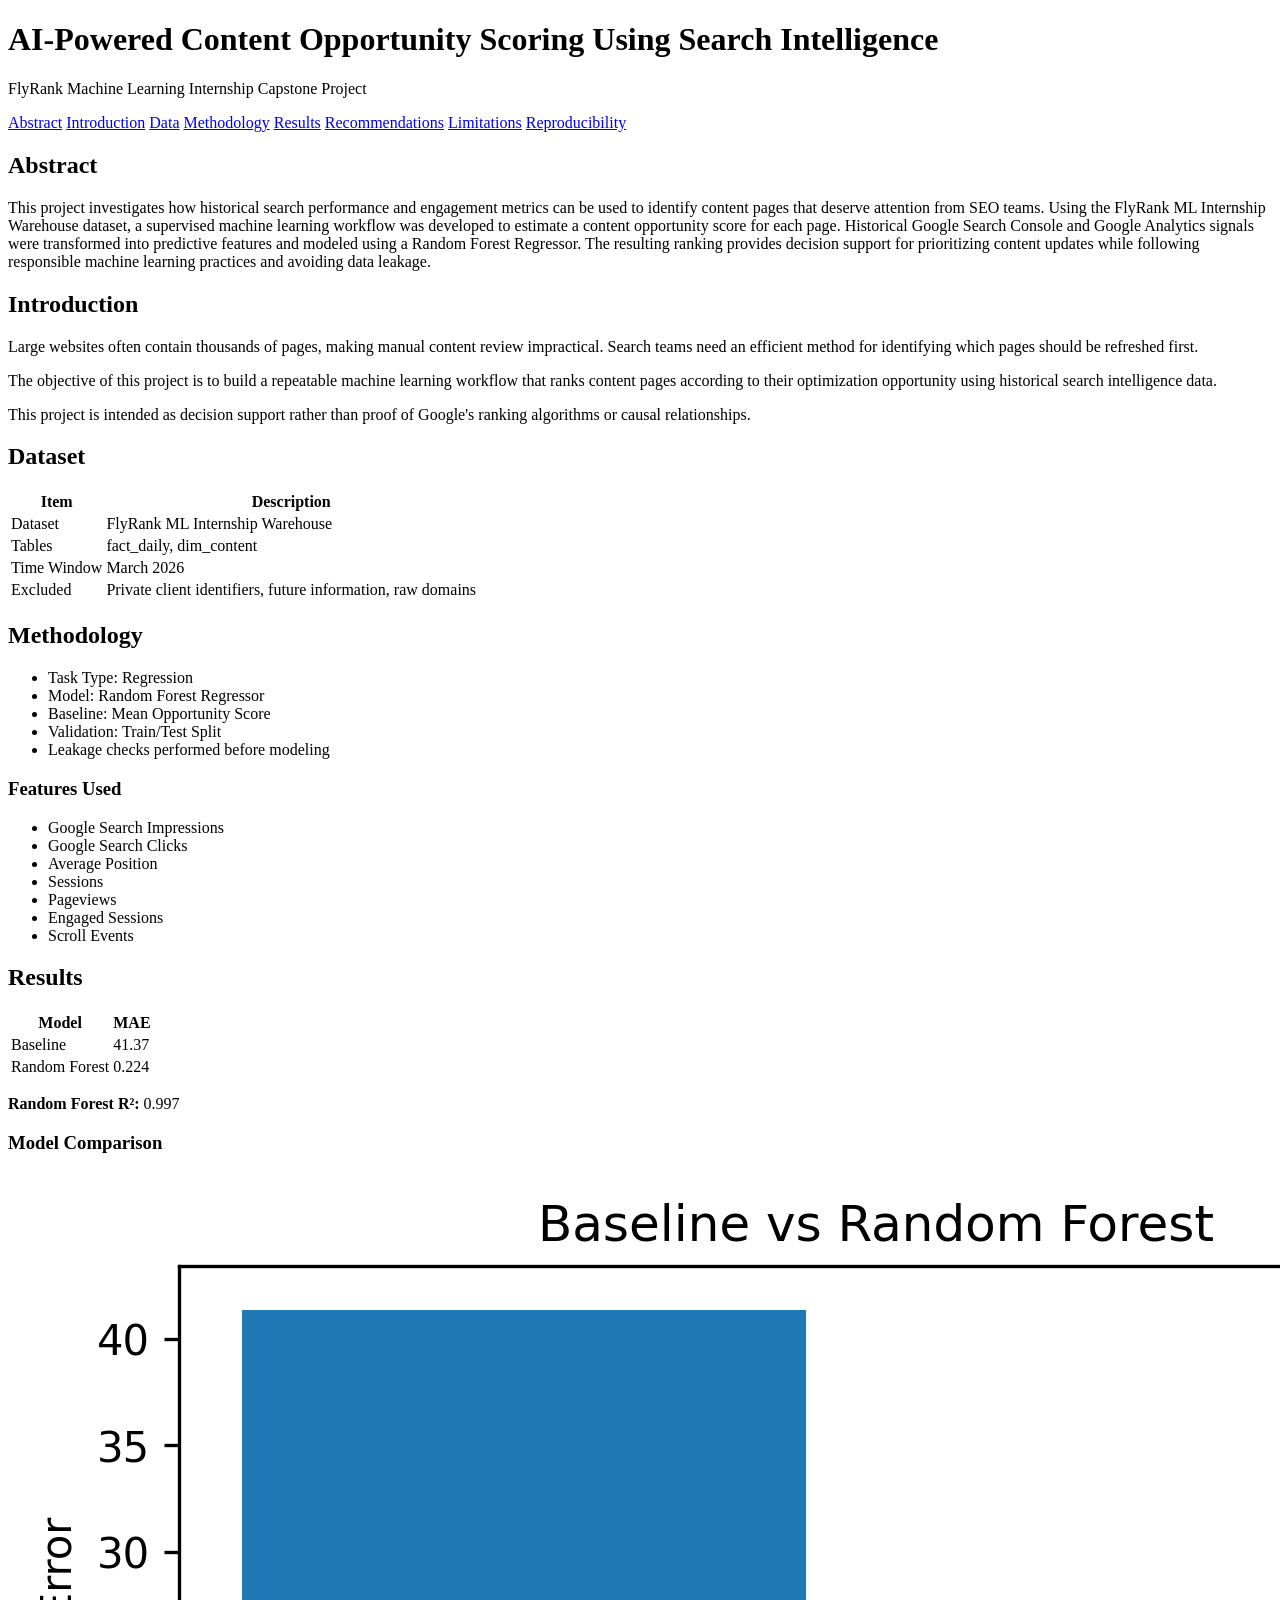
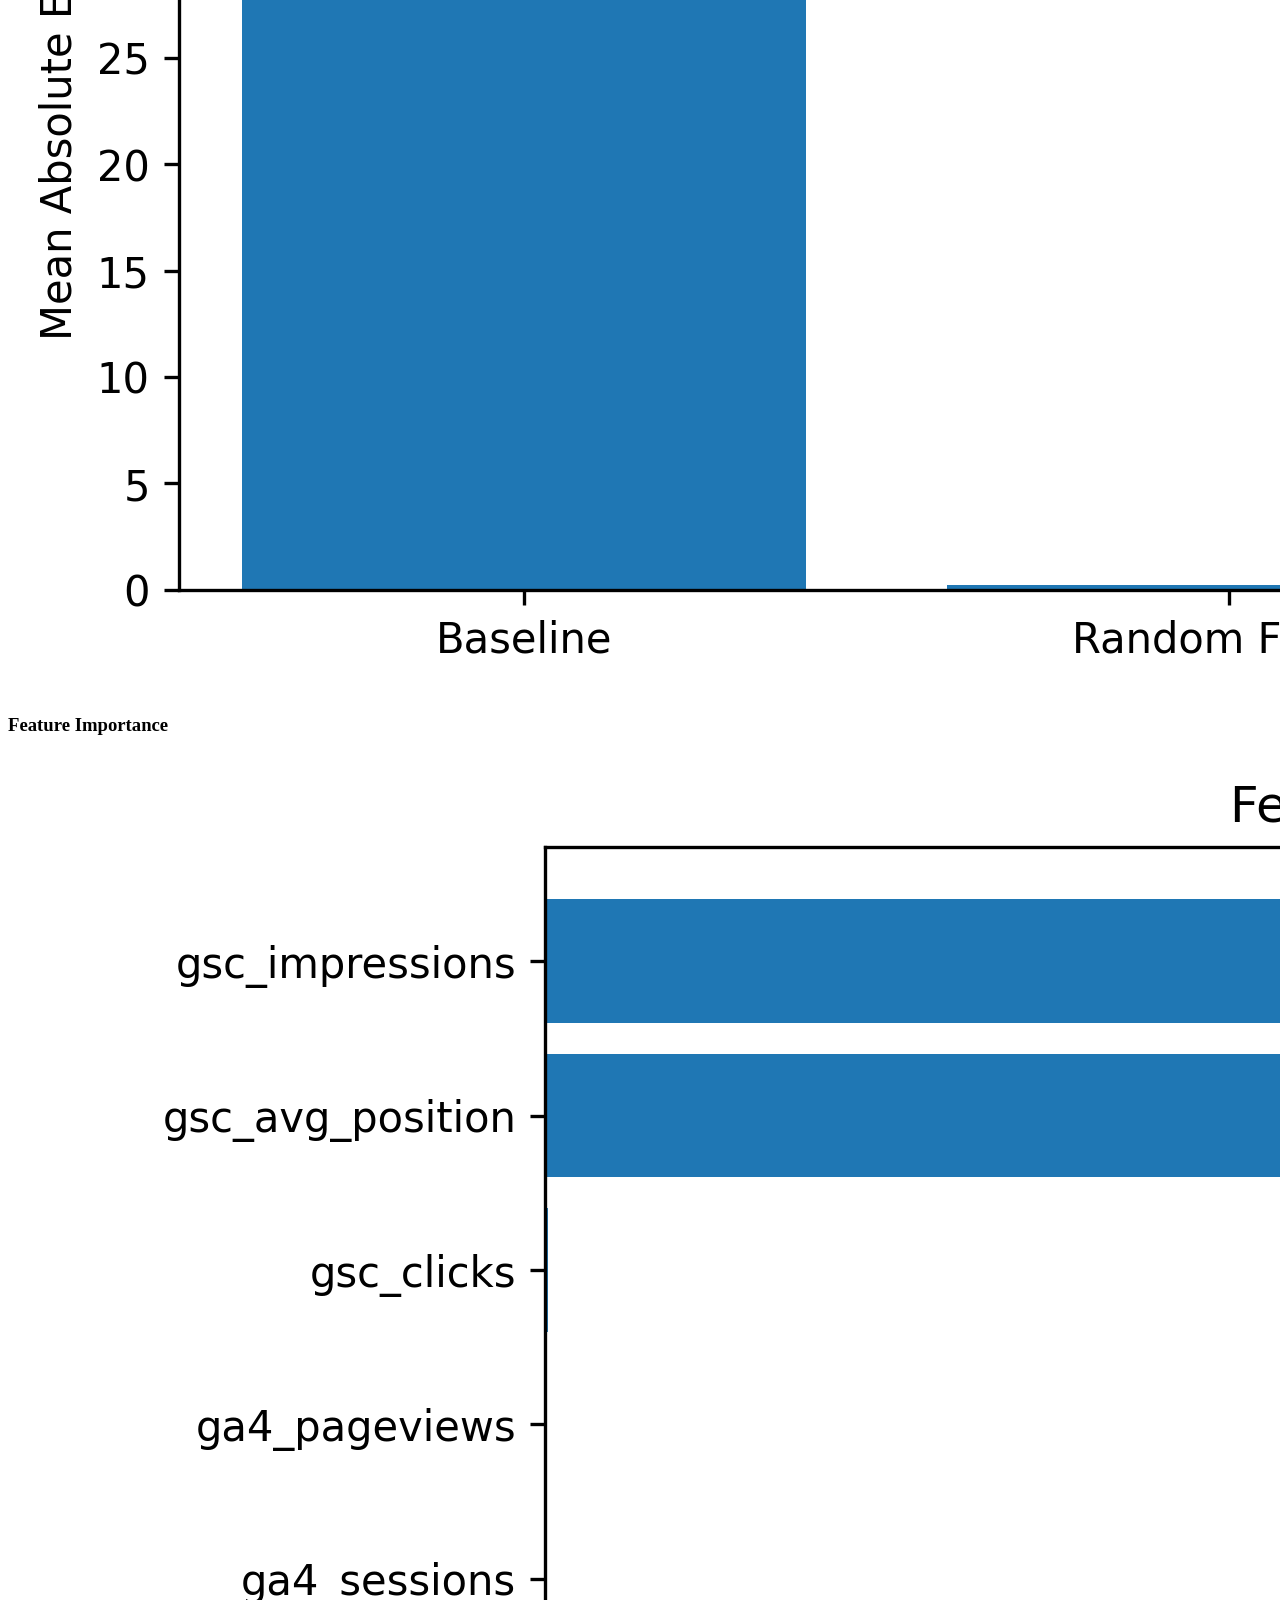
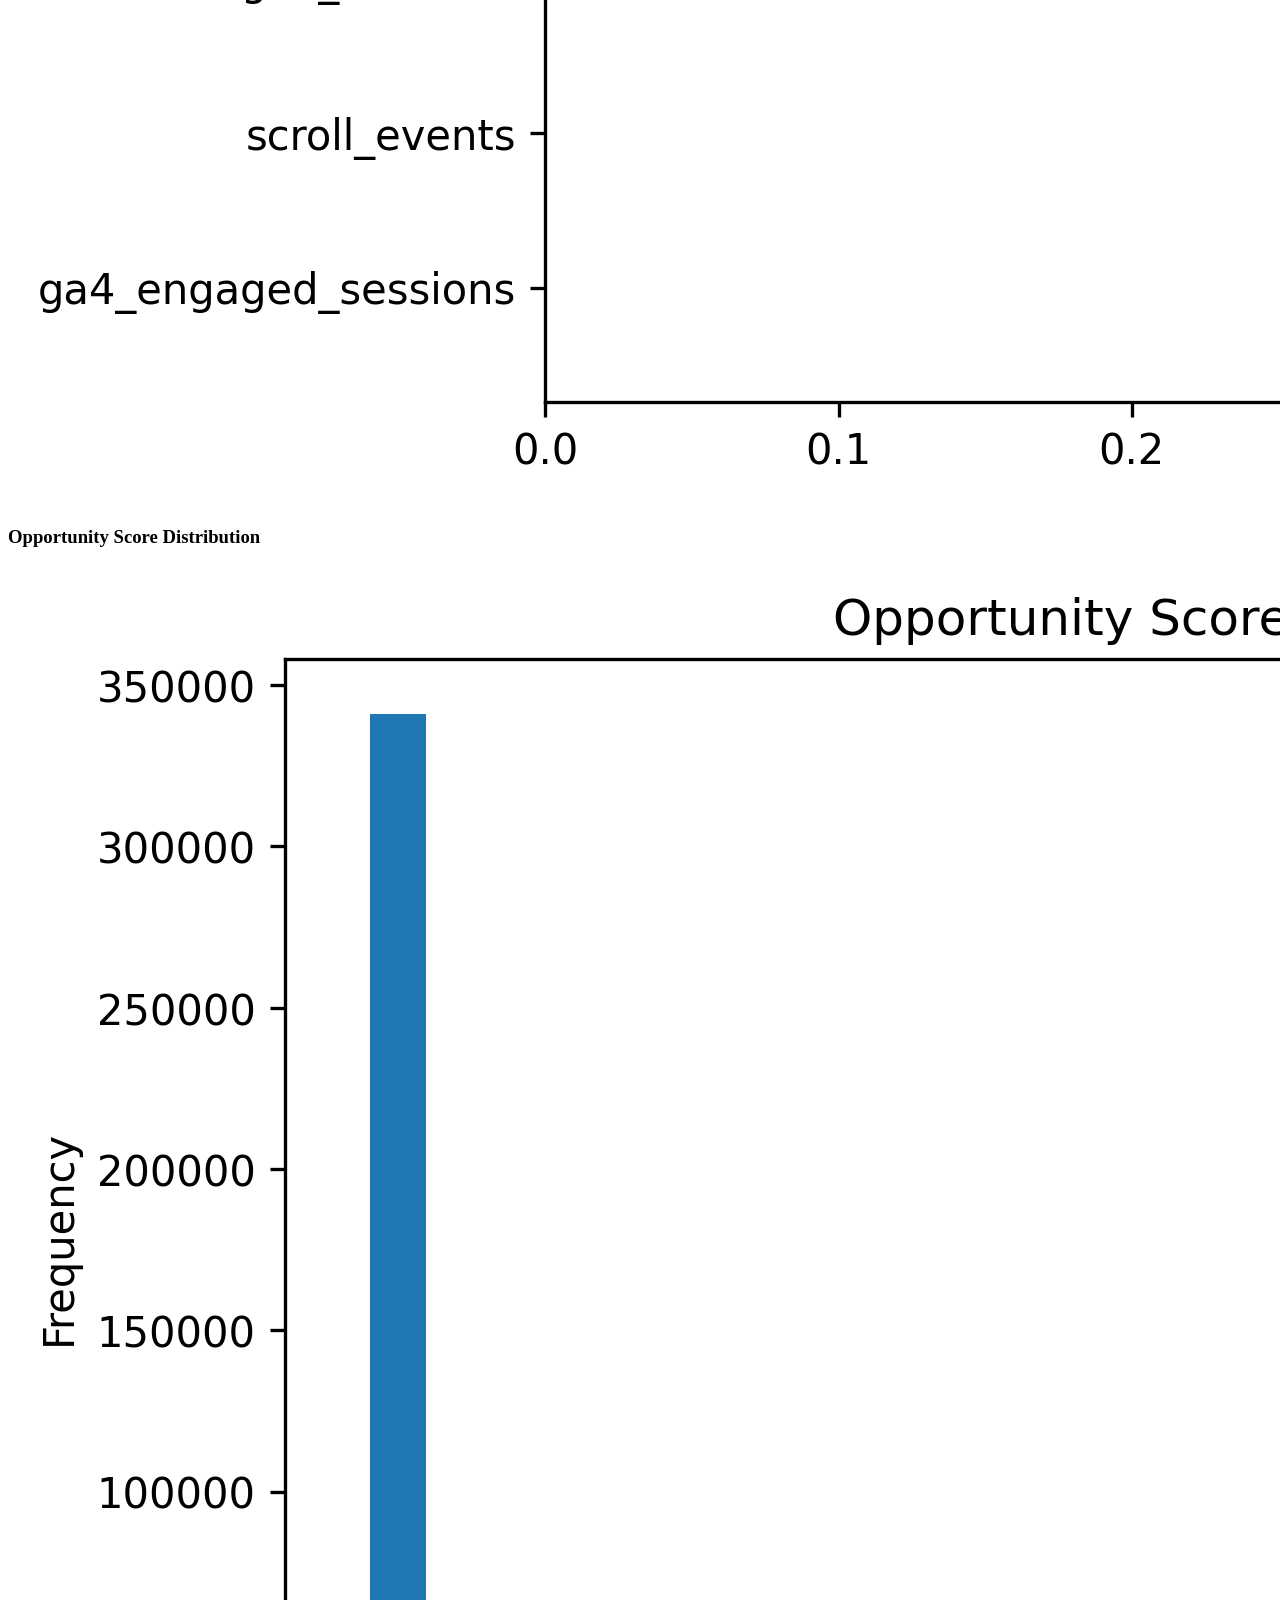
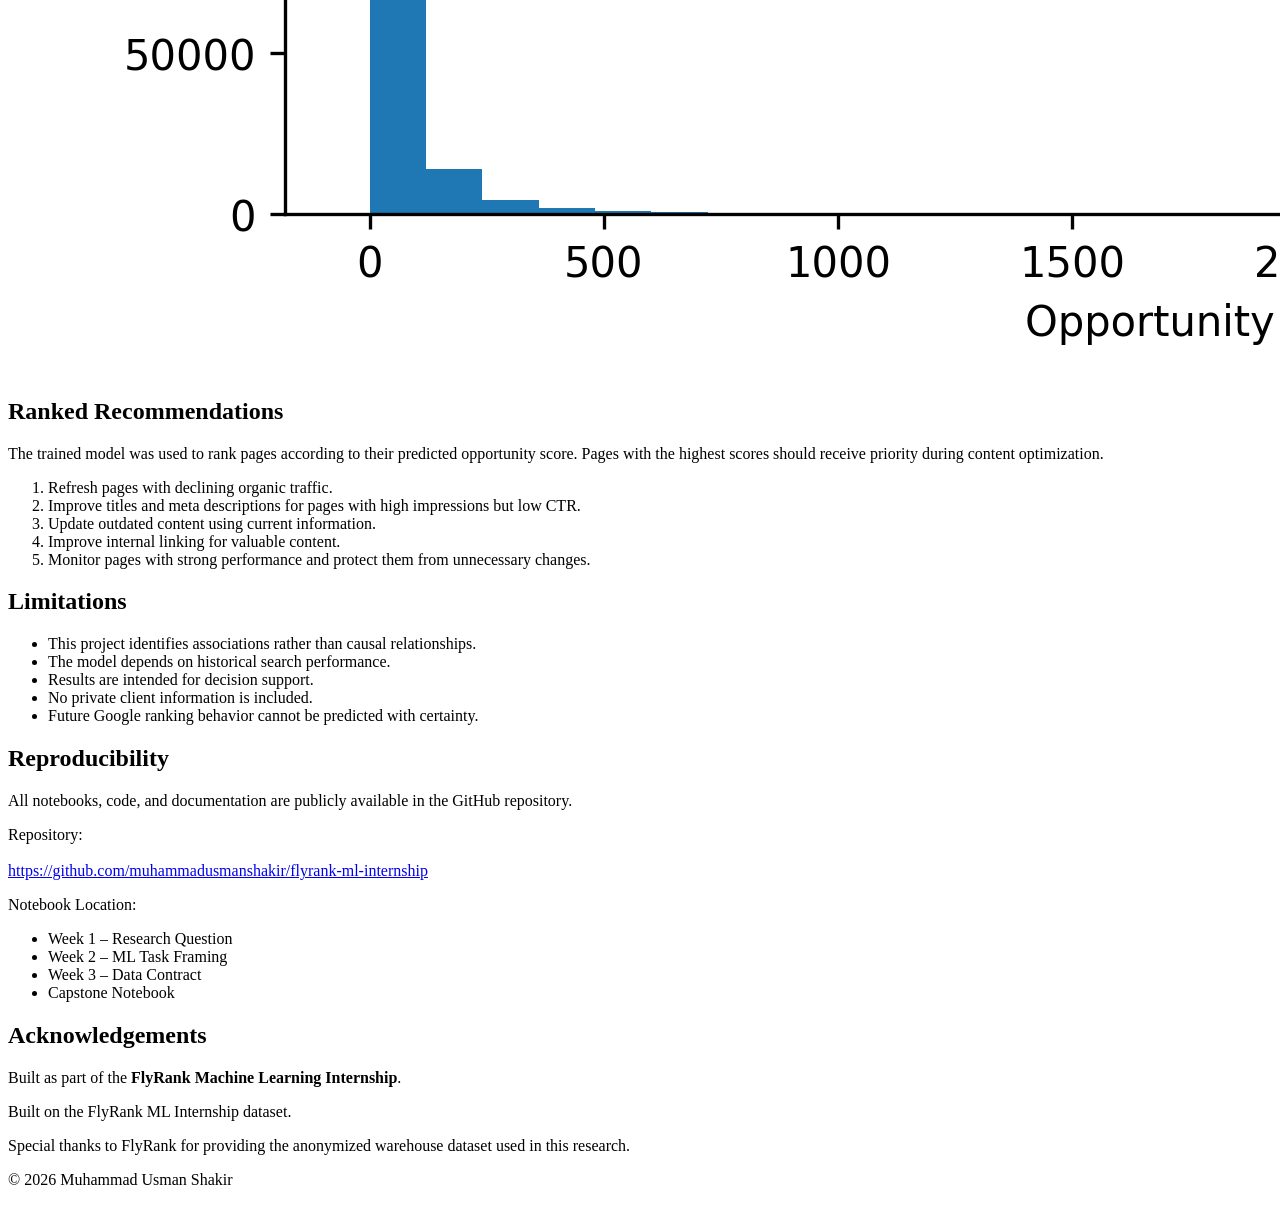
==== docs/index.html @ 04ffaa53 "Add capstone research paper webpage" ====
<!DOCTYPE html>
<html lang="en">
<head>
    <meta charset="UTF-8">
    <meta name="viewport" content="width=device-width, initial-scale=1.0">
    <title>AI-Powered Content Opportunity Scoring</title>

    <link rel="stylesheet" href="style.css">

</head>

<body>

<header>

<div class="container">

<h1>AI-Powered Content Opportunity Scoring Using Search Intelligence</h1>

<p class="subtitle">
FlyRank Machine Learning Internship Capstone Project
</p>

</div>

</header>

<nav>

<a href="#abstract">Abstract</a>

<a href="#introduction">Introduction</a>

<a href="#data">Data</a>

<a href="#method">Methodology</a>

<a href="#results">Results</a>

<a href="#recommendations">Recommendations</a>

<a href="#limitations">Limitations</a>

<a href="#reproducibility">Reproducibility</a>

</nav>

<div class="container">

<section id="abstract">

<h2>Abstract</h2>

<p>

This project investigates how historical search performance and engagement metrics
can be used to identify content pages that deserve attention from SEO teams.
Using the FlyRank ML Internship Warehouse dataset, a supervised machine learning
workflow was developed to estimate a content opportunity score for each page.
Historical Google Search Console and Google Analytics signals were transformed
into predictive features and modeled using a Random Forest Regressor.
The resulting ranking provides decision support for prioritizing content updates
while following responsible machine learning practices and avoiding data leakage.

</p>

</section>

<section id="introduction">

<h2>Introduction</h2>

<p>

Large websites often contain thousands of pages, making manual content review
impractical. Search teams need an efficient method for identifying which pages
should be refreshed first.

</p>

<p>

The objective of this project is to build a repeatable machine learning workflow
that ranks content pages according to their optimization opportunity using
historical search intelligence data.

</p>

<p>

This project is intended as decision support rather than proof of Google's ranking
algorithms or causal relationships.

</p>

</section>

<section id="data">

<h2>Dataset</h2>

<table>

<tr>
<th>Item</th>
<th>Description</th>
</tr>

<tr>
<td>Dataset</td>
<td>FlyRank ML Internship Warehouse</td>
</tr>

<tr>
<td>Tables</td>
<td>fact_daily, dim_content</td>
</tr>

<tr>
<td>Time Window</td>
<td>March 2026</td>
</tr>

<tr>
<td>Excluded</td>
<td>Private client identifiers, future information, raw domains</td>
</tr>

</table>

</section>

<section id="method">

<h2>Methodology</h2>

<ul>

<li>Task Type: Regression</li>

<li>Model: Random Forest Regressor</li>

<li>Baseline: Mean Opportunity Score</li>

<li>Validation: Train/Test Split</li>

<li>Leakage checks performed before modeling</li>

</ul>

<h3>Features Used</h3>

<ul>

<li>Google Search Impressions</li>

<li>Google Search Clicks</li>

<li>Average Position</li>

<li>Sessions</li>

<li>Pageviews</li>

<li>Engaged Sessions</li>

<li>Scroll Events</li>

</ul>

</section>

<section id="results">

<h2>Results</h2>

<table>

<tr>

<th>Model</th>

<th>MAE</th>

</tr>

<tr>

<td>Baseline</td>

<td>41.37</td>

</tr>

<tr>

<td>Random Forest</td>

<td>0.224</td>

</tr>

</table>

<p>

<strong>Random Forest R²:</strong> 0.997

</p>

<h3>Model Comparison</h3>

<img src="images/model_comparison.png" alt="Model Comparison">

<h3>Feature Importance</h3>

<img src="images/feature_importance.png" alt="Feature Importance">

<h3>Opportunity Score Distribution</h3>

<img src="images/opportunity_distribution.png" alt="Opportunity Distribution">

</section>
</section>
  <section id="recommendations">

<h2>Ranked Recommendations</h2>

<p>
The trained model was used to rank pages according to their predicted opportunity
score. Pages with the highest scores should receive priority during content
optimization.
</p>

<ol>

<li>Refresh pages with declining organic traffic.</li>

<li>Improve titles and meta descriptions for pages with high impressions but low CTR.</li>

<li>Update outdated content using current information.</li>

<li>Improve internal linking for valuable content.</li>

<li>Monitor pages with strong performance and protect them from unnecessary changes.</li>

</ol>

</section>

<section id="limitations">

<h2>Limitations</h2>

<ul>

<li>This project identifies associations rather than causal relationships.</li>

<li>The model depends on historical search performance.</li>

<li>Results are intended for decision support.</li>

<li>No private client information is included.</li>

<li>Future Google ranking behavior cannot be predicted with certainty.</li>

</ul>

</section>

<section id="reproducibility">

<h2>Reproducibility</h2>

<p>

All notebooks, code, and documentation are publicly available in the GitHub repository.

</p>

<p>

Repository:

<br><br>

<a href="https://github.com/muhammadusmanshakir/flyrank-ml-internship" target="_blank">
https://github.com/muhammadusmanshakir/flyrank-ml-internship
</a>

</p>

<p>

Notebook Location:

</p>

<ul>

<li>Week 1 – Research Question</li>

<li>Week 2 – ML Task Framing</li>

<li>Week 3 – Data Contract</li>

<li>Capstone Notebook</li>

</ul>

</section>

<section>

<h2>Acknowledgements</h2>

<p>

Built as part of the <strong>FlyRank Machine Learning Internship</strong>.

</p>

<p>

Built on the FlyRank ML Internship dataset.

</p>

<p>

Special thanks to FlyRank for providing the anonymized warehouse dataset used in this research.

</p>

</section>

<footer>

<p>

© 2026 Muhammad Usman Shakir

</p>

</footer>

</div>

</body>

</html>
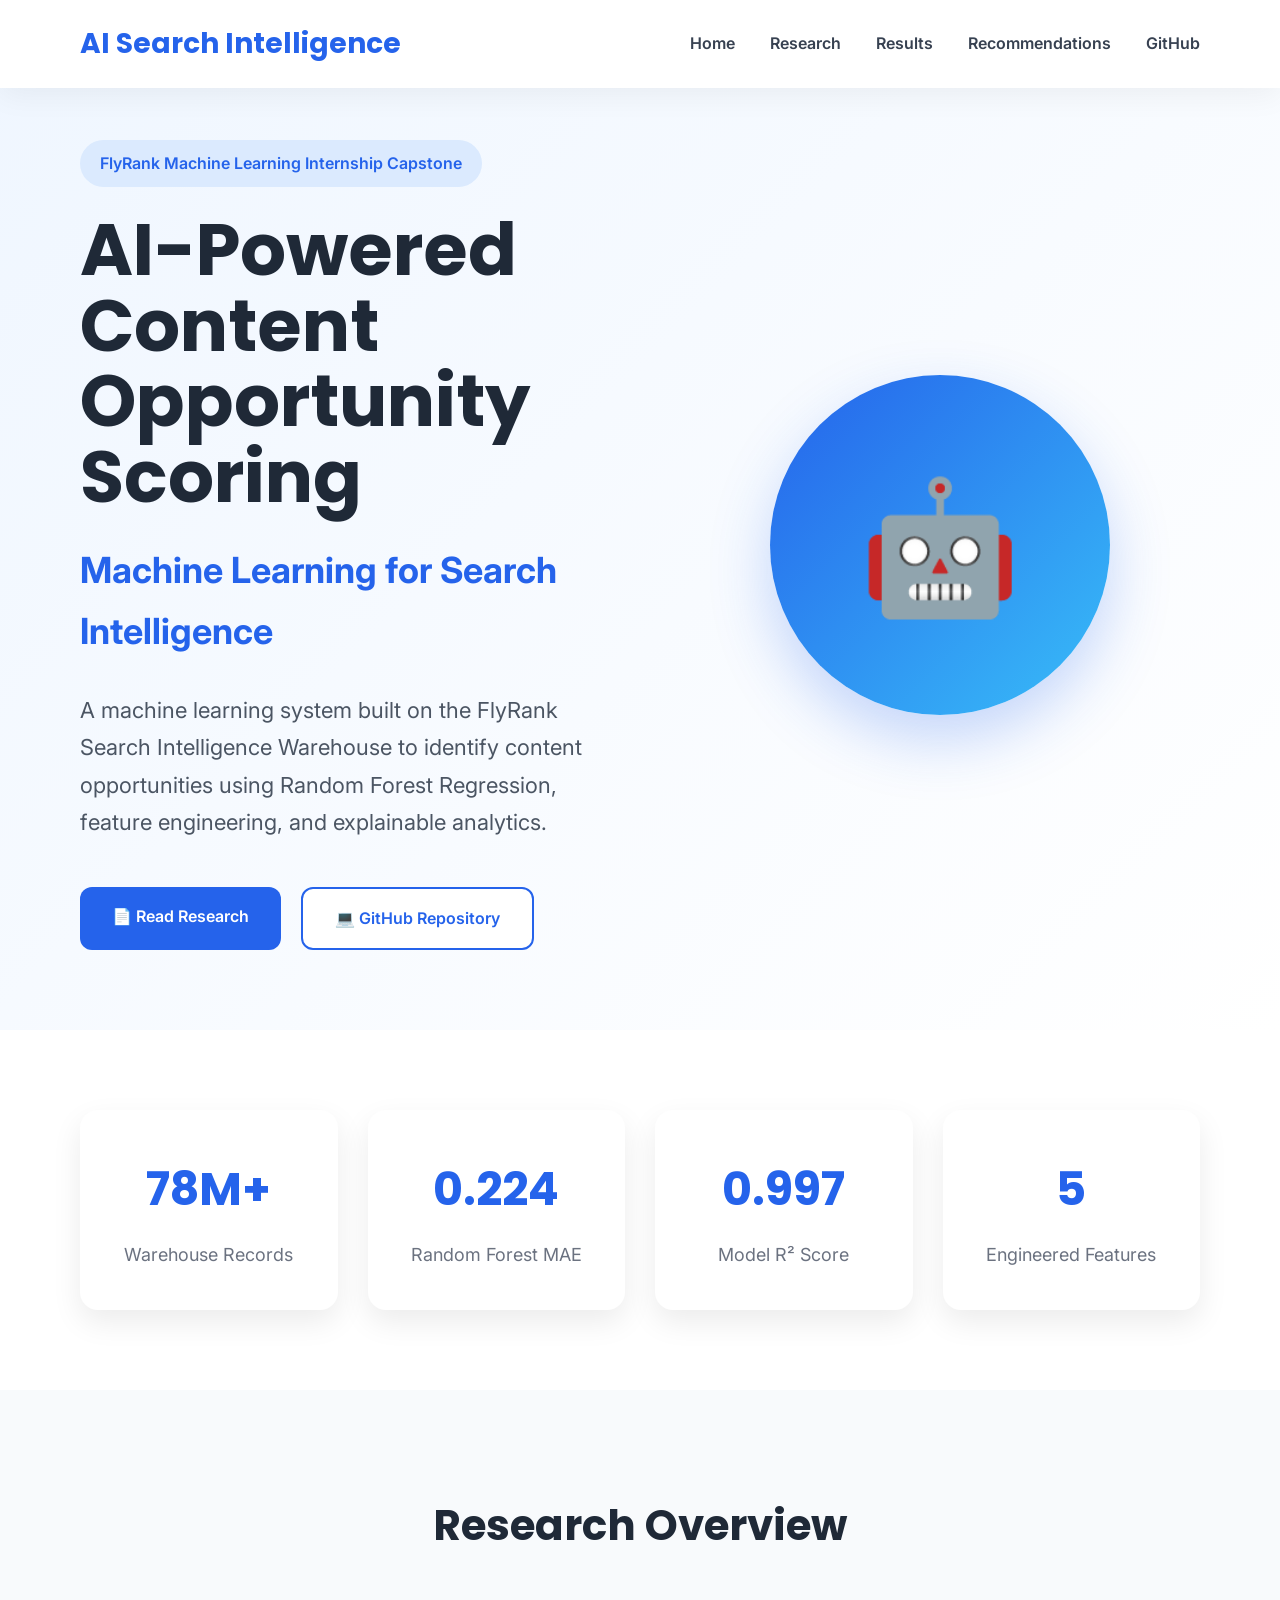
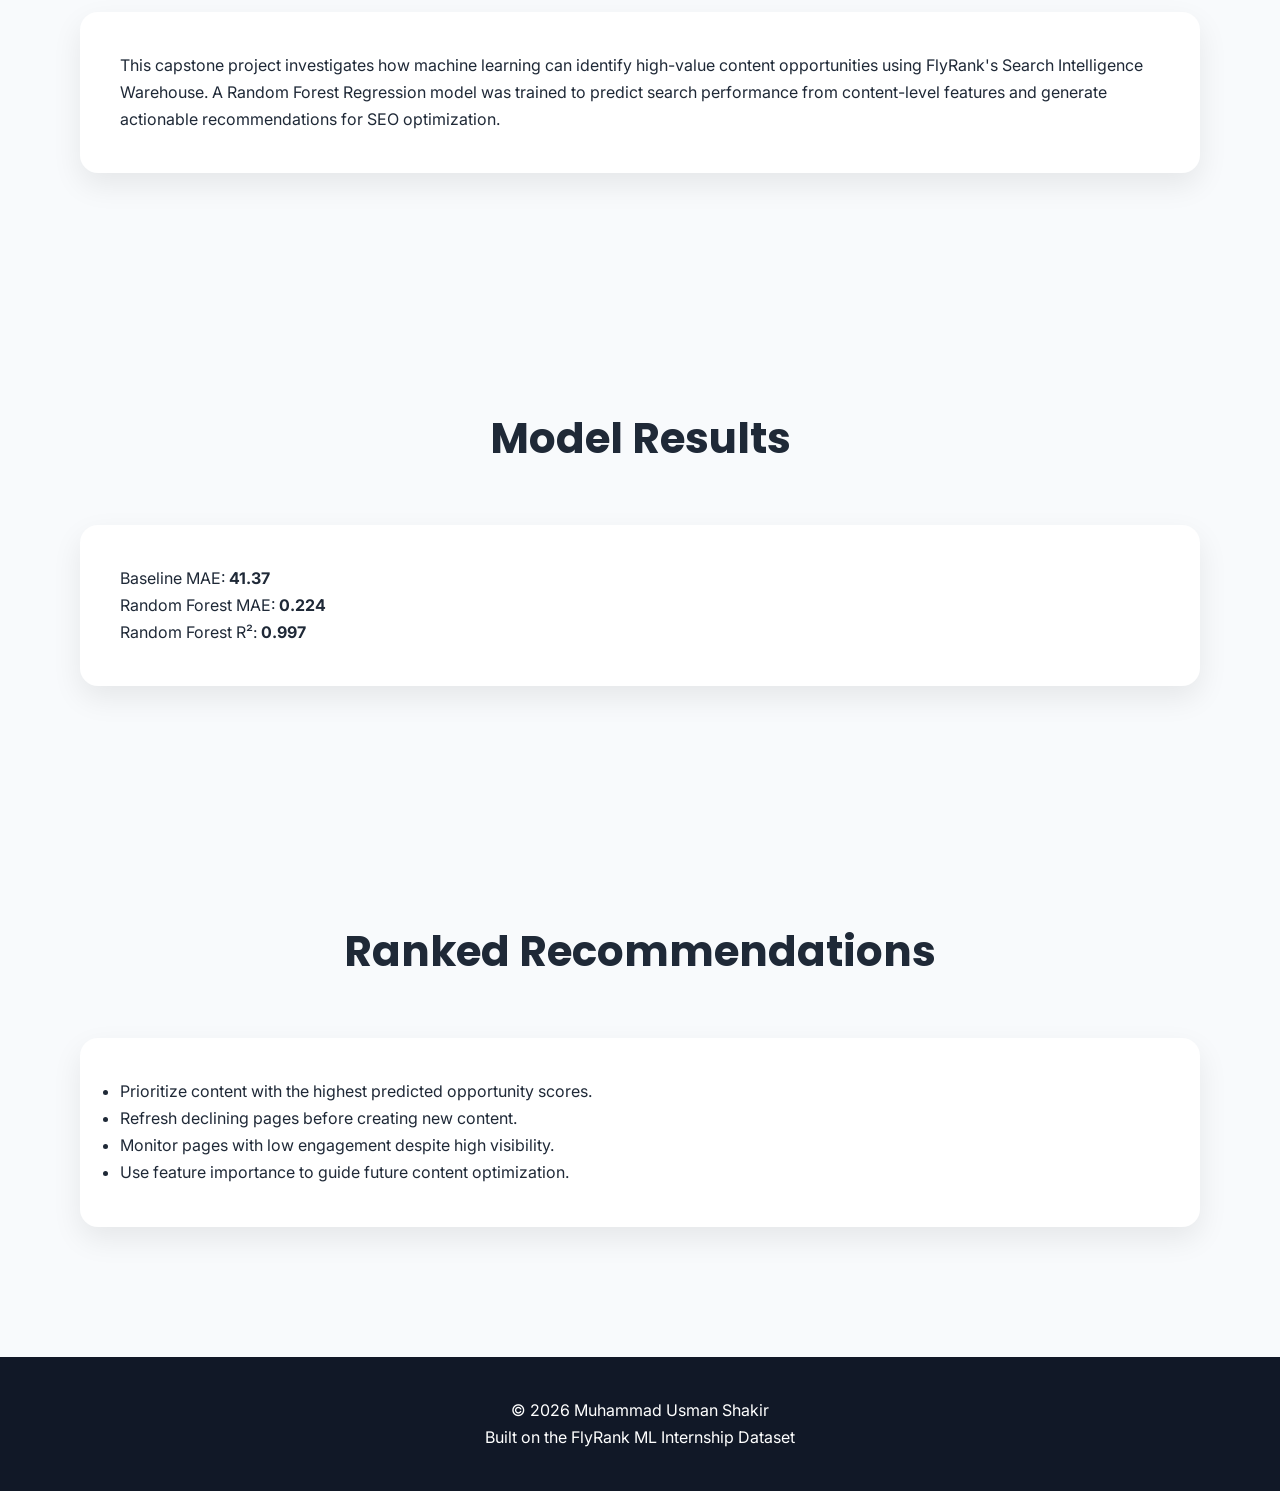
==== commit 3fb9c460: "Build professional landing page for capstone" ====
--- a/docs/index.html
+++ b/docs/index.html
@@ -1,351 +1,255 @@
 <!DOCTYPE html>
 <html lang="en">
+
 <head>
     <meta charset="UTF-8">
     <meta name="viewport" content="width=device-width, initial-scale=1.0">
+
     <title>AI-Powered Content Opportunity Scoring</title>
 
+    <!-- Google Fonts -->
+    <link rel="preconnect" href="https://fonts.googleapis.com">
+    <link rel="preconnect" href="https://fonts.gstatic.com" crossorigin>
+
+    <link href="https://fonts.googleapis.com/css2?family=Inter:wght@300;400;500;600;700&family=Poppins:wght@500;600;700;800&display=swap" rel="stylesheet">
+
+    <!-- CSS -->
     <link rel="stylesheet" href="style.css">
 
 </head>
 
 <body>
 
-<header>
-
-<div class="container">
-
-<h1>AI-Powered Content Opportunity Scoring Using Search Intelligence</h1>
-
-<p class="subtitle">
-FlyRank Machine Learning Internship Capstone Project
-</p>
-
-</div>
-
-</header>
-
-<nav>
-
-<a href="#abstract">Abstract</a>
-
-<a href="#introduction">Introduction</a>
-
-<a href="#data">Data</a>
-
-<a href="#method">Methodology</a>
-
-<a href="#results">Results</a>
-
-<a href="#recommendations">Recommendations</a>
-
-<a href="#limitations">Limitations</a>
-
-<a href="#reproducibility">Reproducibility</a>
-
-</nav>
-
-<div class="container">
-
-<section id="abstract">
-
-<h2>Abstract</h2>
-
-<p>
-
-This project investigates how historical search performance and engagement metrics
-can be used to identify content pages that deserve attention from SEO teams.
-Using the FlyRank ML Internship Warehouse dataset, a supervised machine learning
-workflow was developed to estimate a content opportunity score for each page.
-Historical Google Search Console and Google Analytics signals were transformed
-into predictive features and modeled using a Random Forest Regressor.
-The resulting ranking provides decision support for prioritizing content updates
-while following responsible machine learning practices and avoiding data leakage.
-
-</p>
-
-</section>
-
-<section id="introduction">
-
-<h2>Introduction</h2>
-
-<p>
-
-Large websites often contain thousands of pages, making manual content review
-impractical. Search teams need an efficient method for identifying which pages
-should be refreshed first.
-
-</p>
-
-<p>
-
-The objective of this project is to build a repeatable machine learning workflow
-that ranks content pages according to their optimization opportunity using
-historical search intelligence data.
-
-</p>
-
-<p>
-
-This project is intended as decision support rather than proof of Google's ranking
-algorithms or causal relationships.
-
-</p>
-
-</section>
-
-<section id="data">
-
-<h2>Dataset</h2>
-
-<table>
-
-<tr>
-<th>Item</th>
-<th>Description</th>
-</tr>
-
-<tr>
-<td>Dataset</td>
-<td>FlyRank ML Internship Warehouse</td>
-</tr>
-
-<tr>
-<td>Tables</td>
-<td>fact_daily, dim_content</td>
-</tr>
-
-<tr>
-<td>Time Window</td>
-<td>March 2026</td>
-</tr>
-
-<tr>
-<td>Excluded</td>
-<td>Private client identifiers, future information, raw domains</td>
-</tr>
-
-</table>
-
-</section>
-
-<section id="method">
-
-<h2>Methodology</h2>
-
-<ul>
-
-<li>Task Type: Regression</li>
-
-<li>Model: Random Forest Regressor</li>
-
-<li>Baseline: Mean Opportunity Score</li>
-
-<li>Validation: Train/Test Split</li>
-
-<li>Leakage checks performed before modeling</li>
-
-</ul>
-
-<h3>Features Used</h3>
-
-<ul>
-
-<li>Google Search Impressions</li>
-
-<li>Google Search Clicks</li>
-
-<li>Average Position</li>
-
-<li>Sessions</li>
-
-<li>Pageviews</li>
-
-<li>Engaged Sessions</li>
-
-<li>Scroll Events</li>
-
-</ul>
-
-</section>
-
-<section id="results">
-
-<h2>Results</h2>
-
-<table>
-
-<tr>
-
-<th>Model</th>
-
-<th>MAE</th>
-
-</tr>
-
-<tr>
-
-<td>Baseline</td>
-
-<td>41.37</td>
-
-</tr>
-
-<tr>
-
-<td>Random Forest</td>
-
-<td>0.224</td>
-
-</tr>
-
-</table>
-
-<p>
-
-<strong>Random Forest R²:</strong> 0.997
-
-</p>
-
-<h3>Model Comparison</h3>
-
-<img src="images/model_comparison.png" alt="Model Comparison">
-
-<h3>Feature Importance</h3>
-
-<img src="images/feature_importance.png" alt="Feature Importance">
-
-<h3>Opportunity Score Distribution</h3>
-
-<img src="images/opportunity_distribution.png" alt="Opportunity Distribution">
-
-</section>
-</section>
-  <section id="recommendations">
-
-<h2>Ranked Recommendations</h2>
-
-<p>
-The trained model was used to rank pages according to their predicted opportunity
-score. Pages with the highest scores should receive priority during content
-optimization.
-</p>
-
-<ol>
-
-<li>Refresh pages with declining organic traffic.</li>
-
-<li>Improve titles and meta descriptions for pages with high impressions but low CTR.</li>
-
-<li>Update outdated content using current information.</li>
-
-<li>Improve internal linking for valuable content.</li>
-
-<li>Monitor pages with strong performance and protect them from unnecessary changes.</li>
-
-</ol>
-
-</section>
-
-<section id="limitations">
-
-<h2>Limitations</h2>
-
-<ul>
-
-<li>This project identifies associations rather than causal relationships.</li>
-
-<li>The model depends on historical search performance.</li>
-
-<li>Results are intended for decision support.</li>
-
-<li>No private client information is included.</li>
-
-<li>Future Google ranking behavior cannot be predicted with certainty.</li>
-
-</ul>
-
-</section>
-
-<section id="reproducibility">
-
-<h2>Reproducibility</h2>
-
-<p>
-
-All notebooks, code, and documentation are publicly available in the GitHub repository.
-
-</p>
-
-<p>
-
-Repository:
-
-<br><br>
-
-<a href="https://github.com/muhammadusmanshakir/flyrank-ml-internship" target="_blank">
-https://github.com/muhammadusmanshakir/flyrank-ml-internship
-</a>
-
-</p>
-
-<p>
-
-Notebook Location:
-
-</p>
-
-<ul>
-
-<li>Week 1 – Research Question</li>
-
-<li>Week 2 – ML Task Framing</li>
-
-<li>Week 3 – Data Contract</li>
-
-<li>Capstone Notebook</li>
-
-</ul>
-
-</section>
-
-<section>
-
-<h2>Acknowledgements</h2>
-
-<p>
-
-Built as part of the <strong>FlyRank Machine Learning Internship</strong>.
-
-</p>
-
-<p>
-
-Built on the FlyRank ML Internship dataset.
-
-</p>
-
-<p>
-
-Special thanks to FlyRank for providing the anonymized warehouse dataset used in this research.
-
-</p>
-
-</section>
-
-<footer>
-
-<p>
-
-© 2026 Muhammad Usman Shakir
-
-</p>
-
-</footer>
-
-</div>
+    <!-- ========================= -->
+    <!-- Navigation -->
+    <!-- ========================= -->
+
+    <nav class="navbar">
+
+        <div class="logo">
+            AI Search Intelligence
+        </div>
+
+        <ul>
+            <li><a href="#home">Home</a></li>
+            <li><a href="#research">Research</a></li>
+            <li><a href="#results">Results</a></li>
+            <li><a href="#recommendations">Recommendations</a></li>
+
+            <li>
+                <a href="https://github.com/muhammadusmanshakir/flyrank-ml-internship" target="_blank">
+                    GitHub
+                </a>
+            </li>
+        </ul>
+
+    </nav>
+
+    <!-- ========================= -->
+    <!-- Hero -->
+    <!-- ========================= -->
+
+    <section id="home" class="hero">
+
+        <div class="hero-content">
+
+            <span class="badge">
+                FlyRank Machine Learning Internship Capstone
+            </span>
+
+            <h1>
+                AI-Powered Content Opportunity Scoring
+            </h1>
+
+            <h2>
+                Machine Learning for Search Intelligence
+            </h2>
+
+            <p class="description">
+                A machine learning system built on the FlyRank Search Intelligence Warehouse to identify content opportunities using Random Forest Regression, feature engineering, and explainable analytics.
+            </p>
+
+            <div class="buttons">
+
+                <a href="#research" class="btn primary">
+                    📄 Read Research
+                </a>
+
+                <a href="https://github.com/muhammadusmanshakir/flyrank-ml-internship"
+                    target="_blank"
+                    class="btn secondary">
+
+                    💻 GitHub Repository
+
+                </a>
+
+            </div>
+
+        </div>
+
+        <div class="hero-image">
+
+            <div class="circle">
+                🤖
+            </div>
+
+        </div>
+
+    </section>
+
+    <!-- ========================= -->
+    <!-- Statistics -->
+    <!-- ========================= -->
+
+    <section class="stats">
+
+        <div class="stat-card">
+
+            <h2>78M+</h2>
+
+            <p>Warehouse Records</p>
+
+        </div>
+
+        <div class="stat-card">
+
+            <h2>0.224</h2>
+
+            <p>Random Forest MAE</p>
+
+        </div>
+
+        <div class="stat-card">
+
+            <h2>0.997</h2>
+
+            <p>Model R² Score</p>
+
+        </div>
+
+        <div class="stat-card">
+
+            <h2>5</h2>
+
+            <p>Engineered Features</p>
+
+        </div>
+
+    </section>
+
+    <!-- ========================= -->
+    <!-- Research -->
+    <!-- ========================= -->
+
+    <section id="research" class="section">
+
+        <h2 class="section-title">
+            Research Overview
+        </h2>
+
+        <div class="card">
+
+            <p>
+
+                This capstone project investigates how machine learning can identify high-value content opportunities using FlyRank's Search Intelligence Warehouse. A Random Forest Regression model was trained to predict search performance from content-level features and generate actionable recommendations for SEO optimization.
+
+            </p>
+
+        </div>
+
+    </section>
+
+    <!-- ========================= -->
+    <!-- Results -->
+    <!-- ========================= -->
+
+    <section id="results" class="section">
+
+        <h2 class="section-title">
+
+            Model Results
+
+        </h2>
+
+        <div class="card">
+
+            <p>
+
+                Baseline MAE:
+                <strong>41.37</strong>
+
+            </p>
+
+            <p>
+
+                Random Forest MAE:
+                <strong>0.224</strong>
+
+            </p>
+
+            <p>
+
+                Random Forest R²:
+                <strong>0.997</strong>
+
+            </p>
+
+        </div>
+
+    </section>
+
+    <!-- ========================= -->
+    <!-- Recommendations -->
+    <!-- ========================= -->
+
+    <section id="recommendations" class="section">
+
+        <h2 class="section-title">
+
+            Ranked Recommendations
+
+        </h2>
+
+        <div class="card">
+
+            <ul>
+
+                <li>Prioritize content with the highest predicted opportunity scores.</li>
+
+                <li>Refresh declining pages before creating new content.</li>
+
+                <li>Monitor pages with low engagement despite high visibility.</li>
+
+                <li>Use feature importance to guide future content optimization.</li>
+
+            </ul>
+
+        </div>
+
+    </section>
+
+    <!-- ========================= -->
+    <!-- Footer -->
+    <!-- ========================= -->
+
+    <footer>
+
+        <p>
+
+            © 2026 Muhammad Usman Shakir
+
+        </p>
+
+        <p>
+
+            Built on the FlyRank ML Internship Dataset
+
+        </p>
+
+    </footer>
+
+    <script src="script.js"></script>
 
 </body>
 
-</html>
+</html>
--- a/docs/style.css
+++ b/docs/style.css
@@ -0,0 +1,520 @@
+/* ===========================================
+   GOOGLE FONT
+=========================================== */
+
+*{
+    margin:0;
+    padding:0;
+    box-sizing:border-box;
+}
+
+html{
+    scroll-behavior:smooth;
+}
+
+body{
+
+    font-family:'Inter',sans-serif;
+    background:#f8fafc;
+    color:#1f2937;
+    line-height:1.7;
+
+}
+
+/* ===========================================
+   NAVIGATION
+=========================================== */
+
+.navbar{
+
+    position:fixed;
+    top:0;
+    left:0;
+    width:100%;
+
+    display:flex;
+    justify-content:space-between;
+    align-items:center;
+
+    padding:20px 80px;
+
+    background:rgba(255,255,255,.95);
+    backdrop-filter:blur(12px);
+
+    box-shadow:0 8px 30px rgba(0,0,0,.05);
+
+    z-index:1000;
+
+}
+
+.logo{
+
+    font-size:28px;
+    font-weight:700;
+    color:#2563eb;
+    font-family:'Poppins',sans-serif;
+
+}
+
+.navbar ul{
+
+    display:flex;
+    gap:35px;
+    list-style:none;
+
+}
+
+.navbar a{
+
+    text-decoration:none;
+    color:#374151;
+    font-weight:600;
+    transition:.3s;
+
+}
+
+.navbar a:hover{
+
+    color:#2563eb;
+
+}
+
+/* ===========================================
+   HERO
+=========================================== */
+
+.hero{
+
+    min-height:100vh;
+
+    display:flex;
+
+    justify-content:space-between;
+
+    align-items:center;
+
+    gap:80px;
+
+    padding:140px 80px 80px;
+
+    background:linear-gradient(135deg,#eff6ff,#ffffff);
+
+}
+
+.hero-content{
+
+    flex:1;
+
+}
+
+.badge{
+
+    display:inline-block;
+
+    padding:10px 20px;
+
+    border-radius:50px;
+
+    background:#dbeafe;
+
+    color:#2563eb;
+
+    font-weight:600;
+
+    margin-bottom:25px;
+
+}
+
+.hero h1{
+
+    font-size:72px;
+
+    line-height:1.05;
+
+    margin-bottom:25px;
+
+    font-family:'Poppins',sans-serif;
+
+}
+
+.hero h2{
+
+    color:#2563eb;
+
+    font-size:36px;
+
+    margin-bottom:30px;
+
+}
+
+.description{
+
+    font-size:22px;
+
+    color:#4b5563;
+
+    max-width:700px;
+
+}
+
+/* ===========================================
+   BUTTONS
+=========================================== */
+
+.buttons{
+
+    display:flex;
+
+    gap:20px;
+
+    margin-top:45px;
+
+    flex-wrap:wrap;
+
+}
+
+.btn{
+
+    text-decoration:none;
+
+    padding:16px 32px;
+
+    border-radius:12px;
+
+    font-weight:600;
+
+    transition:.3s;
+
+}
+
+.primary{
+
+    background:#2563eb;
+
+    color:white;
+
+}
+
+.primary:hover{
+
+    background:#1d4ed8;
+
+    transform:translateY(-4px);
+
+}
+
+.secondary{
+
+    border:2px solid #2563eb;
+
+    color:#2563eb;
+
+    background:white;
+
+}
+
+.secondary:hover{
+
+    background:#2563eb;
+
+    color:white;
+
+    transform:translateY(-4px);
+
+}
+
+/* ===========================================
+   HERO IMAGE
+=========================================== */
+
+.hero-image{
+
+    flex:1;
+
+    display:flex;
+
+    justify-content:center;
+
+    align-items:center;
+
+}
+
+.circle{
+
+    width:340px;
+
+    height:340px;
+
+    border-radius:50%;
+
+    background:linear-gradient(135deg,#2563eb,#38bdf8);
+
+    display:flex;
+
+    justify-content:center;
+
+    align-items:center;
+
+    font-size:130px;
+
+    color:white;
+
+    box-shadow:0 25px 60px rgba(37,99,235,.25);
+
+    animation:float 4s ease-in-out infinite;
+
+}
+
+@keyframes float{
+
+    0%{
+        transform:translateY(0px);
+    }
+
+    50%{
+        transform:translateY(-15px);
+    }
+
+    100%{
+        transform:translateY(0px);
+    }
+
+}
+
+/* ===========================================
+   STATISTICS
+=========================================== */
+
+.stats{
+
+    display:grid;
+
+    grid-template-columns:repeat(4,1fr);
+
+    gap:30px;
+
+    padding:80px;
+
+    background:white;
+
+}
+
+.stat-card{
+
+    background:white;
+
+    border-radius:18px;
+
+    padding:40px;
+
+    text-align:center;
+
+    box-shadow:0 12px 30px rgba(0,0,0,.08);
+
+    transition:.3s;
+
+}
+
+.stat-card:hover{
+
+    transform:translateY(-10px);
+
+    box-shadow:0 20px 45px rgba(37,99,235,.18);
+
+}
+
+.stat-card h2{
+
+    font-size:46px;
+
+    color:#2563eb;
+
+    font-family:'Poppins',sans-serif;
+
+}
+
+.stat-card p{
+
+    margin-top:12px;
+
+    color:#6b7280;
+
+    font-size:18px;
+
+}
+
+/* ===========================================
+   SECTION
+=========================================== */
+
+.section{
+
+    padding:100px 80px;
+
+}
+
+.section-title{
+
+    font-size:42px;
+
+    text-align:center;
+
+    margin-bottom:50px;
+
+    font-family:'Poppins',sans-serif;
+
+}
+
+.card{
+
+    background:white;
+
+    border-radius:18px;
+
+    padding:40px;
+
+    box-shadow:0 12px 30px rgba(0,0,0,.08);
+
+    margin-bottom:30px;
+
+}
+
+/* ===========================================
+   FOOTER
+=========================================== */
+
+footer{
+
+    background:#111827;
+
+    color:white;
+
+    text-align:center;
+
+    padding:40px;
+
+}
+
+/* ===========================================
+   RESPONSIVE
+=========================================== */
+
+@media(max-width:1100px){
+
+.hero{
+
+flex-direction:column;
+
+text-align:center;
+
+}
+
+.hero h1{
+
+font-size:56px;
+
+}
+
+.hero h2{
+
+font-size:30px;
+
+}
+
+.description{
+
+margin:auto;
+
+}
+
+.buttons{
+
+justify-content:center;
+
+}
+
+.stats{
+
+grid-template-columns:repeat(2,1fr);
+
+}
+
+}
+
+@media(max-width:768px){
+
+.navbar{
+
+padding:20px;
+
+flex-direction:column;
+
+gap:15px;
+
+}
+
+.navbar ul{
+
+flex-wrap:wrap;
+
+justify-content:center;
+
+gap:20px;
+
+}
+
+.hero{
+
+padding:170px 25px 60px;
+
+}
+
+.hero h1{
+
+font-size:42px;
+
+}
+
+.hero h2{
+
+font-size:24px;
+
+}
+
+.description{
+
+font-size:18px;
+
+}
+
+.circle{
+
+width:230px;
+
+height:230px;
+
+font-size:90px;
+
+}
+
+.stats{
+
+grid-template-columns:1fr;
+
+padding:40px 20px;
+
+}
+
+.section{
+
+padding:70px 25px;
+
+}
+
+.section-title{
+
+font-size:32px;
+
+}
+
+}
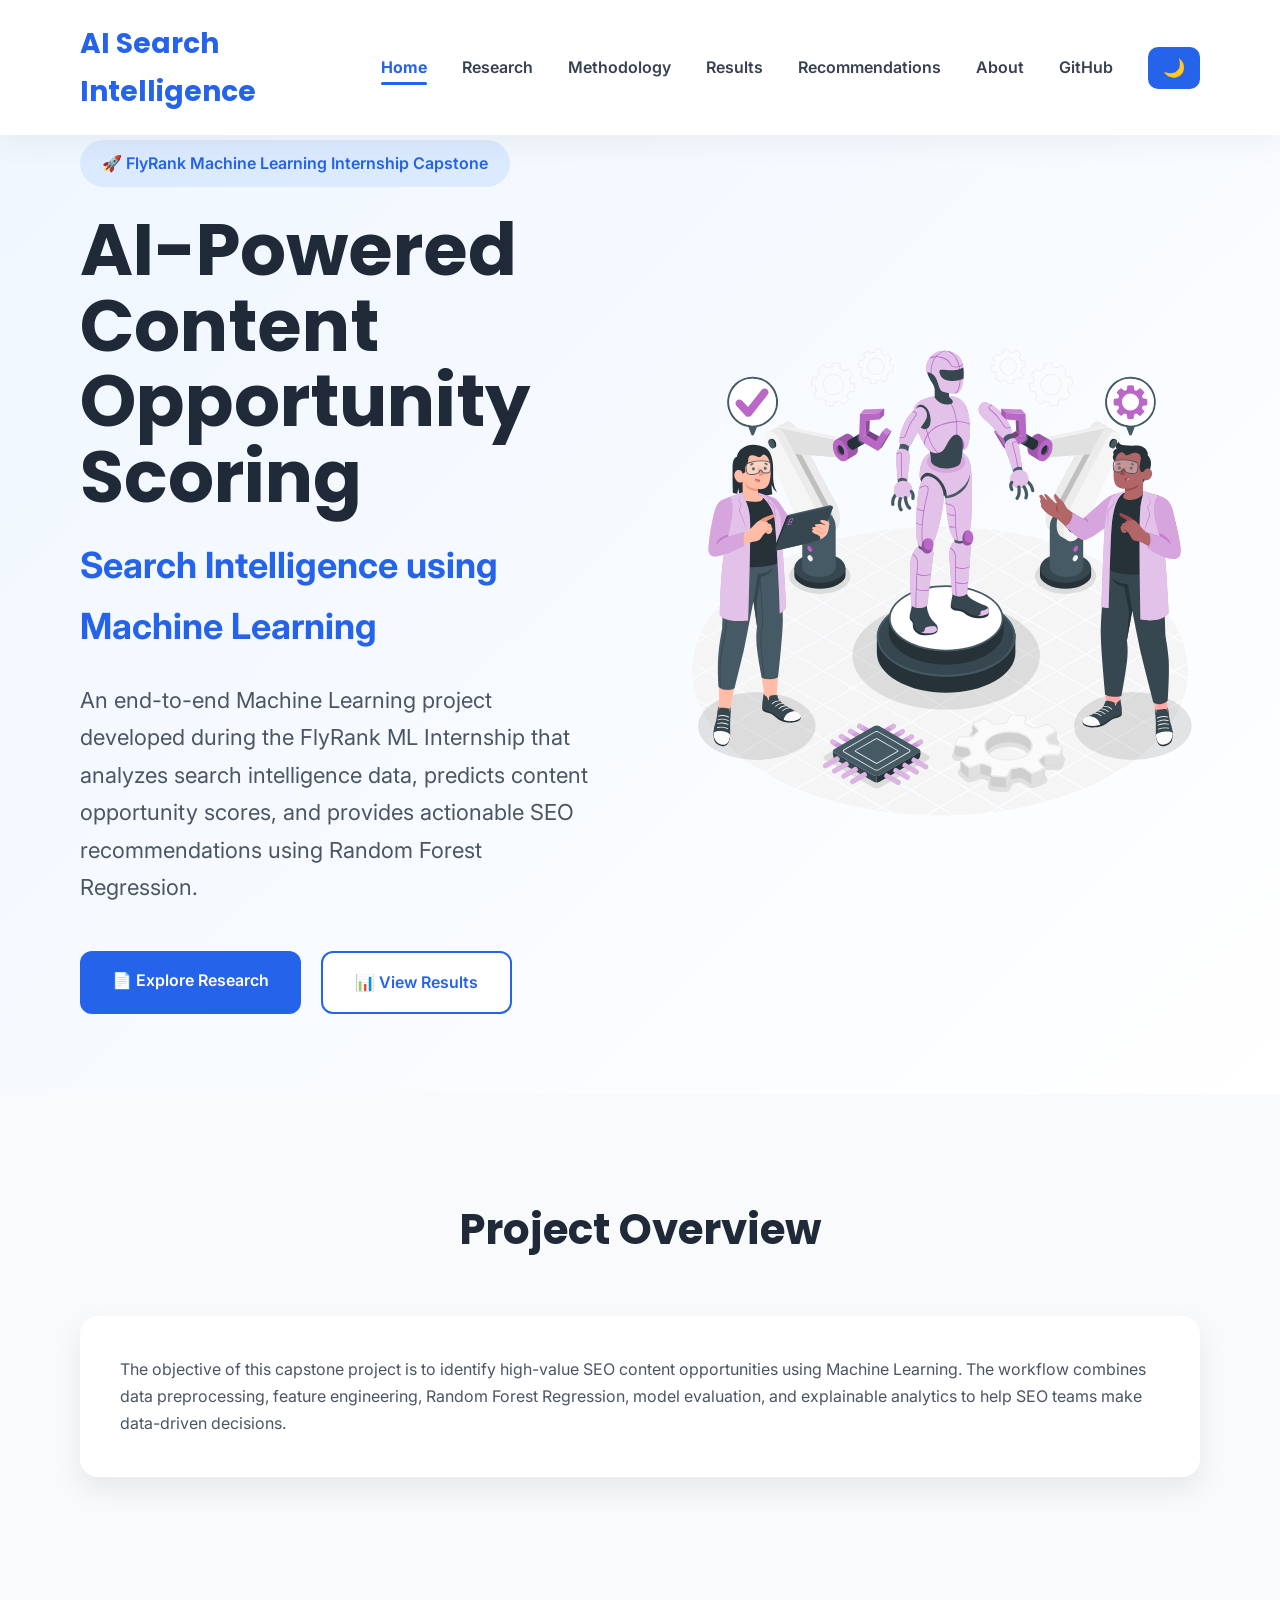
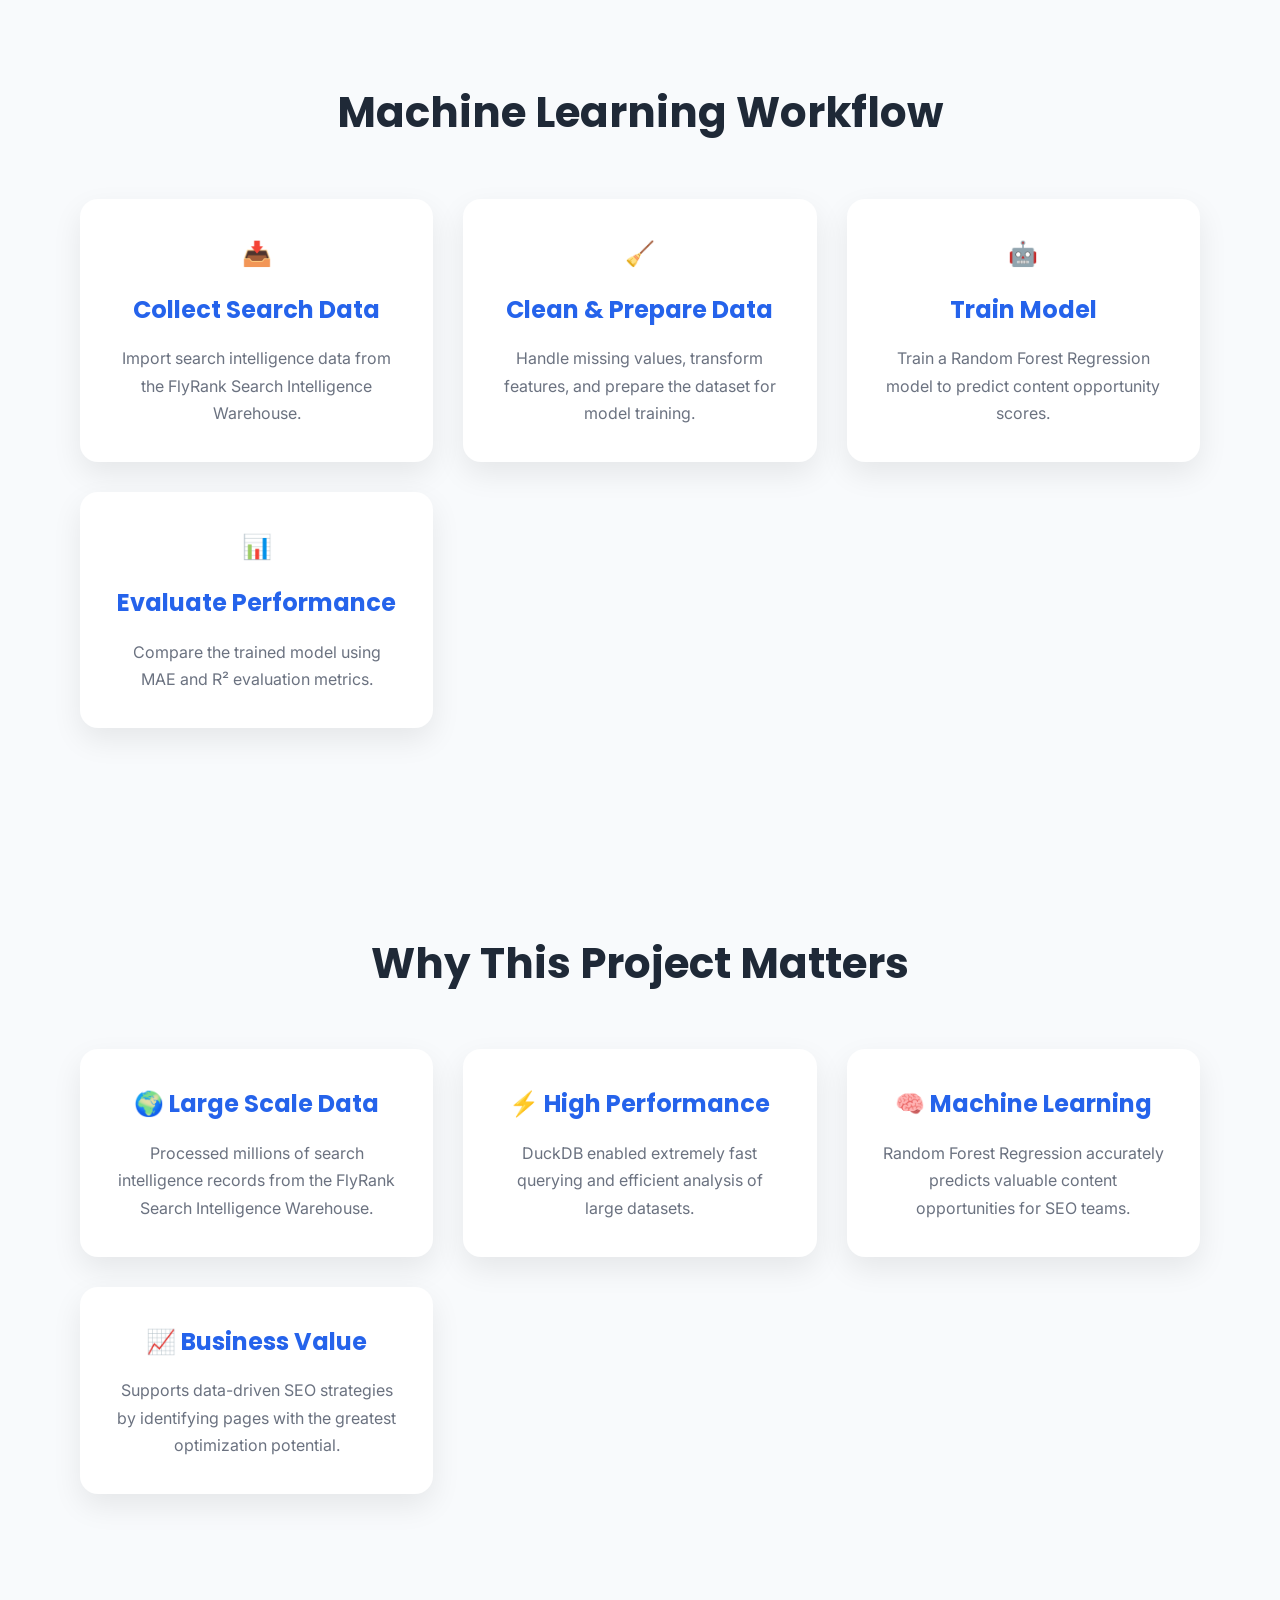
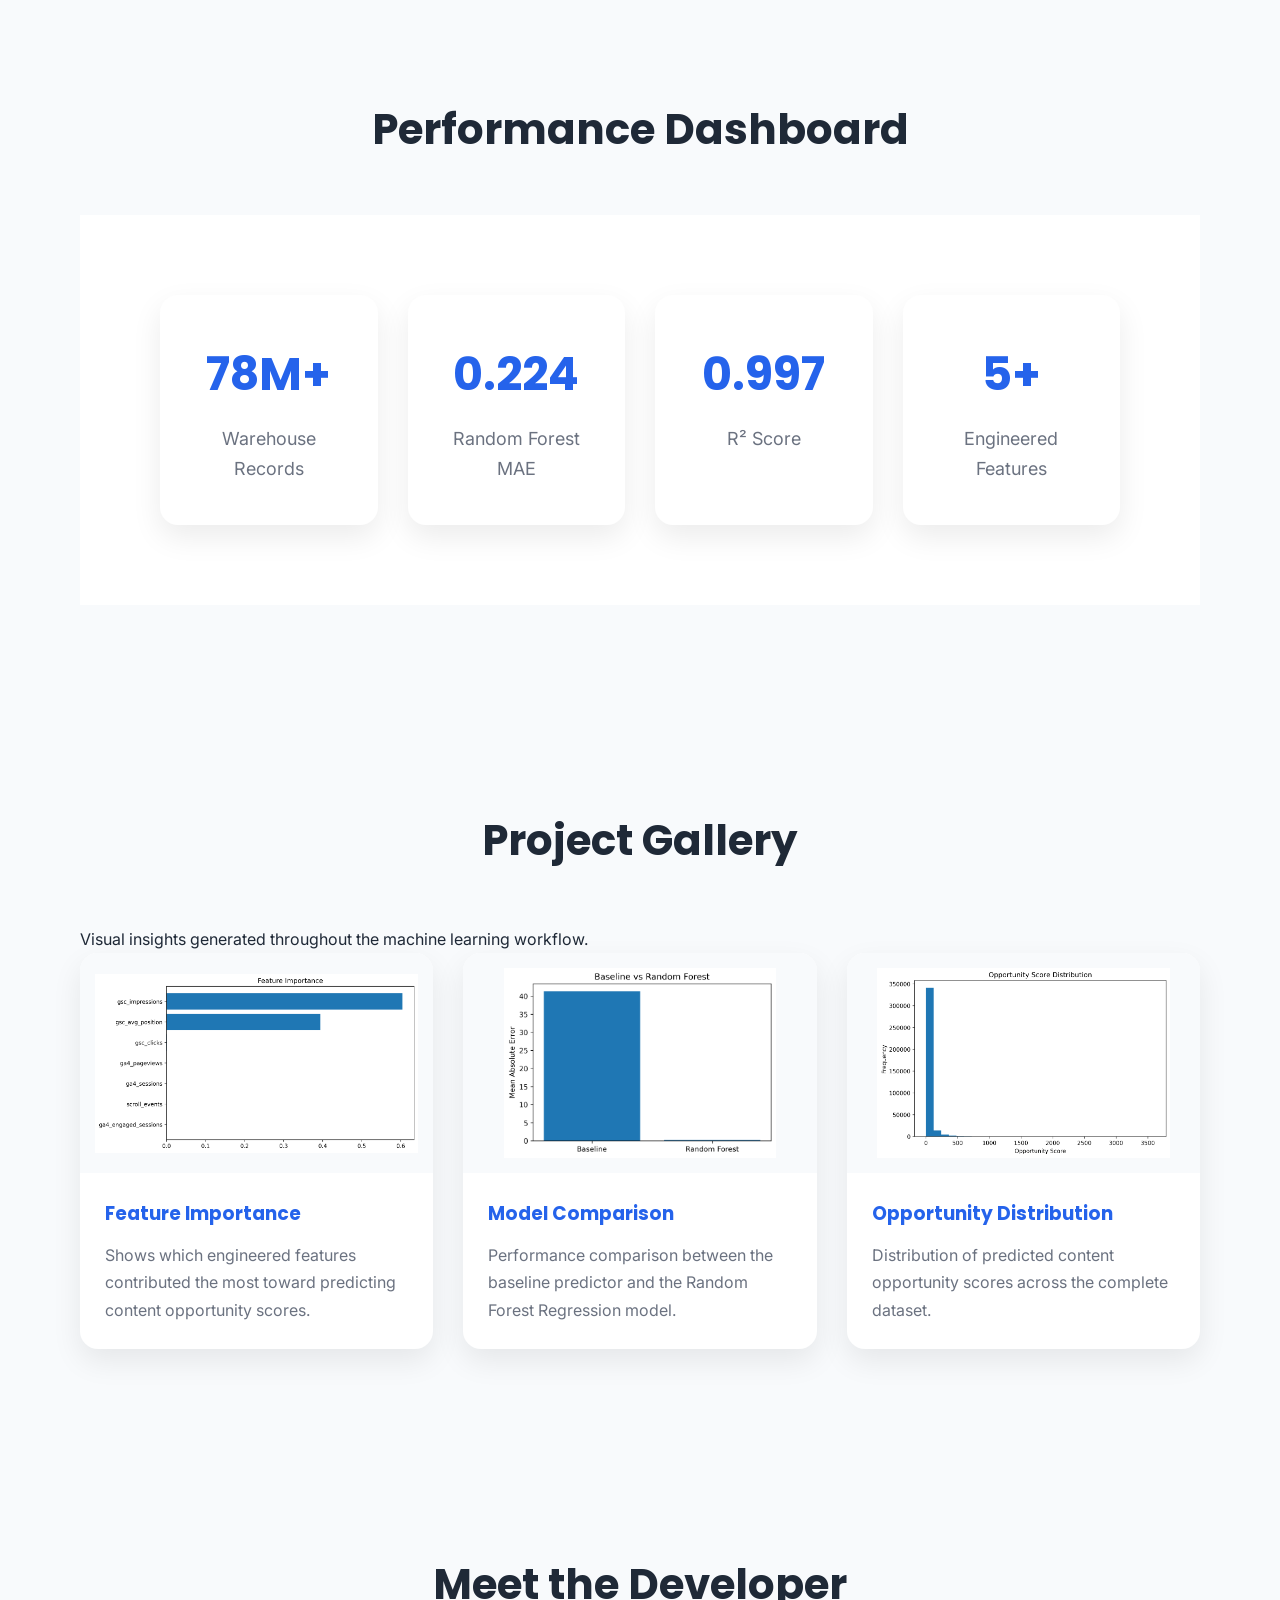
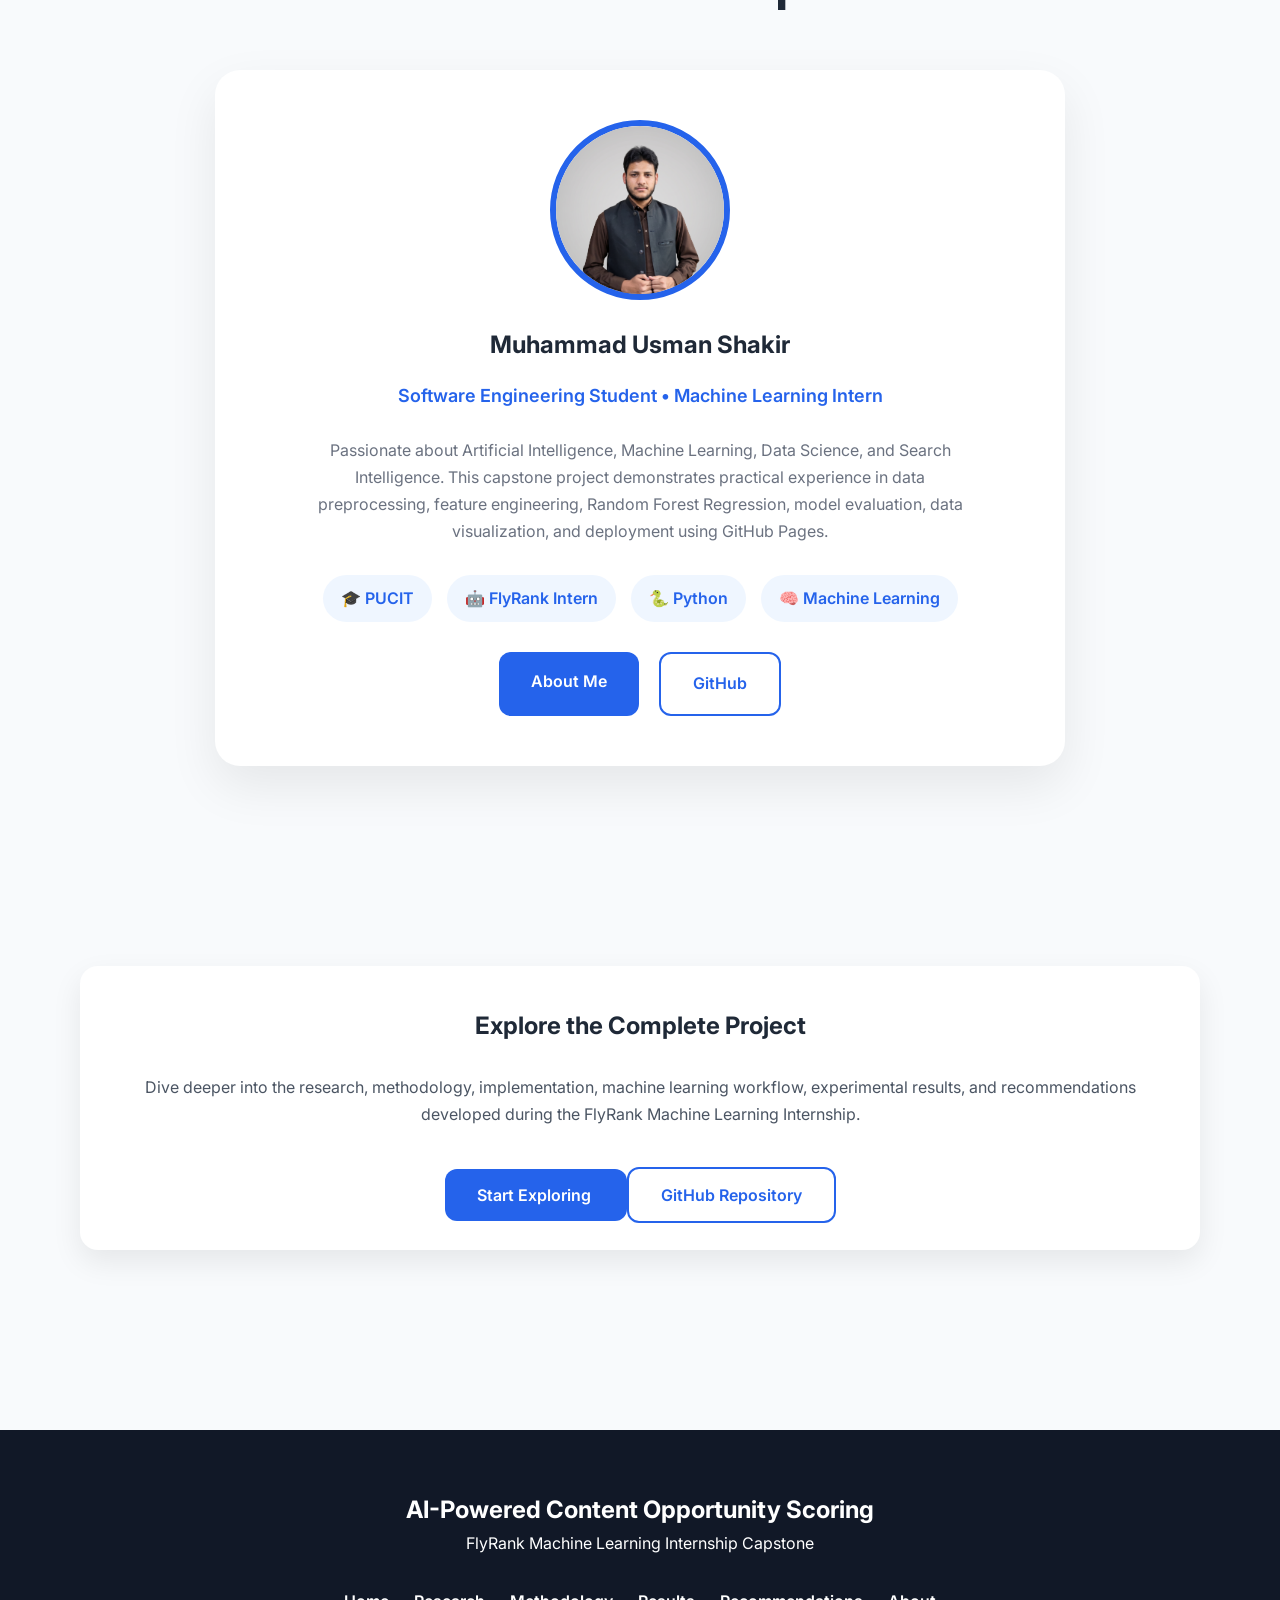
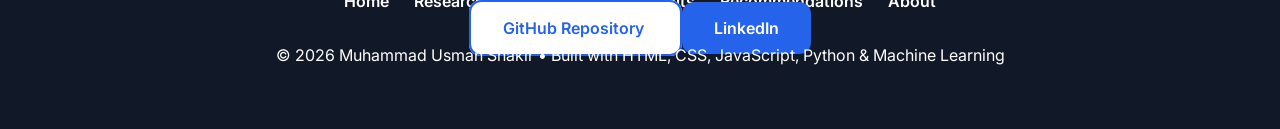
==== commit ef713d27: "Final version of AI Search Intelligence Portfolio" ====
--- a/docs/index.html
+++ b/docs/index.html
@@ -2,254 +2,748 @@
 <html lang="en">
 
 <head>
+
     <meta charset="UTF-8">
-    <meta name="viewport" content="width=device-width, initial-scale=1.0">
+
+    <meta name="viewport"
+          content="width=device-width, initial-scale=1.0">
+
+    <meta name="description"
+          content="AI-Powered Content Opportunity Scoring using Machine Learning. Built during the FlyRank Machine Learning Internship by Muhammad Usman Shakir.">
+
+    <meta name="theme-color"
+          content="#2563eb">
 
     <title>AI-Powered Content Opportunity Scoring</title>
 
     <!-- Google Fonts -->
-    <link rel="preconnect" href="https://fonts.googleapis.com">
-    <link rel="preconnect" href="https://fonts.gstatic.com" crossorigin>
-
-    <link href="https://fonts.googleapis.com/css2?family=Inter:wght@300;400;500;600;700&family=Poppins:wght@500;600;700;800&display=swap" rel="stylesheet">
+
+    <link rel="preconnect"
+          href="https://fonts.googleapis.com">
+
+    <link rel="preconnect"
+          href="https://fonts.gstatic.com"
+          crossorigin>
+
+    <link href="https://fonts.googleapis.com/css2?family=Inter:wght@300;400;500;600;700&family=Poppins:wght@500;600;700;800&display=swap"
+          rel="stylesheet">
+
+    <!-- Favicon (Optional) -->
+    <!-- <link rel="icon" href="images/favicon.png"> -->
 
     <!-- CSS -->
-    <link rel="stylesheet" href="style.css">
+    <link rel="stylesheet"
+          href="style.css">
 
 </head>
 
 <body>
 
-    <!-- ========================= -->
-    <!-- Navigation -->
-    <!-- ========================= -->
-
-    <nav class="navbar">
-
-        <div class="logo">
-            AI Search Intelligence
-        </div>
-
-        <ul>
-            <li><a href="#home">Home</a></li>
-            <li><a href="#research">Research</a></li>
-            <li><a href="#results">Results</a></li>
-            <li><a href="#recommendations">Recommendations</a></li>
-
-            <li>
-                <a href="https://github.com/muhammadusmanshakir/flyrank-ml-internship" target="_blank">
-                    GitHub
-                </a>
-            </li>
-        </ul>
-
-    </nav>
-
-    <!-- ========================= -->
-    <!-- Hero -->
-    <!-- ========================= -->
-
-    <section id="home" class="hero">
-
-        <div class="hero-content">
-
-            <span class="badge">
-                FlyRank Machine Learning Internship Capstone
-            </span>
-
-            <h1>
-                AI-Powered Content Opportunity Scoring
-            </h1>
+<!-- ========================= -->
+<!-- NAVIGATION -->
+<!-- ========================= -->
+
+<nav class="navbar">
+
+    <div class="logo">
+
+        AI Search Intelligence
+
+    </div>
+
+    <div class="menu-toggle"
+         id="menu-toggle">
+
+        ☰
+
+    </div>
+
+    <ul class="nav-links"
+        id="nav-links">
+
+        <li>
+            <a href="index.html">Home</a>
+        </li>
+
+        <li>
+            <a href="research.html">Research</a>
+        </li>
+
+        <li>
+            <a href="methodology.html">Methodology</a>
+        </li>
+
+        <li>
+            <a href="results.html">Results</a>
+        </li>
+
+        <li>
+            <a href="recommendations.html">Recommendations</a>
+        </li>
+
+        <li>
+            <a href="about.html">About</a>
+        </li>
+
+        <li>
+            <a href="https://github.com/muhammadusmanshakir/flyrank-ml-internship"
+               target="_blank">
+
+                GitHub
+
+            </a>
+        </li>
+
+        <li>
+
+            <button id="theme-toggle">
+
+                🌙
+
+            </button>
+
+        </li>
+
+    </ul>
+
+</nav>
+
+<!-- ========================= -->
+<!-- HERO -->
+<!-- ========================= -->
+
+<section class="hero">
+
+    <div class="hero-content">
+
+        <span class="badge">
+
+            🚀 FlyRank Machine Learning Internship Capstone
+
+        </span>
+
+        <h1>
+
+            AI-Powered <br>
+
+            Content Opportunity Scoring
+
+        </h1>
+
+        <h2>
+
+            Search Intelligence using Machine Learning
+
+        </h2>
+
+        <p class="description">
+
+            An end-to-end Machine Learning project developed during the
+            FlyRank ML Internship that analyzes search intelligence data,
+            predicts content opportunity scores, and provides actionable
+            SEO recommendations using Random Forest Regression.
+
+        </p>
+
+        <div class="buttons">
+
+            <a href="research.html"
+               class="btn primary">
+
+                📄 Explore Research
+
+            </a>
+
+            <a href="results.html"
+               class="btn secondary">
+
+                📊 View Results
+
+            </a>
+
+        </div>
+
+    </div>
+
+    <div class="hero-image">
+
+        <img src="images/ai-illustration.svg"
+             class="hero-img"
+             alt="Artificial Intelligence Illustration">
+
+    </div>
+
+</section>
+<!-- ========================================= -->
+<!-- PROJECT OVERVIEW -->
+<!-- ========================================= -->
+
+<section class="section">
+
+    <h2 class="section-title">
+
+        Project Overview
+
+    </h2>
+
+    <div class="card">
+
+        <p>
+
+            The objective of this capstone project is to identify
+            high-value SEO content opportunities using Machine Learning.
+
+            The workflow combines data preprocessing,
+            feature engineering,
+            Random Forest Regression,
+            model evaluation,
+            and explainable analytics to help SEO teams
+            make data-driven decisions.
+
+        </p>
+
+    </div>
+
+</section>
+
+<!-- ========================================= -->
+<!-- MACHINE LEARNING WORKFLOW -->
+<!-- ========================================= -->
+
+<section class="section">
+
+    <h2 class="section-title">
+
+        Machine Learning Workflow
+
+    </h2>
+
+    <div class="overview-grid">
+
+        <div class="overview-card">
+
+            <h3>📥</h3>
+
+            <h3>Collect Search Data</h3>
+
+            <p>
+
+                Import search intelligence data from the
+                FlyRank Search Intelligence Warehouse.
+
+            </p>
+
+        </div>
+
+        <div class="overview-card">
+
+            <h3>🧹</h3>
+
+            <h3>Clean & Prepare Data</h3>
+
+            <p>
+
+                Handle missing values, transform features,
+                and prepare the dataset for model training.
+
+            </p>
+
+        </div>
+
+        <div class="overview-card">
+
+            <h3>🤖</h3>
+
+            <h3>Train Model</h3>
+
+            <p>
+
+                Train a Random Forest Regression model
+                to predict content opportunity scores.
+
+            </p>
+
+        </div>
+
+        <div class="overview-card">
+
+            <h3>📊</h3>
+
+            <h3>Evaluate Performance</h3>
+
+            <p>
+
+                Compare the trained model using
+                MAE and R² evaluation metrics.
+
+            </p>
+
+        </div>
+
+    </div>
+
+</section>
+
+<!-- ========================================= -->
+<!-- WHY THIS PROJECT MATTERS -->
+<!-- ========================================= -->
+
+<section class="section">
+
+    <h2 class="section-title">
+
+        Why This Project Matters
+
+    </h2>
+
+    <div class="overview-grid">
+
+        <div class="overview-card">
+
+            <h3>🌍 Large Scale Data</h3>
+
+            <p>
+
+                Processed millions of search intelligence
+                records from the FlyRank Search Intelligence
+                Warehouse.
+
+            </p>
+
+        </div>
+
+        <div class="overview-card">
+
+            <h3>⚡ High Performance</h3>
+
+            <p>
+
+                DuckDB enabled extremely fast querying
+                and efficient analysis of large datasets.
+
+            </p>
+
+        </div>
+
+        <div class="overview-card">
+
+            <h3>🧠 Machine Learning</h3>
+
+            <p>
+
+                Random Forest Regression accurately predicts
+                valuable content opportunities for SEO teams.
+
+            </p>
+
+        </div>
+
+        <div class="overview-card">
+
+            <h3>📈 Business Value</h3>
+
+            <p>
+
+                Supports data-driven SEO strategies by
+                identifying pages with the greatest
+                optimization potential.
+
+            </p>
+
+        </div>
+
+    </div>
+
+</section>
+
+<!-- ========================================= -->
+<!-- PERFORMANCE DASHBOARD -->
+<!-- ========================================= -->
+
+<section class="section">
+
+    <h2 class="section-title">
+
+        Performance Dashboard
+
+    </h2>
+
+    <div class="stats">
+
+        <div class="stat-card">
+
+            <h2 class="counter"
+                data-target="78">
+
+                78M+
+
+            </h2>
+
+            <p>
+
+                Warehouse Records
+
+            </p>
+
+        </div>
+
+        <div class="stat-card">
 
             <h2>
-                Machine Learning for Search Intelligence
+
+                0.224
+
             </h2>
 
-            <p class="description">
-                A machine learning system built on the FlyRank Search Intelligence Warehouse to identify content opportunities using Random Forest Regression, feature engineering, and explainable analytics.
-            </p>
-
-            <div class="buttons">
-
-                <a href="#research" class="btn primary">
-                    📄 Read Research
-                </a>
-
-                <a href="https://github.com/muhammadusmanshakir/flyrank-ml-internship"
-                    target="_blank"
-                    class="btn secondary">
-
-                    💻 GitHub Repository
-
-                </a>
+            <p>
+
+                Random Forest MAE
+
+            </p>
+
+        </div>
+
+        <div class="stat-card">
+
+            <h2>
+
+                0.997
+
+            </h2>
+
+            <p>
+
+                R² Score
+
+            </p>
+
+        </div>
+
+        <div class="stat-card">
+
+            <h2>
+
+                5+
+
+            </h2>
+
+            <p>
+
+                Engineered Features
+
+            </p>
+
+        </div>
+
+    </div>
+
+</section>
+
+<!-- ========================================= -->
+<!-- PROJECT GALLERY -->
+<!-- ========================================= -->
+
+<section class="section">
+
+    <h2 class="section-title">
+
+        Project Gallery
+
+    </h2>
+
+    <p class="section-subtitle">
+
+        Visual insights generated throughout the machine learning workflow.
+
+    </p>
+
+    <div class="gallery">
+
+        <div class="gallery-card">
+
+            <img src="images/feature_importance.png"
+                 alt="Feature Importance">
+
+            <div class="gallery-content">
+
+                <h3>
+
+                    Feature Importance
+
+                </h3>
+
+                <p>
+
+                    Shows which engineered features contributed the most
+                    toward predicting content opportunity scores.
+
+                </p>
 
             </div>
 
         </div>
 
-        <div class="hero-image">
-
-            <div class="circle">
-                🤖
+        <div class="gallery-card">
+
+            <img src="images/model_comparison.png"
+                 alt="Model Comparison">
+
+            <div class="gallery-content">
+
+                <h3>
+
+                    Model Comparison
+
+                </h3>
+
+                <p>
+
+                    Performance comparison between the baseline
+                    predictor and the Random Forest Regression model.
+
+                </p>
+
             </div>
 
         </div>
 
-    </section>
-
-    <!-- ========================= -->
-    <!-- Statistics -->
-    <!-- ========================= -->
-
-    <section class="stats">
-
-        <div class="stat-card">
-
-            <h2>78M+</h2>
-
-            <p>Warehouse Records</p>
-
-        </div>
-
-        <div class="stat-card">
-
-            <h2>0.224</h2>
-
-            <p>Random Forest MAE</p>
-
-        </div>
-
-        <div class="stat-card">
-
-            <h2>0.997</h2>
-
-            <p>Model R² Score</p>
-
-        </div>
-
-        <div class="stat-card">
-
-            <h2>5</h2>
-
-            <p>Engineered Features</p>
-
-        </div>
-
-    </section>
-
-    <!-- ========================= -->
-    <!-- Research -->
-    <!-- ========================= -->
-
-    <section id="research" class="section">
-
-        <h2 class="section-title">
-            Research Overview
+        <div class="gallery-card">
+
+            <img src="images/opportunity_distribution.png"
+                 alt="Opportunity Distribution">
+
+            <div class="gallery-content">
+
+                <h3>
+
+                    Opportunity Distribution
+
+                </h3>
+
+                <p>
+
+                    Distribution of predicted content opportunity
+                    scores across the complete dataset.
+
+                </p>
+
+            </div>
+
+        </div>
+
+    </div>
+
+</section>
+
+<!-- ========================================= -->
+<!-- MEET THE DEVELOPER -->
+<!-- ========================================= -->
+
+<section class="section">
+
+    <h2 class="section-title">
+
+        Meet the Developer
+
+    </h2>
+
+    <div class="developer-card">
+
+        <img src="images/profile.png"
+             alt="Muhammad Usman Shakir"
+             class="developer-photo">
+
+        <h2>
+
+            Muhammad Usman Shakir
+
         </h2>
 
-        <div class="card">
-
-            <p>
-
-                This capstone project investigates how machine learning can identify high-value content opportunities using FlyRank's Search Intelligence Warehouse. A Random Forest Regression model was trained to predict search performance from content-level features and generate actionable recommendations for SEO optimization.
-
-            </p>
-
-        </div>
-
-    </section>
-
-    <!-- ========================= -->
-    <!-- Results -->
-    <!-- ========================= -->
-
-    <section id="results" class="section">
-
-        <h2 class="section-title">
-
-            Model Results
+        <p class="developer-role">
+
+            Software Engineering Student • Machine Learning Intern
+
+        </p>
+
+        <p class="developer-description">
+
+            Passionate about Artificial Intelligence, Machine Learning,
+            Data Science, and Search Intelligence.
+
+            This capstone project demonstrates practical experience in
+            data preprocessing, feature engineering,
+            Random Forest Regression,
+            model evaluation,
+            data visualization,
+            and deployment using GitHub Pages.
+
+        </p>
+
+        <div class="developer-tags">
+
+            <span>🎓 PUCIT</span>
+
+            <span>🤖 FlyRank Intern</span>
+
+            <span>🐍 Python</span>
+
+            <span>🧠 Machine Learning</span>
+
+        </div>
+
+        <div class="developer-buttons">
+
+            <a href="about.html"
+               class="btn primary">
+
+                About Me
+
+            </a>
+
+            <a href="https://github.com/muhammadusmanshakir"
+               target="_blank"
+               class="btn secondary">
+
+                GitHub
+
+            </a>
+
+        </div>
+
+    </div>
+
+</section>
+
+<!-- ========================================= -->
+<!-- CALL TO ACTION -->
+<!-- ========================================= -->
+
+<section class="section">
+
+    <div class="card"
+         style="text-align:center;">
+
+        <h2>
+
+            Explore the Complete Project
 
         </h2>
 
-        <div class="card">
-
-            <p>
-
-                Baseline MAE:
-                <strong>41.37</strong>
-
-            </p>
-
-            <p>
-
-                Random Forest MAE:
-                <strong>0.224</strong>
-
-            </p>
-
-            <p>
-
-                Random Forest R²:
-                <strong>0.997</strong>
-
-            </p>
-
-        </div>
-
-    </section>
-
-    <!-- ========================= -->
-    <!-- Recommendations -->
-    <!-- ========================= -->
-
-    <section id="recommendations" class="section">
-
-        <h2 class="section-title">
-
-            Ranked Recommendations
+        <br>
+
+        <p>
+
+            Dive deeper into the research, methodology,
+            implementation, machine learning workflow,
+            experimental results, and recommendations
+            developed during the FlyRank Machine Learning Internship.
+
+        </p>
+
+        <br><br>
+
+        <a href="research.html"
+           class="btn primary">
+
+            Start Exploring
+
+        </a>
+
+        <a href="https://github.com/muhammadusmanshakir/flyrank-ml-internship"
+           target="_blank"
+           class="btn secondary">
+
+            GitHub Repository
+
+        </a>
+
+    </div>
+
+</section>
+
+<!-- ========================================= -->
+<!-- FOOTER -->
+<!-- ========================================= -->
+
+<footer class="footer">
+
+    <div class="footer-content">
+
+        <h2>
+
+            AI-Powered Content Opportunity Scoring
 
         </h2>
 
-        <div class="card">
-
-            <ul>
-
-                <li>Prioritize content with the highest predicted opportunity scores.</li>
-
-                <li>Refresh declining pages before creating new content.</li>
-
-                <li>Monitor pages with low engagement despite high visibility.</li>
-
-                <li>Use feature importance to guide future content optimization.</li>
-
-            </ul>
-
-        </div>
-
-    </section>
-
-    <!-- ========================= -->
-    <!-- Footer -->
-    <!-- ========================= -->
-
-    <footer>
-
         <p>
 
-            © 2026 Muhammad Usman Shakir
+            FlyRank Machine Learning Internship Capstone
 
         </p>
 
-        <p>
-
-            Built on the FlyRank ML Internship Dataset
+        <div class="footer-links">
+
+            <a href="index.html">Home</a>
+
+            <a href="research.html">Research</a>
+
+            <a href="methodology.html">Methodology</a>
+
+            <a href="results.html">Results</a>
+
+            <a href="recommendations.html">Recommendations</a>
+
+            <a href="about.html">About</a>
+
+        </div>
+
+        <div class="footer-buttons">
+
+            <a href="https://github.com/muhammadusmanshakir/flyrank-ml-internship"
+               target="_blank"
+               class="btn secondary">
+
+                GitHub Repository
+
+            </a>
+
+            <a href="https://www.linkedin.com/in/muhammadusmanshakir/"
+               target="_blank"
+               class="btn primary">
+
+                LinkedIn
+
+            </a>
+
+        </div>
+
+        <p class="copyright">
+
+            © 2026 Muhammad Usman Shakir • Built with HTML, CSS, JavaScript, Python & Machine Learning
 
         </p>
 
-    </footer>
-
-    <script src="script.js"></script>
+    </div>
+
+</footer>
+
+<!-- ========================================= -->
+<!-- BACK TO TOP BUTTON -->
+<!-- ========================================= -->
+
+<button id="topBtn">
+
+    ↑
+
+</button>
+
+<!-- ========================================= -->
+<!-- JAVASCRIPT -->
+<!-- ========================================= -->
+
+<script src="script.js"></script>
 
 </body>
 
-</html>+</html>
+
--- a/docs/style.css
+++ b/docs/style.css
@@ -1,6 +1,6 @@
-/* ===========================================
-   GOOGLE FONT
-=========================================== */
+/* =====================================================
+   GOOGLE FONTS & RESET
+===================================================== */
 
 *{
     margin:0;
@@ -18,12 +18,28 @@
     background:#f8fafc;
     color:#1f2937;
     line-height:1.7;
-
-}
-
-/* ===========================================
-   NAVIGATION
-=========================================== */
+    overflow-x:hidden;
+    transition:.3s;
+
+}
+
+/* =====================================================
+   LINKS
+===================================================== */
+
+a{
+    text-decoration:none;
+    transition:.3s;
+}
+
+img{
+    max-width:100%;
+    display:block;
+}
+
+/* =====================================================
+   NAVBAR
+===================================================== */
 
 .navbar{
 
@@ -56,20 +72,26 @@
 
 }
 
-.navbar ul{
+.nav-links{
 
     display:flex;
+    align-items:center;
     gap:35px;
     list-style:none;
 
 }
 
+.nav-links li{
+
+    list-style:none;
+
+}
+
 .navbar a{
 
-    text-decoration:none;
     color:#374151;
     font-weight:600;
-    transition:.3s;
+    position:relative;
 
 }
 
@@ -79,18 +101,55 @@
 
 }
 
-/* ===========================================
-   HERO
-=========================================== */
+/* =====================================================
+   ACTIVE NAVIGATION
+===================================================== */
+
+.navbar a.active{
+
+    color:#2563eb;
+    font-weight:700;
+
+}
+
+.navbar a.active::after{
+
+    content:"";
+    position:absolute;
+    left:0;
+    bottom:-8px;
+
+    width:100%;
+    height:3px;
+
+    background:#2563eb;
+    border-radius:50px;
+
+}
+
+/* =====================================================
+   MOBILE MENU
+===================================================== */
+
+.menu-toggle{
+
+    display:none;
+    font-size:34px;
+    cursor:pointer;
+    color:#2563eb;
+
+}
+
+/* =====================================================
+   HERO SECTION
+===================================================== */
 
 .hero{
 
     min-height:100vh;
 
     display:flex;
-
     justify-content:space-between;
-
     align-items:center;
 
     gap:80px;
@@ -111,154 +170,87 @@
 
     display:inline-block;
 
-    padding:10px 20px;
+    padding:10px 22px;
+
+    background:#dbeafe;
+
+    color:#2563eb;
 
     border-radius:50px;
 
-    background:#dbeafe;
+    font-weight:600;
+
+    margin-bottom:25px;
+
+}
+
+.hero h1{
+
+    font-size:72px;
+    line-height:1.05;
+
+    margin-bottom:20px;
+
+    font-family:'Poppins',sans-serif;
+
+}
+
+.hero h2{
 
     color:#2563eb;
 
-    font-weight:600;
+    font-size:36px;
 
     margin-bottom:25px;
 
 }
 
-.hero h1{
-
-    font-size:72px;
-
-    line-height:1.05;
-
-    margin-bottom:25px;
-
-    font-family:'Poppins',sans-serif;
-
-}
-
-.hero h2{
-
-    color:#2563eb;
-
-    font-size:36px;
-
-    margin-bottom:30px;
-
-}
-
 .description{
 
     font-size:22px;
 
     color:#4b5563;
 
-    max-width:700px;
-
-}
-
-/* ===========================================
-   BUTTONS
-=========================================== */
-
-.buttons{
+    max-width:720px;
+
+}
+
+.hero-image{
+
+    flex:1;
 
     display:flex;
-
-    gap:20px;
-
-    margin-top:45px;
-
-    flex-wrap:wrap;
-
-}
-
-.btn{
-
-    text-decoration:none;
-
-    padding:16px 32px;
-
-    border-radius:12px;
-
-    font-weight:600;
-
-    transition:.3s;
-
-}
-
-.primary{
-
-    background:#2563eb;
+    justify-content:center;
+    align-items:center;
+
+}
+
+.hero-img{
+
+    width:100%;
+    max-width:520px;
+
+    animation:float 5s ease-in-out infinite;
+
+}
+
+.circle{
+
+    width:340px;
+    height:340px;
+
+    border-radius:50%;
+
+    background:linear-gradient(135deg,#2563eb,#38bdf8);
+
+    display:flex;
+    justify-content:center;
+    align-items:center;
+
+    font-size:130px;
 
     color:white;
 
-}
-
-.primary:hover{
-
-    background:#1d4ed8;
-
-    transform:translateY(-4px);
-
-}
-
-.secondary{
-
-    border:2px solid #2563eb;
-
-    color:#2563eb;
-
-    background:white;
-
-}
-
-.secondary:hover{
-
-    background:#2563eb;
-
-    color:white;
-
-    transform:translateY(-4px);
-
-}
-
-/* ===========================================
-   HERO IMAGE
-=========================================== */
-
-.hero-image{
-
-    flex:1;
-
-    display:flex;
-
-    justify-content:center;
-
-    align-items:center;
-
-}
-
-.circle{
-
-    width:340px;
-
-    height:340px;
-
-    border-radius:50%;
-
-    background:linear-gradient(135deg,#2563eb,#38bdf8);
-
-    display:flex;
-
-    justify-content:center;
-
-    align-items:center;
-
-    font-size:130px;
-
-    color:white;
-
     box-shadow:0 25px 60px rgba(37,99,235,.25);
 
     animation:float 4s ease-in-out infinite;
@@ -268,7 +260,7 @@
 @keyframes float{
 
     0%{
-        transform:translateY(0px);
+        transform:translateY(0);
     }
 
     50%{
@@ -276,19 +268,77 @@
     }
 
     100%{
-        transform:translateY(0px);
-    }
-
-}
-
-/* ===========================================
+        transform:translateY(0);
+    }
+
+}
+
+/* =====================================================
+   BUTTONS
+===================================================== */
+
+.buttons{
+
+    display:flex;
+
+    gap:20px;
+
+    margin-top:45px;
+
+    flex-wrap:wrap;
+
+}
+
+.btn{
+
+    padding:16px 32px;
+
+    border-radius:12px;
+
+    font-weight:600;
+
+    transition:.3s;
+
+}
+
+.primary{
+
+    background:#2563eb;
+    color:white;
+
+}
+
+.primary:hover{
+
+    background:#1d4ed8;
+    transform:translateY(-4px);
+
+}
+
+.secondary{
+
+    border:2px solid #2563eb;
+    color:#2563eb;
+    background:white;
+
+}
+
+.secondary:hover{
+
+    background:#2563eb;
+    color:white;
+
+    transform:translateY(-4px);
+
+}
+
+/* =====================================================
    STATISTICS
-=========================================== */
+===================================================== */
 
 .stats{
 
     display:grid;
-
     grid-template-columns:repeat(4,1fr);
 
     gap:30px;
@@ -311,210 +361,1332 @@
 
     box-shadow:0 12px 30px rgba(0,0,0,.08);
 
+    transition:.35s;
+
+}
+
+.stat-card:hover{
+
+    transform:translateY(-10px);
+
+    box-shadow:0 20px 45px rgba(37,99,235,.18);
+
+}
+
+.stat-card h2{
+
+    font-size:46px;
+
+    color:#2563eb;
+
+    font-family:'Poppins',sans-serif;
+
+}
+
+.stat-card p{
+
+    margin-top:10px;
+
+    color:#6b7280;
+
+    font-size:18px;
+
+}
+
+/* =====================================================
+   SECTIONS
+===================================================== */
+
+.section{
+
+    padding:100px 80px;
+
+    opacity:0;
+
+    transform:translateY(60px);
+
+    transition:all .8s ease;
+
+}
+
+.section.show{
+
+    opacity:1;
+
+    transform:translateY(0);
+
+}
+
+.section-title{
+
+    text-align:center;
+
+    font-size:42px;
+
+    margin-bottom:50px;
+
+    font-family:'Poppins',sans-serif;
+
+}
+
+/* =====================================================
+   CARD
+===================================================== */
+
+.card{
+
+    background:white;
+
+    border-radius:18px;
+
+    padding:40px;
+
+    box-shadow:0 12px 30px rgba(0,0,0,.08);
+
+    transition:.35s;
+
+}
+
+.card:hover{
+
+    transform:translateY(-8px);
+
+    box-shadow:0 20px 45px rgba(37,99,235,.15);
+
+}
+
+.card p{
+
+    color:#4b5563;
+
+}
+
+.card ul{
+
+    padding-left:25px;
+
+}
+
+.card li{
+
+    margin-bottom:16px;
+
+    font-size:18px;
+
+}
+
+/* =====================================================
+   OVERVIEW GRID
+===================================================== */
+
+.overview-grid{
+
+    display:grid;
+
+    grid-template-columns:repeat(auto-fit,minmax(260px,1fr));
+
+    gap:30px;
+
+}
+
+.overview-card{
+
+    background:white;
+
+    border-radius:18px;
+
+    padding:35px;
+
+    text-align:center;
+
+    box-shadow:0 12px 30px rgba(0,0,0,.08);
+
+    transition:.35s;
+
+}
+
+.overview-card:hover{
+
+    transform:translateY(-8px);
+
+    box-shadow:0 20px 45px rgba(37,99,235,.18);
+
+}
+
+.overview-card h3{
+
+    color:#2563eb;
+
+    margin-bottom:15px;
+
+    font-size:24px;
+
+    font-family:'Poppins',sans-serif;
+
+}
+
+.overview-card p{
+
+    color:#6b7280;
+
+    line-height:1.7;
+
+}
+
+/* =====================================================
+   RESULTS
+===================================================== */
+
+.results-grid{
+
+    display:grid;
+
+    grid-template-columns:repeat(auto-fit,minmax(260px,1fr));
+
+    gap:30px;
+
+}
+
+.result-card{
+
+    background:white;
+
+    border-radius:20px;
+
+    text-align:center;
+
+    padding:45px;
+
+    box-shadow:0 12px 30px rgba(0,0,0,.08);
+
+    transition:.35s;
+
+}
+
+.result-card:hover{
+
+    transform:translateY(-8px);
+
+    box-shadow:0 20px 45px rgba(37,99,235,.18);
+
+}
+
+.result-card h3{
+
+    color:#6b7280;
+
+    margin-bottom:18px;
+
+}
+
+.result-card h1{
+
+    color:#2563eb;
+
+    font-size:56px;
+
+    font-family:'Poppins',sans-serif;
+
+}
+
+/* =====================================================
+   TIMELINE
+===================================================== */
+
+.timeline{
+
+    max-width:900px;
+
+    margin:auto;
+
+    position:relative;
+
+}
+
+.timeline::before{
+
+    content:"";
+
+    position:absolute;
+
+    left:24px;
+
+    top:0;
+
+    width:4px;
+
+    height:100%;
+
+    background:#2563eb;
+
+}
+
+.timeline-item{
+
+    position:relative;
+
+    background:white;
+
+    margin:30px 0 30px 60px;
+
+    padding:30px;
+
+    border-radius:18px;
+
+    box-shadow:0 12px 30px rgba(0,0,0,.08);
+
+}
+
+.timeline-item::before{
+
+    content:"";
+
+    position:absolute;
+
+    left:-48px;
+
+    top:34px;
+
+    width:18px;
+
+    height:18px;
+
+    border-radius:50%;
+
+    background:#2563eb;
+
+}
+
+.timeline-item h3{
+
+    color:#2563eb;
+
+    margin-bottom:12px;
+
+    font-family:'Poppins',sans-serif;
+
+}
+
+/* =====================================================
+   WORKFLOW
+===================================================== */
+
+.workflow{
+
+    display:flex;
+
+    justify-content:center;
+
+    flex-wrap:wrap;
+
+    gap:25px;
+
+    margin-top:40px;
+
+}
+
+.workflow div{
+
+    background:#2563eb;
+
+    color:white;
+
+    padding:18px 28px;
+
+    border-radius:40px;
+
+    font-weight:600;
+
+    box-shadow:0 10px 20px rgba(37,99,235,.25);
+
+}
+
+/* =====================================================
+   GALLERY
+===================================================== */
+
+.gallery{
+
+    display:grid;
+
+    grid-template-columns:repeat(auto-fit,minmax(340px,1fr));
+
+    gap:30px;
+
+}
+
+.gallery-card{
+
+    background:white;
+
+    border-radius:18px;
+
+    overflow:hidden;
+
+    box-shadow:0 12px 30px rgba(0,0,0,.08);
+
+    transition:.35s;
+
+}
+
+.gallery-card:hover{
+
+    transform:translateY(-8px);
+
+    box-shadow:0 20px 45px rgba(37,99,235,.18);
+
+}
+
+.gallery-card img{
+
+    width:100%;
+
+    height:220px;
+
+    object-fit:contain;
+
+    background:#f8fafc;
+
+    padding:15px;
+
+    transition:.4s;
+
+}
+
+.gallery-card:hover img{
+
+    transform:scale(1.05);
+
+}
+
+.gallery-content{
+
+    padding:25px;
+
+}
+
+.gallery-content h3{
+
+    color:#2563eb;
+
+    margin-bottom:12px;
+
+    font-family:'Poppins',sans-serif;
+
+}
+
+.gallery-content p{
+
+    color:#6b7280;
+
+}
+
+/* =====================================================
+   CHARTS
+===================================================== */
+
+.chart-grid{
+
+    display:grid;
+
+    gap:40px;
+
+    margin-top:50px;
+
+}
+
+.chart-card{
+
+    background:white;
+
+    border-radius:20px;
+
+    padding:35px;
+
+    text-align:center;
+
+    overflow:hidden;
+
+    box-shadow:0 12px 30px rgba(0,0,0,.08);
+
+    transition:.35s;
+
+}
+
+.chart-card:hover{
+
+    transform:translateY(-8px);
+
+    box-shadow:0 20px 45px rgba(37,99,235,.18);
+
+}
+
+.chart-card h3{
+
+    color:#2563eb;
+
+    margin-bottom:25px;
+
+    font-size:28px;
+
+    font-family:'Poppins',sans-serif;
+
+}
+
+.chart-card img{
+
+    width:100%;
+
+    border-radius:12px;
+
+    transition:.4s;
+
+    box-shadow:0 15px 35px rgba(0,0,0,.12);
+
+}
+
+.chart-card:hover img{
+
+    transform:scale(1.04);
+
+}
+
+/* =====================================================
+   RESULT TABLE
+===================================================== */
+
+.results-table{
+
+    width:100%;
+
+    border-collapse:collapse;
+
+    margin-top:30px;
+
+}
+
+.results-table th{
+
+    background:#2563eb;
+
+    color:white;
+
+    padding:18px;
+
+}
+
+.results-table td{
+
+    padding:18px;
+
+    border:1px solid #e5e7eb;
+
+    text-align:center;
+
+}
+
+.results-table tr:nth-child(even){
+
+    background:#f8fafc;
+
+}
+
+.chart{
+
+    width:100%;
+
+    margin:30px 0;
+
+    border-radius:16px;
+
+    box-shadow:0 15px 35px rgba(0,0,0,.10);
+
+}
+
+.caption{
+
+    text-align:center;
+
+    color:#6b7280;
+
+    font-style:italic;
+
+}
+
+/* =====================================================
+   ABOUT PREVIEW
+===================================================== */
+
+.about-preview{
+
+    display:flex;
+
+    align-items:center;
+
+    gap:40px;
+
+}
+
+.profile-preview{
+
+    width:220px;
+
+    height:220px;
+
+    object-fit:cover;
+
+    border-radius:20px;
+
+    box-shadow:0 15px 35px rgba(0,0,0,.15);
+
+}
+
+/* =====================================================
+   DEVELOPER CARD
+===================================================== */
+
+.developer-card{
+
+    max-width:850px;
+
+    margin:auto;
+
+    padding:50px;
+
+    background:white;
+
+    border-radius:25px;
+
+    text-align:center;
+
+    box-shadow:0 20px 50px rgba(0,0,0,.08);
+
+    transition:.35s;
+
+}
+
+.developer-card:hover{
+
+    transform:translateY(-8px);
+
+    box-shadow:0 30px 60px rgba(37,99,235,.18);
+
+}
+
+.developer-photo{
+
+    width:180px;
+
+    height:180px;
+
+    object-fit:cover;
+
+    border-radius:50%;
+
+    border:6px solid #2563eb;
+
+    margin:auto auto 25px;
+
+}
+
+.developer-role{
+
+    color:#2563eb;
+
+    font-size:18px;
+
+    font-weight:600;
+
+    margin:15px 0;
+
+}
+
+.developer-description{
+
+    max-width:650px;
+
+    margin:25px auto;
+
+    color:#6b7280;
+
+}
+
+.developer-tags{
+
+    display:flex;
+
+    justify-content:center;
+
+    flex-wrap:wrap;
+
+    gap:15px;
+
+    margin:30px 0;
+
+}
+
+.developer-tags span{
+
+    background:#eff6ff;
+
+    color:#2563eb;
+
+    padding:10px 18px;
+
+    border-radius:40px;
+
+    font-weight:600;
+
+}
+
+.developer-buttons{
+
+    display:flex;
+
+    justify-content:center;
+
+    gap:20px;
+
+    flex-wrap:wrap;
+
+}
+
+/* =====================================================
+   FOOTER
+===================================================== */
+
+footer{
+
+    background:#111827;
+
+    color:white;
+
+    text-align:center;
+
+    padding:60px 20px;
+
+    margin-top:80px;
+
+}
+
+.footer-links{
+
+    display:flex;
+
+    justify-content:center;
+
+    gap:25px;
+
+    flex-wrap:wrap;
+
+    margin-top:30px;
+
+}
+
+.footer-links a{
+
+    color:white;
+
+    font-weight:600;
+
+}
+
+.footer-links a:hover{
+
+    color:#60a5fa;
+
+}
+
+/* =====================================================
+   BACK TO TOP
+===================================================== */
+
+#topBtn{
+
+    position:fixed;
+
+    right:30px;
+
+    bottom:30px;
+
+    width:55px;
+
+    height:55px;
+
+    border:none;
+
+    border-radius:50%;
+
+    background:#2563eb;
+
+    color:white;
+
+    font-size:22px;
+
+    cursor:pointer;
+
+    display:none;
+
+    z-index:999;
+
+    box-shadow:0 10px 25px rgba(0,0,0,.20);
+
     transition:.3s;
 
 }
 
+#topBtn:hover{
+
+    background:#1d4ed8;
+
+    transform:translateY(-5px);
+
+}
+
+/* =====================================================
+   THEME BUTTON
+===================================================== */
+
+#theme-toggle{
+
+    border:none;
+
+    background:#2563eb;
+
+    color:white;
+
+    padding:10px 15px;
+
+    border-radius:10px;
+
+    cursor:pointer;
+
+    font-size:18px;
+
+    transition:.3s;
+
+}
+
+#theme-toggle:hover{
+
+    background:#1d4ed8;
+
+    transform:scale(1.08);
+
+}
+
+/* =====================================================
+   DARK MODE
+===================================================== */
+
+body.dark{
+
+    background:#0f172a;
+
+    color:#f8fafc;
+
+}
+
+body.dark .navbar{
+
+    background:#111827;
+
+}
+
+body.dark .hero{
+
+    background:linear-gradient(135deg,#0f172a,#1e293b);
+
+}
+
+body.dark .logo{
+
+    color:#60a5fa;
+
+}
+
+body.dark .navbar a{
+
+    color:white;
+
+}
+
+body.dark .navbar a.active{
+
+    color:#60a5fa;
+
+}
+
+body.dark .navbar a.active::after{
+
+    background:#60a5fa;
+
+}
+
+body.dark .badge{
+
+    background:#1d4ed8;
+
+    color:white;
+
+}
+
+body.dark .description,
+
+body.dark p{
+
+    color:#cbd5e1;
+
+}
+
+body.dark .card,
+
+body.dark .overview-card,
+
+body.dark .stat-card,
+
+body.dark .result-card,
+
+body.dark .chart-card,
+
+body.dark .gallery-card,
+
+body.dark .timeline-item,
+
+body.dark .developer-card{
+
+    background:#1e293b;
+
+    color:white;
+
+}
+
+body.dark footer{
+
+    background:#020617;
+
+}
+
+body.dark .results-table td{
+
+    border-color:#334155;
+
+}
+
+body.dark .results-table tr:nth-child(even){
+
+    background:#172033;
+
+}
+
+/* =====================================================
+   RESPONSIVE DESIGN
+===================================================== */
+
+/* ---------- Large Tablets ---------- */
+
+@media (max-width:1100px){
+
+    .hero{
+
+        flex-direction:column;
+        text-align:center;
+        gap:50px;
+
+    }
+
+    .hero h1{
+
+        font-size:56px;
+
+    }
+
+    .hero h2{
+
+        font-size:30px;
+
+    }
+
+    .description{
+
+        margin:auto;
+
+    }
+
+    .buttons{
+
+        justify-content:center;
+
+    }
+
+    .stats{
+
+        grid-template-columns:repeat(2,1fr);
+
+    }
+
+}
+
+/* ---------- Tablets ---------- */
+
+@media (max-width:900px){
+
+    .navbar{
+
+        padding:18px 25px;
+
+    }
+
+    .menu-toggle{
+
+        display:block;
+
+    }
+
+    .nav-links{
+
+        position:absolute;
+
+        top:80px;
+        left:0;
+
+        width:100%;
+
+        display:none;
+
+        flex-direction:column;
+
+        gap:20px;
+
+        background:white;
+
+        padding:30px 0;
+
+        box-shadow:0 10px 30px rgba(0,0,0,.08);
+
+        text-align:center;
+
+    }
+
+    .nav-links.active{
+
+        display:flex;
+
+    }
+
+    body.dark .nav-links{
+
+        background:#111827;
+
+    }
+
+}
+
+/* ---------- Mobile ---------- */
+
+@media (max-width:768px){
+
+    .navbar{
+
+        padding:18px 20px;
+
+    }
+
+    .hero{
+
+        padding:160px 25px 60px;
+
+    }
+
+    .hero h1{
+
+        font-size:42px;
+
+    }
+
+    .hero h2{
+
+        font-size:24px;
+
+    }
+
+    .description{
+
+        font-size:18px;
+
+    }
+
+    .hero-img{
+
+        max-width:300px;
+
+    }
+
+    .circle{
+
+        width:230px;
+        height:230px;
+
+        font-size:90px;
+
+    }
+
+    .section{
+
+        padding:70px 25px;
+
+    }
+
+    .section-title{
+
+        font-size:32px;
+
+    }
+
+    .stats{
+
+        grid-template-columns:1fr;
+
+        padding:40px 20px;
+
+    }
+
+    .overview-grid,
+
+    .results-grid,
+
+    .gallery{
+
+        grid-template-columns:1fr;
+
+    }
+
+    .workflow{
+
+        flex-direction:column;
+
+        align-items:center;
+
+    }
+
+    .about-preview{
+
+        flex-direction:column;
+
+        text-align:center;
+
+    }
+
+    .profile-preview{
+
+        width:180px;
+        height:180px;
+
+    }
+
+    .developer-card{
+
+        padding:35px 25px;
+
+    }
+
+    .developer-photo{
+
+        width:140px;
+        height:140px;
+
+    }
+
+    .developer-tags{
+
+        gap:10px;
+
+    }
+
+    .developer-buttons{
+
+        flex-direction:column;
+
+        align-items:center;
+
+    }
+
+    .chart-card{
+
+        padding:20px;
+
+    }
+
+    .chart-card h3{
+
+        font-size:22px;
+
+    }
+
+    .result-card h1{
+
+        font-size:42px;
+
+    }
+
+    .results-table{
+
+        font-size:14px;
+
+        display:block;
+
+        overflow-x:auto;
+
+        white-space:nowrap;
+
+    }
+
+    .timeline{
+
+        margin-left:10px;
+
+    }
+
+    .timeline::before{
+
+        left:14px;
+
+    }
+
+    .timeline-item{
+
+        margin-left:45px;
+
+        padding:22px;
+
+    }
+
+    .timeline-item::before{
+
+        left:-39px;
+
+    }
+
+}
+
+/* ---------- Small Phones ---------- */
+
+@media (max-width:480px){
+
+    .hero h1{
+
+        font-size:34px;
+
+    }
+
+    .hero h2{
+
+        font-size:22px;
+
+    }
+
+    .description{
+
+        font-size:16px;
+
+    }
+
+    .badge{
+
+        font-size:14px;
+
+    }
+
+    .btn{
+
+        width:100%;
+
+        text-align:center;
+
+    }
+
+    .stat-card h2{
+
+        font-size:38px;
+
+    }
+
+    .section-title{
+
+        font-size:28px;
+
+    }
+
+}
+
+/* =====================================================
+   SMOOTH ANIMATIONS
+===================================================== */
+
+.card,
+.overview-card,
+.result-card,
+.chart-card,
+.gallery-card,
+.timeline-item,
+.developer-card,
+.stat-card{
+
+    transition:all .35s ease;
+
+}
+
+.card:hover,
+.overview-card:hover,
+.result-card:hover,
+.chart-card:hover,
+.gallery-card:hover,
+.timeline-item:hover,
+.developer-card:hover,
 .stat-card:hover{
 
-    transform:translateY(-10px);
-
-    box-shadow:0 20px 45px rgba(37,99,235,.18);
-
-}
-
-.stat-card h2{
-
-    font-size:46px;
-
-    color:#2563eb;
-
-    font-family:'Poppins',sans-serif;
-
-}
-
-.stat-card p{
-
-    margin-top:12px;
-
-    color:#6b7280;
-
-    font-size:18px;
-
-}
-
-/* ===========================================
-   SECTION
-=========================================== */
-
-.section{
-
-    padding:100px 80px;
-
-}
-
-.section-title{
-
-    font-size:42px;
-
-    text-align:center;
-
-    margin-bottom:50px;
-
-    font-family:'Poppins',sans-serif;
-
-}
-
-.card{
-
-    background:white;
-
-    border-radius:18px;
-
-    padding:40px;
-
-    box-shadow:0 12px 30px rgba(0,0,0,.08);
-
-    margin-bottom:30px;
-
-}
-
-/* ===========================================
-   FOOTER
-=========================================== */
-
-footer{
-
-    background:#111827;
+    transform:translateY(-8px);
+
+}
+
+/* =====================================================
+   SCROLLBAR
+===================================================== */
+
+::-webkit-scrollbar{
+
+    width:10px;
+
+}
+
+::-webkit-scrollbar-track{
+
+    background:#e5e7eb;
+
+}
+
+::-webkit-scrollbar-thumb{
+
+    background:#2563eb;
+
+    border-radius:20px;
+
+}
+
+::-webkit-scrollbar-thumb:hover{
+
+    background:#1d4ed8;
+
+}
+
+/* =====================================================
+   SELECTION
+===================================================== */
+
+::selection{
+
+    background:#2563eb;
 
     color:white;
 
-    text-align:center;
-
-    padding:40px;
-
-}
-
-/* ===========================================
-   RESPONSIVE
-=========================================== */
-
-@media(max-width:1100px){
-
-.hero{
-
-flex-direction:column;
-
-text-align:center;
-
-}
-
-.hero h1{
-
-font-size:56px;
-
-}
-
-.hero h2{
-
-font-size:30px;
-
-}
-
-.description{
-
-margin:auto;
-
-}
-
-.buttons{
-
-justify-content:center;
-
-}
-
-.stats{
-
-grid-template-columns:repeat(2,1fr);
-
-}
-
-}
-
-@media(max-width:768px){
-
-.navbar{
-
-padding:20px;
-
-flex-direction:column;
-
-gap:15px;
-
-}
-
-.navbar ul{
-
-flex-wrap:wrap;
-
-justify-content:center;
-
-gap:20px;
-
-}
-
-.hero{
-
-padding:170px 25px 60px;
-
-}
-
-.hero h1{
-
-font-size:42px;
-
-}
-
-.hero h2{
-
-font-size:24px;
-
-}
-
-.description{
-
-font-size:18px;
-
-}
-
-.circle{
-
-width:230px;
-
-height:230px;
-
-font-size:90px;
-
-}
-
-.stats{
-
-grid-template-columns:1fr;
-
-padding:40px 20px;
-
-}
-
-.section{
-
-padding:70px 25px;
-
-}
-
-.section-title{
-
-font-size:32px;
-
-}
-
 }
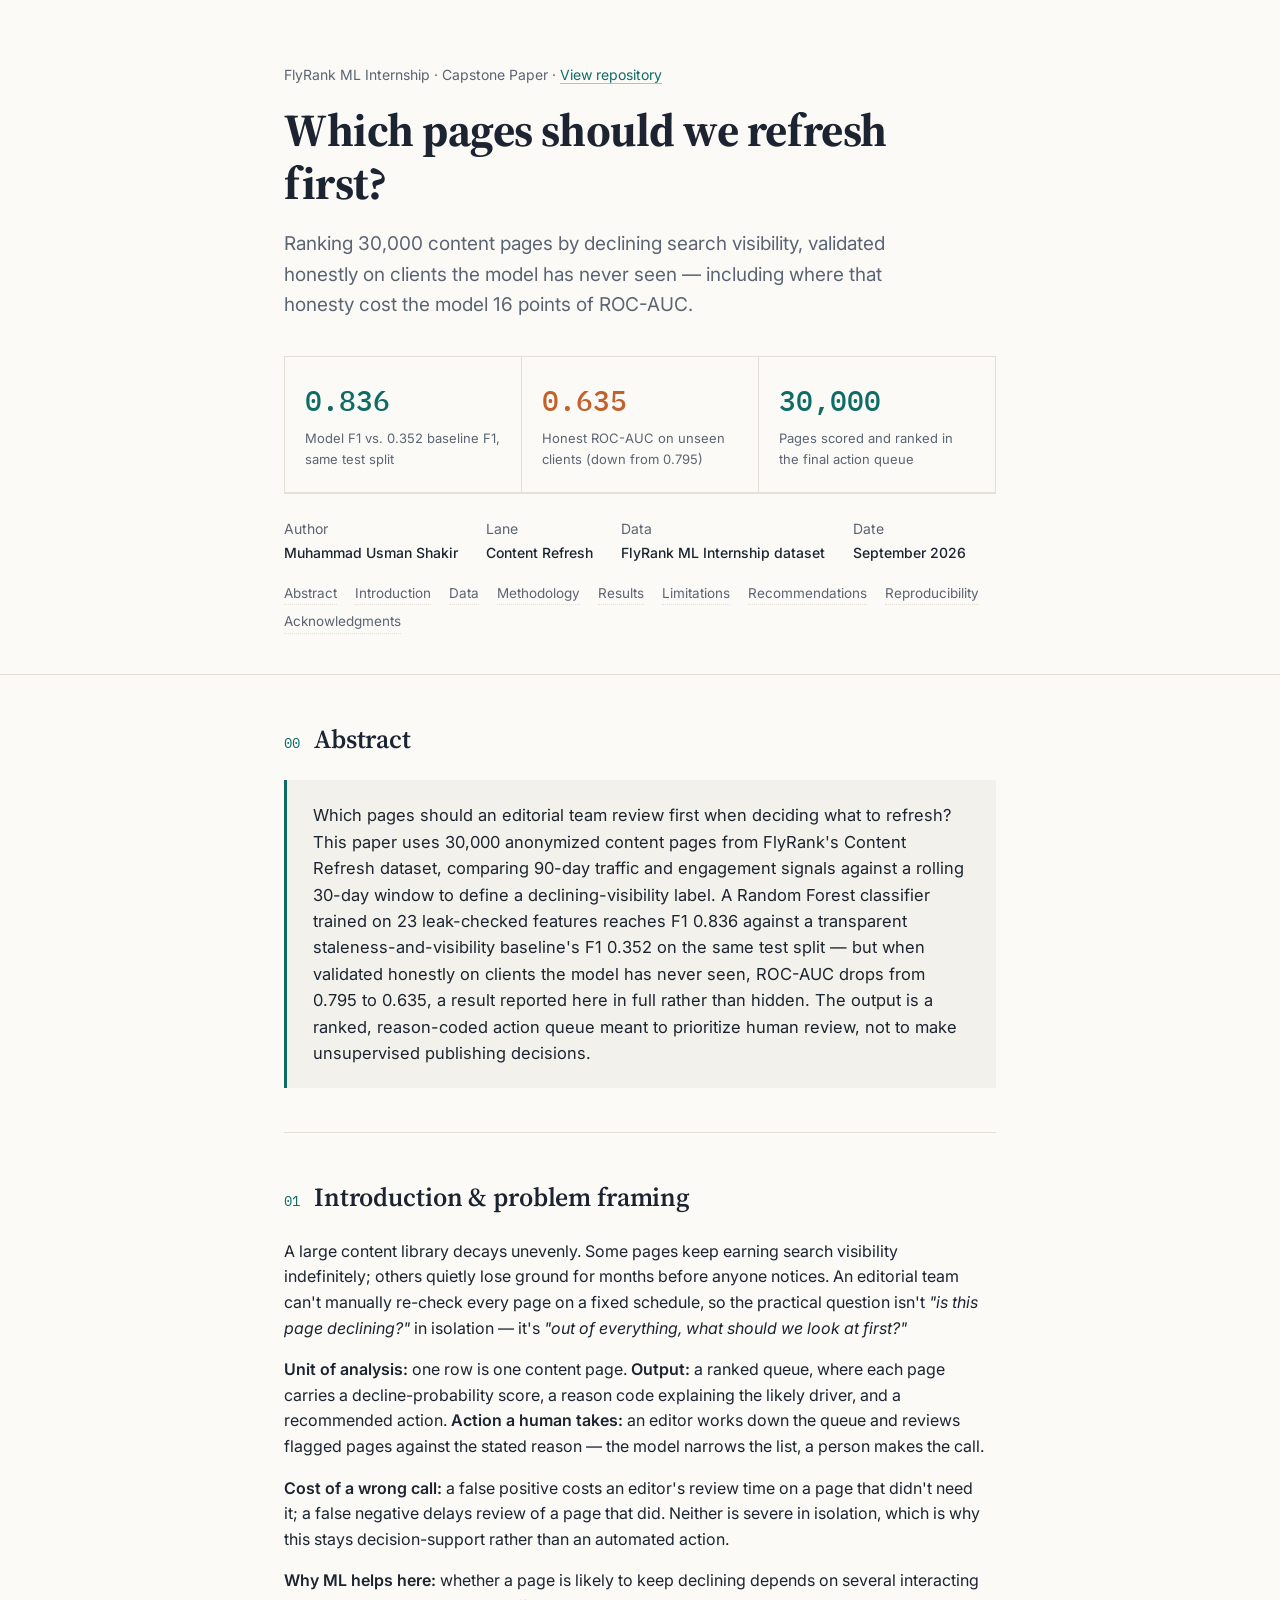
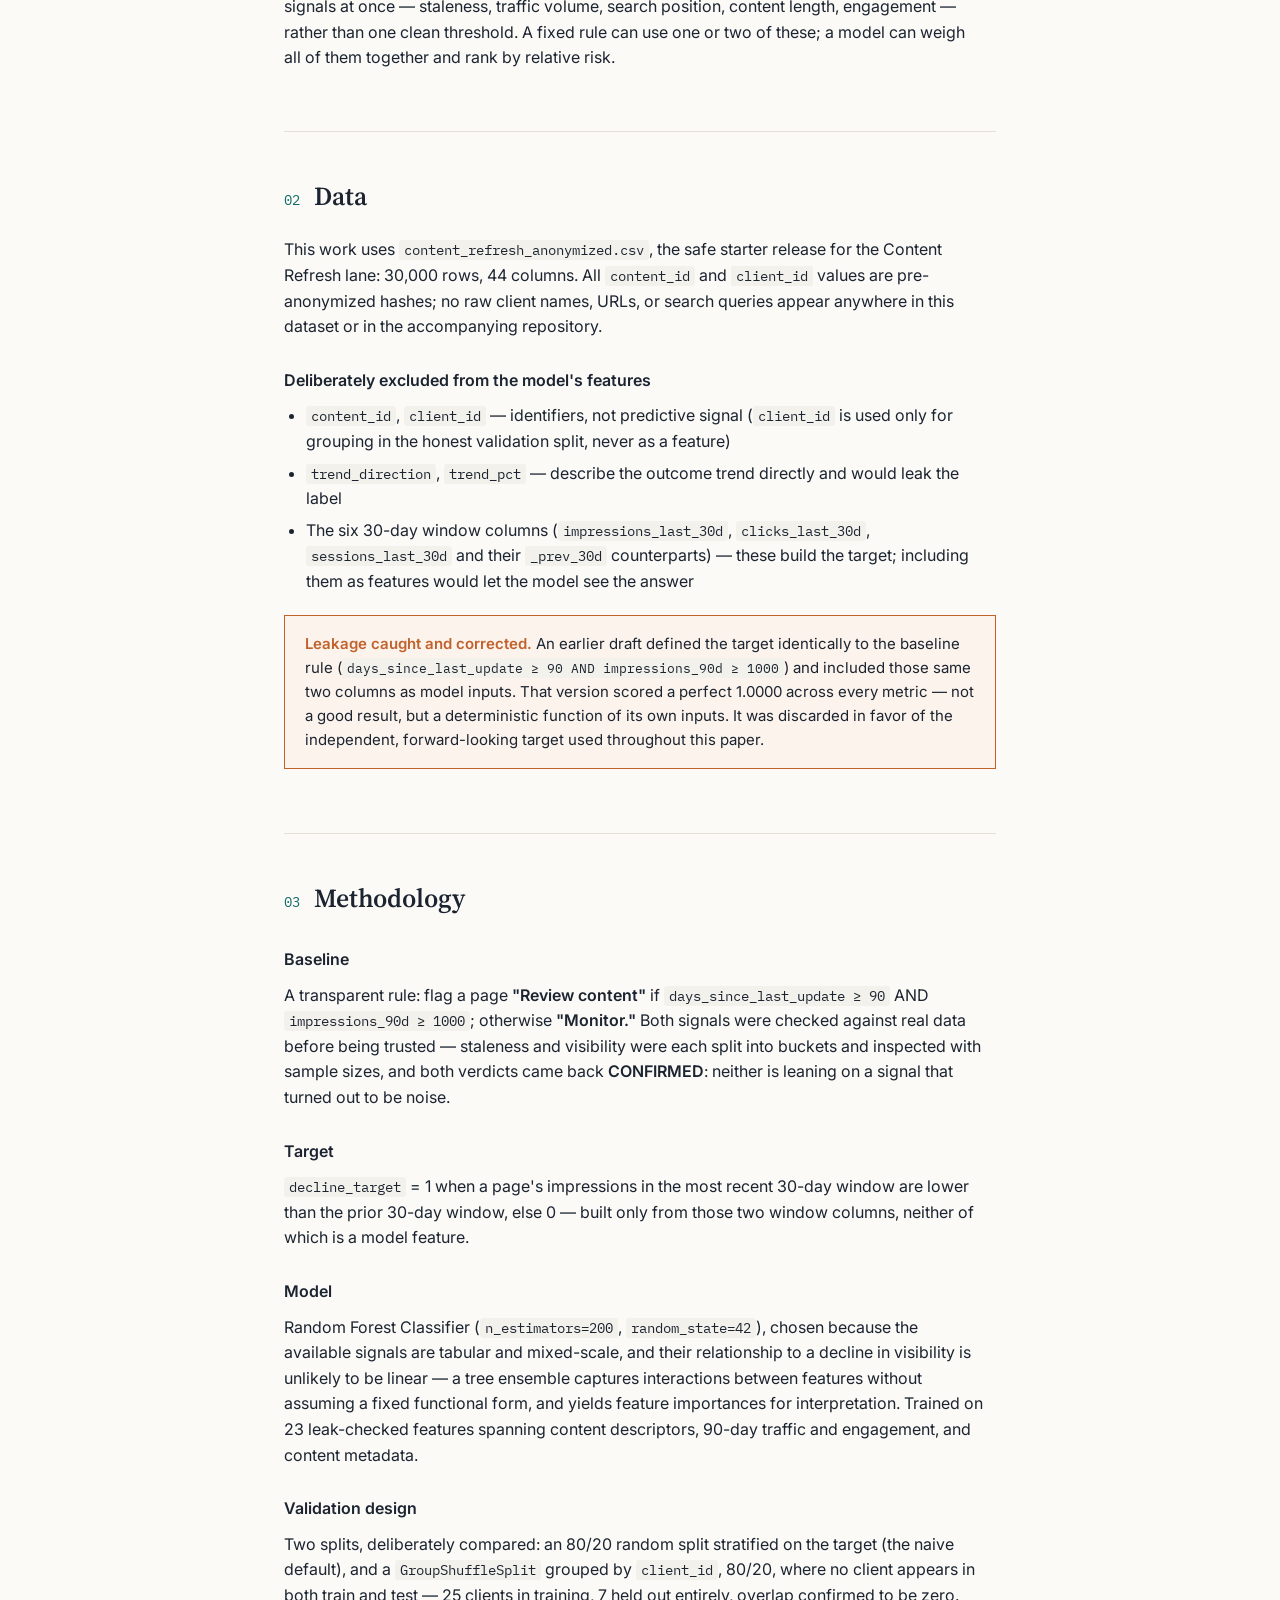
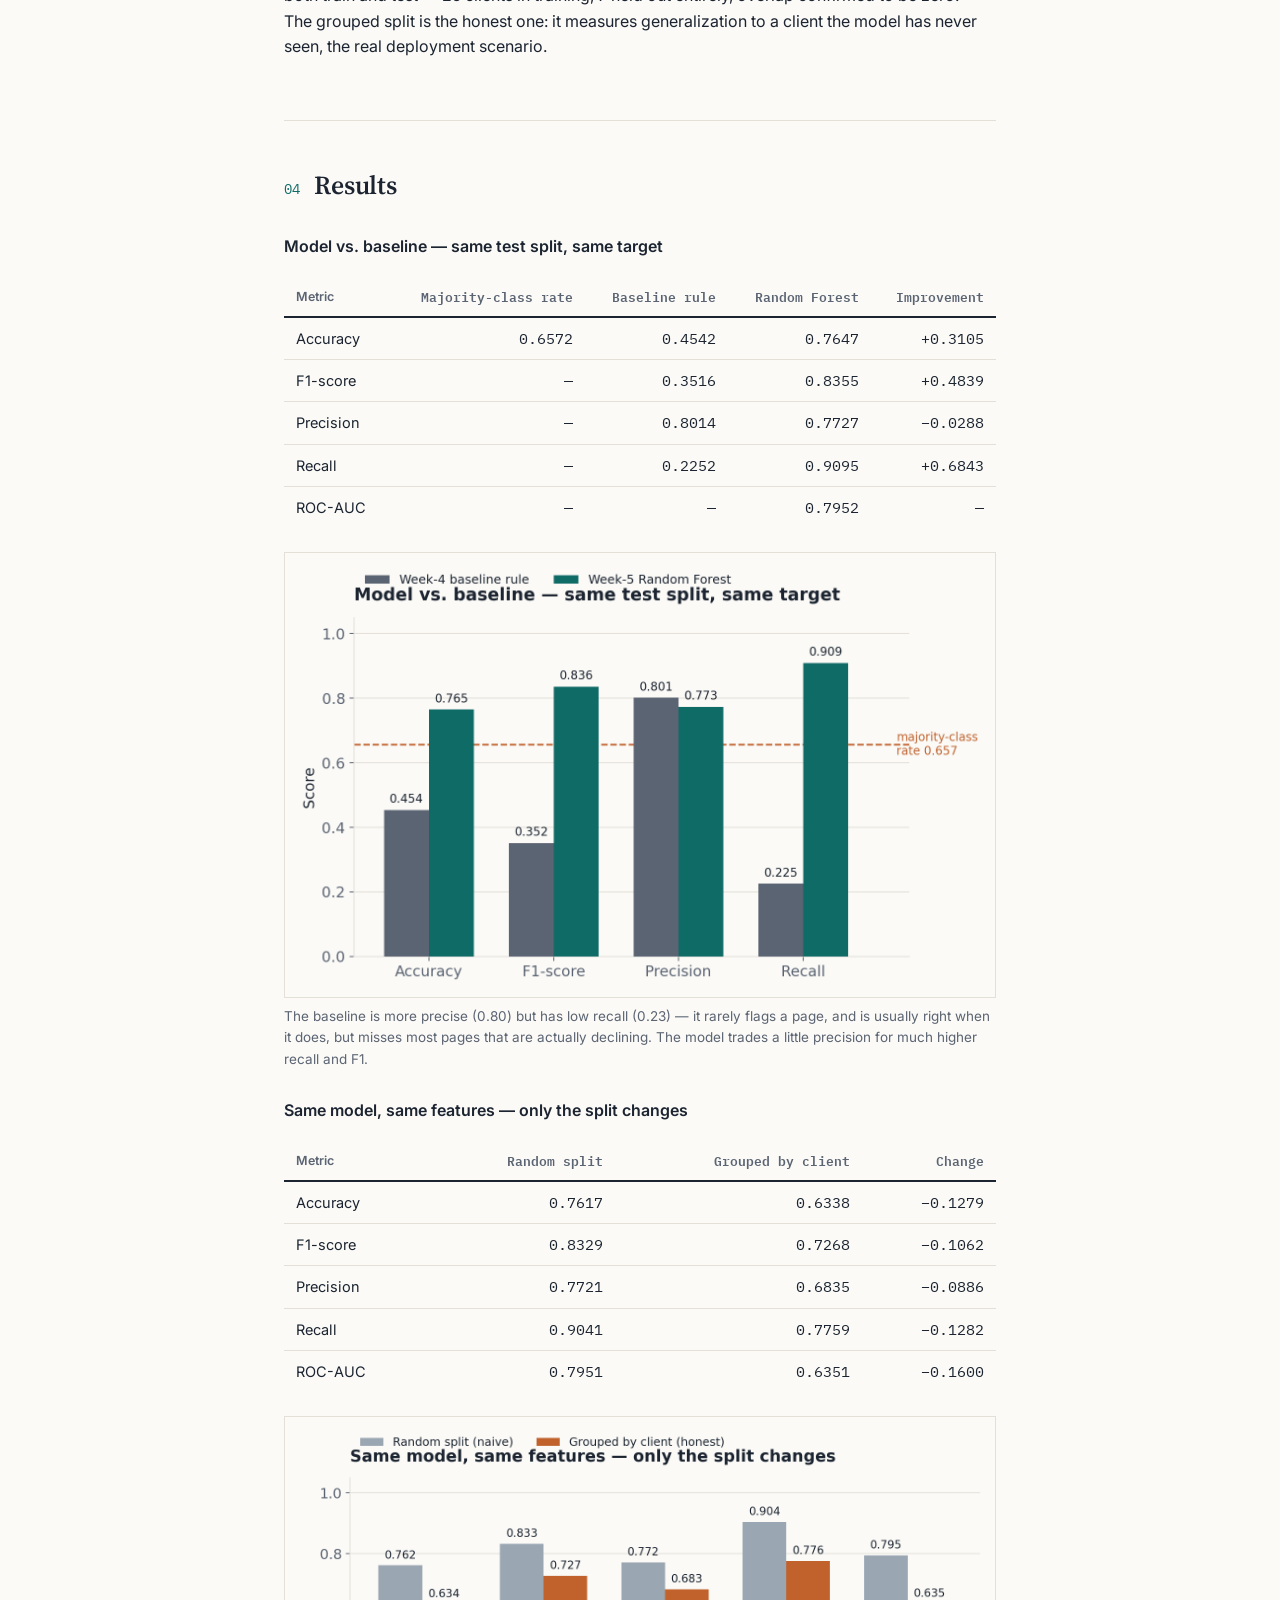
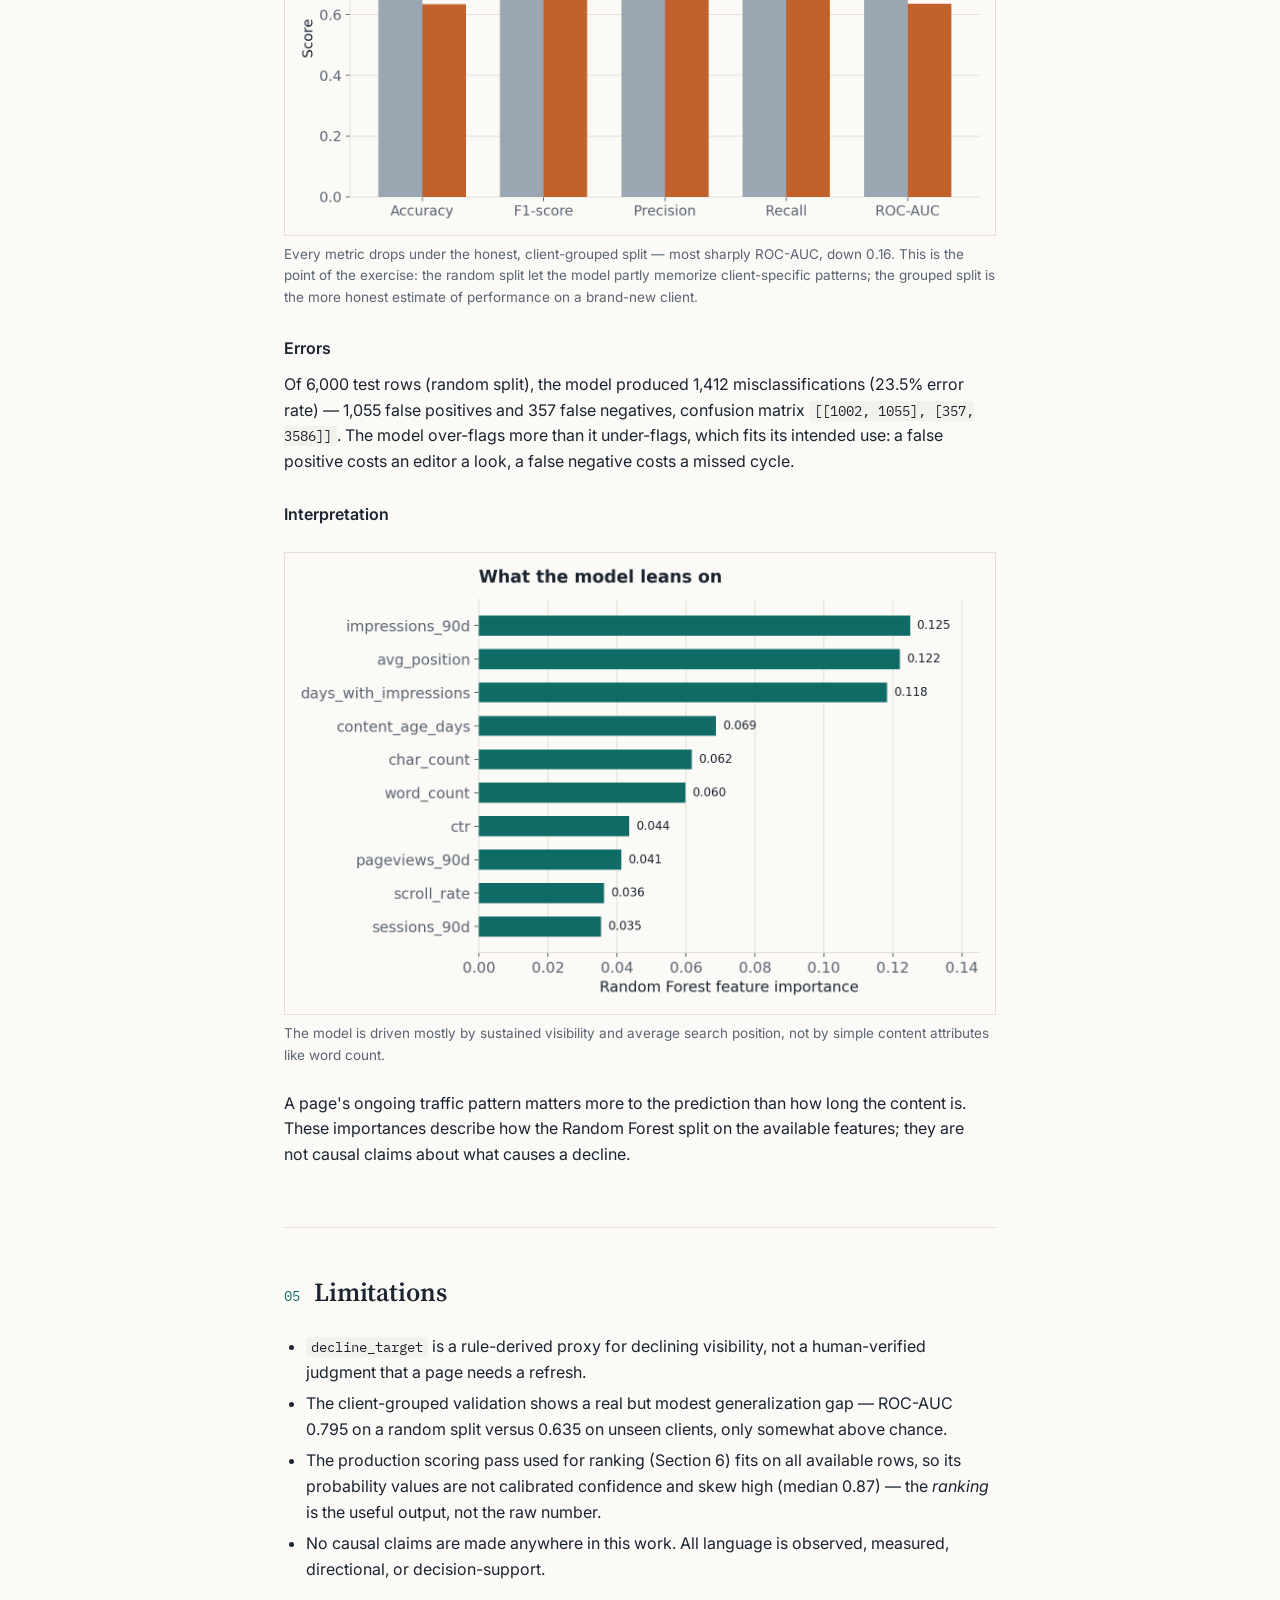
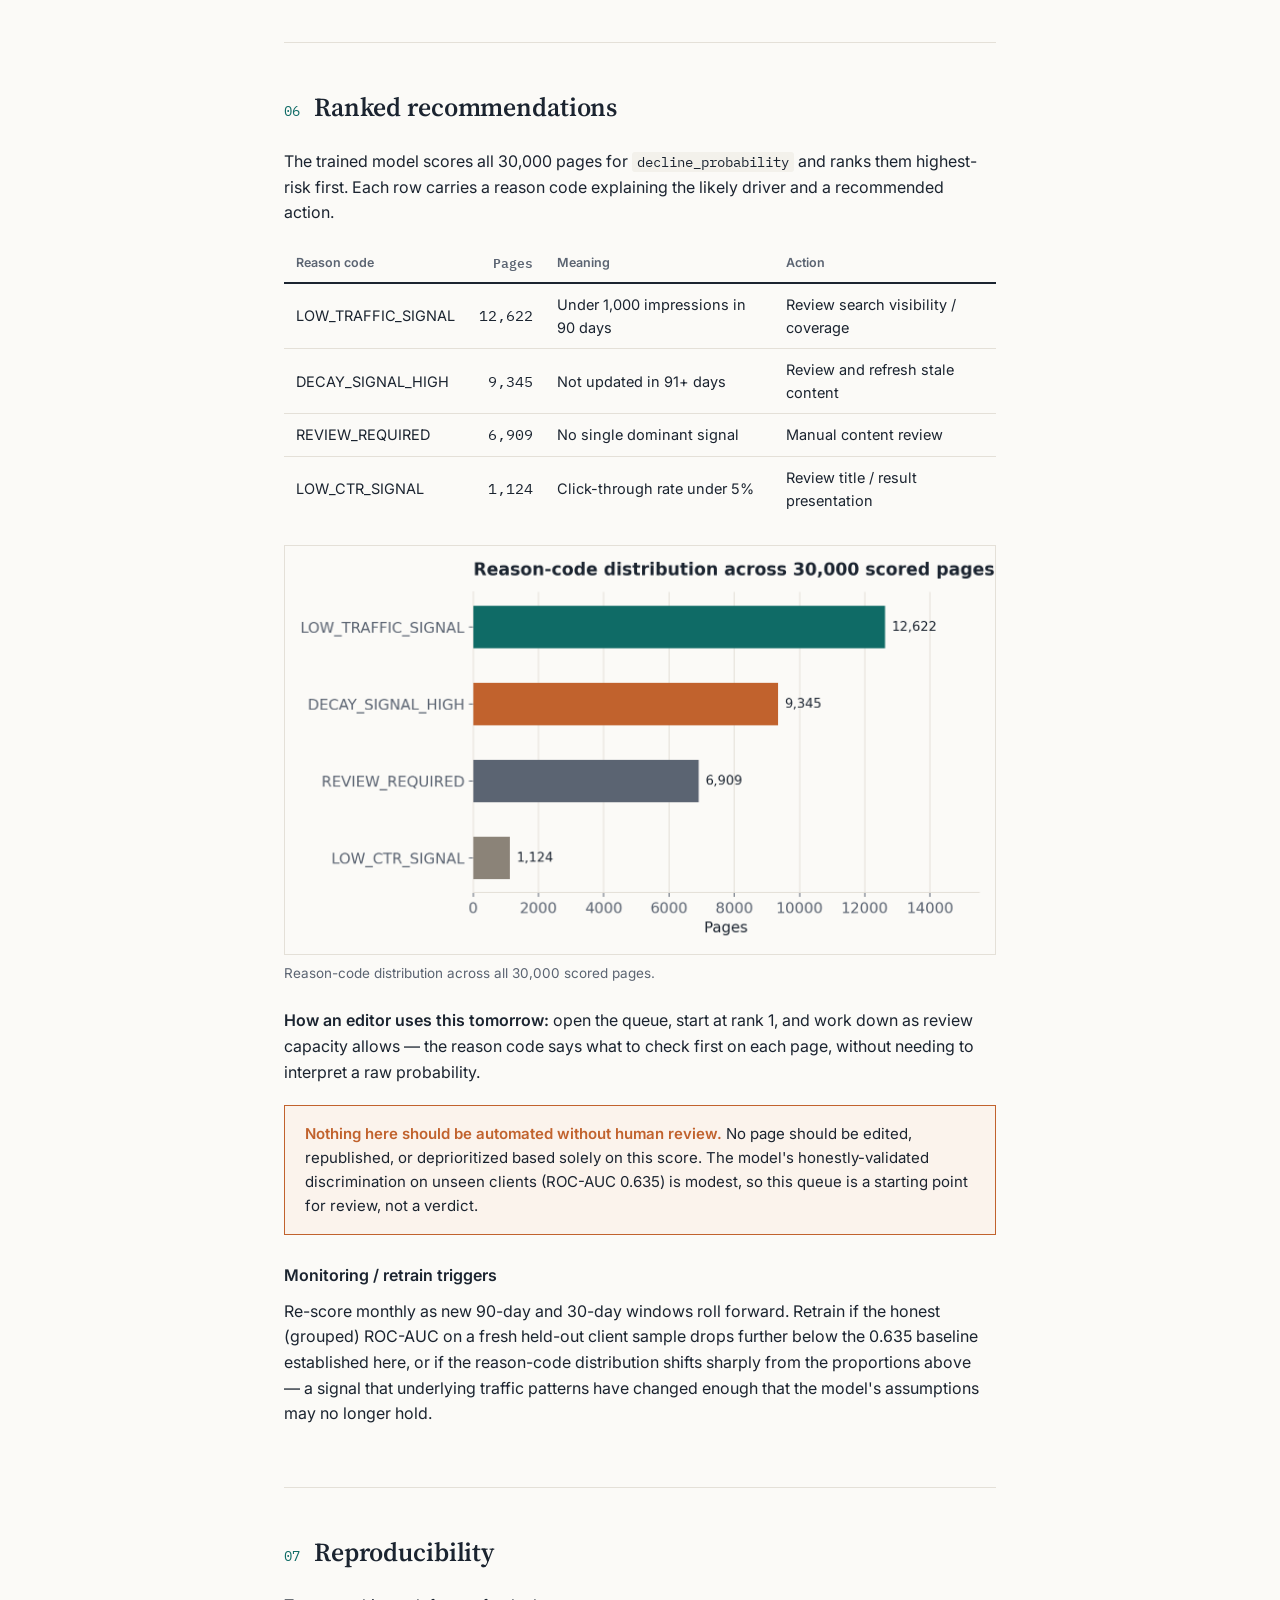
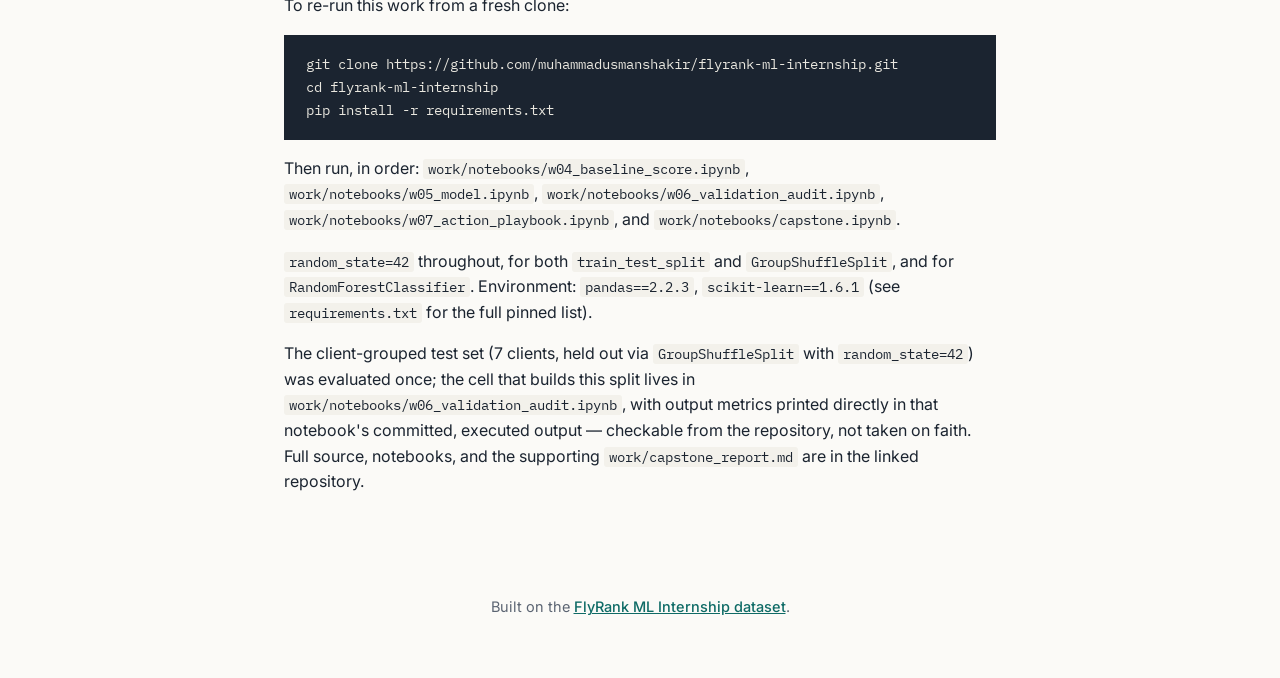
==== commit 39da209c: "Add capstone paper" ====
--- a/docs/index.html
+++ b/docs/index.html
@@ -1,749 +1,505 @@
 <!DOCTYPE html>
 <html lang="en">
-
 <head>
-
-    <meta charset="UTF-8">
-
-    <meta name="viewport"
-          content="width=device-width, initial-scale=1.0">
-
-    <meta name="description"
-          content="AI-Powered Content Opportunity Scoring using Machine Learning. Built during the FlyRank Machine Learning Internship by Muhammad Usman Shakir.">
-
-    <meta name="theme-color"
-          content="#2563eb">
-
-    <title>AI-Powered Content Opportunity Scoring</title>
-
-    <!-- Google Fonts -->
-
-    <link rel="preconnect"
-          href="https://fonts.googleapis.com">
-
-    <link rel="preconnect"
-          href="https://fonts.gstatic.com"
-          crossorigin>
-
-    <link href="https://fonts.googleapis.com/css2?family=Inter:wght@300;400;500;600;700&family=Poppins:wght@500;600;700;800&display=swap"
-          rel="stylesheet">
-
-    <!-- Favicon (Optional) -->
-    <!-- <link rel="icon" href="images/favicon.png"> -->
-
-    <!-- CSS -->
-    <link rel="stylesheet"
-          href="style.css">
-
+<meta charset="UTF-8">
+<meta name="viewport" content="width=device-width, initial-scale=1.0">
+<title>Content Refresh Prioritization — FlyRank ML Internship Capstone</title>
+<link rel="preconnect" href="https://fonts.googleapis.com">
+<link href="https://fonts.googleapis.com/css2?family=Source+Serif+4:opsz,wght@8..60,400;8..60,600;8..60,700&family=Inter:wght@400;500;600&family=IBM+Plex+Mono:wght@400;500&display=swap" rel="stylesheet">
+<style>
+  :root{
+    --bg: #FBFAF7;
+    --ink: #1B2430;
+    --ink-soft: #5B6472;
+    --teal: #0F6B66;
+    --amber: #C1622D;
+    --rule: #E4E0D8;
+    --card: #F3F1EB;
+  }
+  *{box-sizing:border-box;}
+  html{scroll-behavior:smooth;}
+  body{
+    margin:0;
+    background:var(--bg);
+    color:var(--ink);
+    font-family:'Inter',system-ui,sans-serif;
+    line-height:1.6;
+    -webkit-font-smoothing:antialiased;
+  }
+  .wrap{max-width:760px; margin:0 auto; padding:0 24px;}
+  .wide{max-width:880px; margin:0 auto; padding:0 24px;}
+
+  header.hero{
+    border-bottom:1px solid var(--rule);
+    padding:64px 0 40px;
+  }
+  .eyebrow{
+    font-size:14px;
+    color:var(--ink-soft);
+    margin-bottom:18px;
+  }
+  .eyebrow a{color:var(--teal); text-decoration:none; border-bottom:1px solid rgba(15,107,102,.35);}
+  h1{
+    font-family:'Source Serif 4', serif;
+    font-weight:700;
+    font-size:clamp(32px, 5vw, 46px);
+    line-height:1.14;
+    margin:0 0 20px;
+    letter-spacing:-0.01em;
+  }
+  .dek{
+    font-size:19px;
+    color:var(--ink-soft);
+    max-width:640px;
+    margin:0 0 32px;
+  }
+  .meta-row{
+    display:flex; flex-wrap:wrap; gap:28px;
+    font-size:14px; color:var(--ink-soft);
+    padding-top:24px; border-top:1px solid var(--rule);
+  }
+  .meta-row div span{display:block; color:var(--ink); font-weight:500; margin-top:2px;}
+
+  .stat-strip{
+    display:grid;
+    grid-template-columns:repeat(3, 1fr);
+    gap:1px;
+    background:var(--rule);
+    border:1px solid var(--rule);
+    margin:36px 0 0;
+  }
+  .stat{
+    background:var(--bg);
+    padding:22px 20px;
+  }
+  .stat .num{
+    font-family:'IBM Plex Mono', monospace;
+    font-size:28px;
+    font-weight:500;
+    color:var(--teal);
+  }
+  .stat.warn .num{color:var(--amber);}
+  .stat .label{font-size:13px; color:var(--ink-soft); margin-top:4px;}
+
+  main{padding:8px 0 80px;}
+  section{padding:44px 0; border-bottom:1px solid var(--rule);}
+  section:last-of-type{border-bottom:none;}
+
+  .section-head{
+    display:flex; align-items:baseline; gap:14px;
+    margin-bottom:20px;
+  }
+  .section-num{
+    font-family:'IBM Plex Mono', monospace;
+    font-size:14px;
+    color:var(--teal);
+    white-space:nowrap;
+  }
+  h2{
+    font-family:'Source Serif 4', serif;
+    font-weight:600;
+    font-size:26px;
+    margin:0;
+    letter-spacing:-0.005em;
+  }
+  h3{
+    font-family:'Inter', sans-serif;
+    font-weight:600;
+    font-size:16px;
+    margin:28px 0 10px;
+    color:var(--ink);
+  }
+  p{margin:0 0 16px; max-width:70ch;}
+  ul, ol{margin:0 0 16px; padding-left:22px;}
+  li{margin-bottom:6px;}
+  strong{font-weight:600;}
+  code{
+    font-family:'IBM Plex Mono', monospace;
+    font-size:0.88em;
+    background:var(--card);
+    padding:1px 5px;
+    border-radius:3px;
+  }
+  a{color:var(--teal);}
+
+  .abstract{
+    background:var(--card);
+    border-left:3px solid var(--teal);
+    padding:22px 26px;
+    font-size:16.5px;
+    color:var(--ink);
+  }
+
+  table{
+    width:100%;
+    border-collapse:collapse;
+    margin:18px 0 8px;
+    font-size:14.5px;
+  }
+  th, td{
+    text-align:left;
+    padding:9px 12px;
+    border-bottom:1px solid var(--rule);
+  }
+  th{
+    font-weight:600;
+    color:var(--ink-soft);
+    font-size:12.5px;
+    text-transform:none;
+    border-bottom:2px solid var(--ink);
+  }
+  td.num, th.num{font-family:'IBM Plex Mono', monospace; text-align:right;}
+  tr:last-child td{border-bottom:none;}
+
+  figure{margin:24px 0;}
+  figure img{width:100%; display:block; border:1px solid var(--rule);}
+  figcaption{font-size:13.5px; color:var(--ink-soft); margin-top:8px;}
+
+  .callout{
+    border:1px solid var(--amber);
+    background:#FBF3EC;
+    padding:16px 20px;
+    font-size:15px;
+    margin:20px 0;
+  }
+  .callout strong{color:var(--amber);}
+
+  .repro-block{
+    background:var(--ink);
+    color:#E9E7DF;
+    padding:18px 22px;
+    font-family:'IBM Plex Mono', monospace;
+    font-size:13.5px;
+    line-height:1.7;
+    overflow-x:auto;
+  }
+  .repro-block div{white-space:pre;}
+
+  footer{
+    padding:40px 0 60px;
+  }
+  .ack{
+    text-align:center;
+    color:var(--ink-soft);
+    font-size:14.5px;
+  }
+  .ack a{color:var(--teal); font-weight:500;}
+
+  nav.toc{
+    display:flex; flex-wrap:wrap; gap:6px 18px;
+    font-size:13.5px;
+    color:var(--ink-soft);
+    padding:18px 0 0;
+  }
+  nav.toc a{color:var(--ink-soft); text-decoration:none; border-bottom:1px dotted var(--rule);}
+  nav.toc a:hover{color:var(--teal);}
+
+  @media (max-width:600px){
+    .stat-strip{grid-template-columns:1fr;}
+    header.hero{padding:44px 0 28px;}
+  }
+</style>
 </head>
-
 <body>
 
-<!-- ========================= -->
-<!-- NAVIGATION -->
-<!-- ========================= -->
-
-<nav class="navbar">
-
-    <div class="logo">
-
-        AI Search Intelligence
-
+<header class="hero">
+  <div class="wrap">
+    <div class="eyebrow">FlyRank ML Internship &middot; Capstone Paper &middot; <a href="https://github.com/muhammadusmanshakir/flyrank-ml-internship">View repository</a></div>
+    <h1>Which pages should we refresh first?</h1>
+    <p class="dek">Ranking 30,000 content pages by declining search visibility, validated honestly on clients the model has never seen — including where that honesty cost the model 16 points of ROC-AUC.</p>
+
+    <div class="stat-strip">
+      <div class="stat">
+        <div class="num">0.836</div>
+        <div class="label">Model F1 vs. 0.352 baseline F1, same test split</div>
+      </div>
+      <div class="stat warn">
+        <div class="num">0.635</div>
+        <div class="label">Honest ROC-AUC on unseen clients (down from 0.795)</div>
+      </div>
+      <div class="stat">
+        <div class="num">30,000</div>
+        <div class="label">Pages scored and ranked in the final action queue</div>
+      </div>
     </div>
 
-    <div class="menu-toggle"
-         id="menu-toggle">
-
-        ☰
-
+    <div class="meta-row">
+      <div>Author<span>Muhammad Usman Shakir</span></div>
+      <div>Lane<span>Content Refresh</span></div>
+      <div>Data<span>FlyRank ML Internship dataset</span></div>
+      <div>Date<span>September 2026</span></div>
     </div>
 
-    <ul class="nav-links"
-        id="nav-links">
-
-        <li>
-            <a href="index.html">Home</a>
-        </li>
-
-        <li>
-            <a href="research.html">Research</a>
-        </li>
-
-        <li>
-            <a href="methodology.html">Methodology</a>
-        </li>
-
-        <li>
-            <a href="results.html">Results</a>
-        </li>
-
-        <li>
-            <a href="recommendations.html">Recommendations</a>
-        </li>
-
-        <li>
-            <a href="about.html">About</a>
-        </li>
-
-        <li>
-            <a href="https://github.com/muhammadusmanshakir/flyrank-ml-internship"
-               target="_blank">
-
-                GitHub
-
-            </a>
-        </li>
-
-        <li>
-
-            <button id="theme-toggle">
-
-                🌙
-
-            </button>
-
-        </li>
-
+    <nav class="toc">
+      <a href="#abstract">Abstract</a>
+      <a href="#intro">Introduction</a>
+      <a href="#data">Data</a>
+      <a href="#methodology">Methodology</a>
+      <a href="#results">Results</a>
+      <a href="#limitations">Limitations</a>
+      <a href="#recommendations">Recommendations</a>
+      <a href="#reproducibility">Reproducibility</a>
+      <a href="#acknowledgments">Acknowledgments</a>
+    </nav>
+  </div>
+</header>
+
+<main class="wrap">
+
+  <section id="abstract">
+    <div class="section-head"><span class="section-num">00</span><h2>Abstract</h2></div>
+    <div class="abstract">
+      Which pages should an editorial team review first when deciding what to refresh?
+      This paper uses 30,000 anonymized content pages from FlyRank's Content Refresh
+      dataset, comparing 90-day traffic and engagement signals against a rolling 30-day
+      window to define a declining-visibility label. A Random Forest classifier trained
+      on 23 leak-checked features reaches F1 0.836 against a transparent
+      staleness-and-visibility baseline's F1 0.352 on the same test split — but when
+      validated honestly on clients the model has never seen, ROC-AUC drops from 0.795
+      to 0.635, a result reported here in full rather than hidden. The output is a
+      ranked, reason-coded action queue meant to prioritize human review, not to make
+      unsupervised publishing decisions.
+    </div>
+  </section>
+
+  <section id="intro">
+    <div class="section-head"><span class="section-num">01</span><h2>Introduction &amp; problem framing</h2></div>
+    <p>
+      A large content library decays unevenly. Some pages keep earning search visibility
+      indefinitely; others quietly lose ground for months before anyone notices. An
+      editorial team can't manually re-check every page on a fixed schedule, so the
+      practical question isn't <em>"is this page declining?"</em> in isolation — it's
+      <em>"out of everything, what should we look at first?"</em>
+    </p>
+    <p>
+      <strong>Unit of analysis:</strong> one row is one content page. <strong>Output:</strong>
+      a ranked queue, where each page carries a decline-probability score, a reason code
+      explaining the likely driver, and a recommended action. <strong>Action a human
+      takes:</strong> an editor works down the queue and reviews flagged pages against
+      the stated reason — the model narrows the list, a person makes the call.
+    </p>
+    <p>
+      <strong>Cost of a wrong call:</strong> a false positive costs an editor's review
+      time on a page that didn't need it; a false negative delays review of a page that
+      did. Neither is severe in isolation, which is why this stays decision-support
+      rather than an automated action.
+    </p>
+    <p>
+      <strong>Why ML helps here:</strong> whether a page is likely to keep declining
+      depends on several interacting signals at once — staleness, traffic volume,
+      search position, content length, engagement — rather than one clean threshold.
+      A fixed rule can use one or two of these; a model can weigh all of them together
+      and rank by relative risk.
+    </p>
+  </section>
+
+  <section id="data">
+    <div class="section-head"><span class="section-num">02</span><h2>Data</h2></div>
+    <p>
+      This work uses <code>content_refresh_anonymized.csv</code>, the safe starter
+      release for the Content Refresh lane: 30,000 rows, 44 columns. All
+      <code>content_id</code> and <code>client_id</code> values are pre-anonymized
+      hashes; no raw client names, URLs, or search queries appear anywhere in this
+      dataset or in the accompanying repository.
+    </p>
+    <h3>Deliberately excluded from the model's features</h3>
+    <ul>
+      <li><code>content_id</code>, <code>client_id</code> — identifiers, not predictive signal (<code>client_id</code> is used only for grouping in the honest validation split, never as a feature)</li>
+      <li><code>trend_direction</code>, <code>trend_pct</code> — describe the outcome trend directly and would leak the label</li>
+      <li>The six 30-day window columns (<code>impressions_last_30d</code>, <code>clicks_last_30d</code>, <code>sessions_last_30d</code> and their <code>_prev_30d</code> counterparts) — these build the target; including them as features would let the model see the answer</li>
     </ul>
-
-</nav>
-
-<!-- ========================= -->
-<!-- HERO -->
-<!-- ========================= -->
-
-<section class="hero">
-
-    <div class="hero-content">
-
-        <span class="badge">
-
-            🚀 FlyRank Machine Learning Internship Capstone
-
-        </span>
-
-        <h1>
-
-            AI-Powered <br>
-
-            Content Opportunity Scoring
-
-        </h1>
-
-        <h2>
-
-            Search Intelligence using Machine Learning
-
-        </h2>
-
-        <p class="description">
-
-            An end-to-end Machine Learning project developed during the
-            FlyRank ML Internship that analyzes search intelligence data,
-            predicts content opportunity scores, and provides actionable
-            SEO recommendations using Random Forest Regression.
-
-        </p>
-
-        <div class="buttons">
-
-            <a href="research.html"
-               class="btn primary">
-
-                📄 Explore Research
-
-            </a>
-
-            <a href="results.html"
-               class="btn secondary">
-
-                📊 View Results
-
-            </a>
-
-        </div>
-
+    <div class="callout">
+      <strong>Leakage caught and corrected.</strong> An earlier draft defined the target
+      identically to the baseline rule (<code>days_since_last_update &ge; 90 AND
+      impressions_90d &ge; 1000</code>) and included those same two columns as model
+      inputs. That version scored a perfect 1.0000 across every metric — not a good
+      result, but a deterministic function of its own inputs. It was discarded in favor
+      of the independent, forward-looking target used throughout this paper.
     </div>
-
-    <div class="hero-image">
-
-        <img src="images/ai-illustration.svg"
-             class="hero-img"
-             alt="Artificial Intelligence Illustration">
-
+  </section>
+
+  <section id="methodology">
+    <div class="section-head"><span class="section-num">03</span><h2>Methodology</h2></div>
+    <h3>Baseline</h3>
+    <p>
+      A transparent rule: flag a page <strong>"Review content"</strong> if
+      <code>days_since_last_update &ge; 90</code> AND <code>impressions_90d &ge;
+      1000</code>; otherwise <strong>"Monitor."</strong> Both signals were checked
+      against real data before being trusted — staleness and visibility were each split
+      into buckets and inspected with sample sizes, and both verdicts came back
+      <strong>CONFIRMED</strong>: neither is leaning on a signal that turned out to be
+      noise.
+    </p>
+    <h3>Target</h3>
+    <p>
+      <code>decline_target</code> = 1 when a page's impressions in the most recent
+      30-day window are lower than the prior 30-day window, else 0 — built only from
+      those two window columns, neither of which is a model feature.
+    </p>
+    <h3>Model</h3>
+    <p>
+      Random Forest Classifier (<code>n_estimators=200</code>,
+      <code>random_state=42</code>), chosen because the available signals are tabular
+      and mixed-scale, and their relationship to a decline in visibility is unlikely to
+      be linear — a tree ensemble captures interactions between features without
+      assuming a fixed functional form, and yields feature importances for
+      interpretation. Trained on 23 leak-checked features spanning content descriptors,
+      90-day traffic and engagement, and content metadata.
+    </p>
+    <h3>Validation design</h3>
+    <p>
+      Two splits, deliberately compared: an 80/20 random split stratified on the target
+      (the naive default), and a <code>GroupShuffleSplit</code> grouped by
+      <code>client_id</code>, 80/20, where no client appears in both train and test — 25
+      clients in training, 7 held out entirely, overlap confirmed to be zero. The
+      grouped split is the honest one: it measures generalization to a client the model
+      has never seen, the real deployment scenario.
+    </p>
+  </section>
+
+  <section id="results">
+    <div class="section-head"><span class="section-num">04</span><h2>Results</h2></div>
+
+    <h3>Model vs. baseline — same test split, same target</h3>
+    <table>
+      <thead><tr><th>Metric</th><th class="num">Majority-class rate</th><th class="num">Baseline rule</th><th class="num">Random Forest</th><th class="num">Improvement</th></tr></thead>
+      <tbody>
+        <tr><td>Accuracy</td><td class="num">0.6572</td><td class="num">0.4542</td><td class="num">0.7647</td><td class="num">+0.3105</td></tr>
+        <tr><td>F1-score</td><td class="num">&mdash;</td><td class="num">0.3516</td><td class="num">0.8355</td><td class="num">+0.4839</td></tr>
+        <tr><td>Precision</td><td class="num">&mdash;</td><td class="num">0.8014</td><td class="num">0.7727</td><td class="num">&minus;0.0288</td></tr>
+        <tr><td>Recall</td><td class="num">&mdash;</td><td class="num">0.2252</td><td class="num">0.9095</td><td class="num">+0.6843</td></tr>
+        <tr><td>ROC-AUC</td><td class="num">&mdash;</td><td class="num">&mdash;</td><td class="num">0.7952</td><td class="num">&mdash;</td></tr>
+      </tbody>
+    </table>
+    <figure>
+      <img src="charts/model_vs_baseline.png" alt="Bar chart comparing the Week-4 baseline rule against the Week-5 Random Forest across accuracy, F1, precision and recall, with a dashed line marking the majority-class rate.">
+      <figcaption>The baseline is more precise (0.80) but has low recall (0.23) — it rarely flags a page, and is usually right when it does, but misses most pages that are actually declining. The model trades a little precision for much higher recall and F1.</figcaption>
+    </figure>
+
+    <h3>Same model, same features — only the split changes</h3>
+    <table>
+      <thead><tr><th>Metric</th><th class="num">Random split</th><th class="num">Grouped by client</th><th class="num">Change</th></tr></thead>
+      <tbody>
+        <tr><td>Accuracy</td><td class="num">0.7617</td><td class="num">0.6338</td><td class="num">&minus;0.1279</td></tr>
+        <tr><td>F1-score</td><td class="num">0.8329</td><td class="num">0.7268</td><td class="num">&minus;0.1062</td></tr>
+        <tr><td>Precision</td><td class="num">0.7721</td><td class="num">0.6835</td><td class="num">&minus;0.0886</td></tr>
+        <tr><td>Recall</td><td class="num">0.9041</td><td class="num">0.7759</td><td class="num">&minus;0.1282</td></tr>
+        <tr><td>ROC-AUC</td><td class="num">0.7951</td><td class="num">0.6351</td><td class="num">&minus;0.1600</td></tr>
+      </tbody>
+    </table>
+    <figure>
+      <img src="charts/honest_validation_drop.png" alt="Bar chart comparing the same model's metrics under a random split versus a client-grouped split, showing a consistent drop under the honest split.">
+      <figcaption>Every metric drops under the honest, client-grouped split — most sharply ROC-AUC, down 0.16. This is the point of the exercise: the random split let the model partly memorize client-specific patterns; the grouped split is the more honest estimate of performance on a brand-new client.</figcaption>
+    </figure>
+
+    <h3>Errors</h3>
+    <p>
+      Of 6,000 test rows (random split), the model produced 1,412 misclassifications
+      (23.5% error rate) — 1,055 false positives and 357 false negatives, confusion
+      matrix <code>[[1002, 1055], [357, 3586]]</code>. The model over-flags more than it
+      under-flags, which fits its intended use: a false positive costs an editor a
+      look, a false negative costs a missed cycle.
+    </p>
+
+    <h3>Interpretation</h3>
+    <figure>
+      <img src="charts/feature_importance.png" alt="Horizontal bar chart of the top 10 Random Forest feature importances, led by impressions_90d, avg_position, and days_with_impressions.">
+      <figcaption>The model is driven mostly by sustained visibility and average search position, not by simple content attributes like word count.</figcaption>
+    </figure>
+    <p>
+      A page's ongoing traffic pattern matters more to the prediction than how long the
+      content is. These importances describe how the Random Forest split on the
+      available features; they are not causal claims about what causes a decline.
+    </p>
+  </section>
+
+  <section id="limitations">
+    <div class="section-head"><span class="section-num">05</span><h2>Limitations</h2></div>
+    <ul>
+      <li><code>decline_target</code> is a rule-derived proxy for declining visibility, not a human-verified judgment that a page needs a refresh.</li>
+      <li>The client-grouped validation shows a real but modest generalization gap — ROC-AUC 0.795 on a random split versus 0.635 on unseen clients, only somewhat above chance.</li>
+      <li>The production scoring pass used for ranking (Section 6) fits on all available rows, so its probability values are not calibrated confidence and skew high (median 0.87) — the <em>ranking</em> is the useful output, not the raw number.</li>
+      <li>No causal claims are made anywhere in this work. All language is observed, measured, directional, or decision-support.</li>
+    </ul>
+  </section>
+
+  <section id="recommendations">
+    <div class="section-head"><span class="section-num">06</span><h2>Ranked recommendations</h2></div>
+    <p>
+      The trained model scores all 30,000 pages for <code>decline_probability</code> and
+      ranks them highest-risk first. Each row carries a reason code explaining the
+      likely driver and a recommended action.
+    </p>
+    <table>
+      <thead><tr><th>Reason code</th><th class="num">Pages</th><th>Meaning</th><th>Action</th></tr></thead>
+      <tbody>
+        <tr><td>LOW_TRAFFIC_SIGNAL</td><td class="num">12,622</td><td>Under 1,000 impressions in 90 days</td><td>Review search visibility / coverage</td></tr>
+        <tr><td>DECAY_SIGNAL_HIGH</td><td class="num">9,345</td><td>Not updated in 91+ days</td><td>Review and refresh stale content</td></tr>
+        <tr><td>REVIEW_REQUIRED</td><td class="num">6,909</td><td>No single dominant signal</td><td>Manual content review</td></tr>
+        <tr><td>LOW_CTR_SIGNAL</td><td class="num">1,124</td><td>Click-through rate under 5%</td><td>Review title / result presentation</td></tr>
+      </tbody>
+    </table>
+    <figure>
+      <img src="charts/reason_code_distribution.png" alt="Horizontal bar chart of reason code counts across 30,000 scored pages, led by LOW_TRAFFIC_SIGNAL and DECAY_SIGNAL_HIGH.">
+      <figcaption>Reason-code distribution across all 30,000 scored pages.</figcaption>
+    </figure>
+    <p>
+      <strong>How an editor uses this tomorrow:</strong> open the queue, start at rank
+      1, and work down as review capacity allows — the reason code says what to check
+      first on each page, without needing to interpret a raw probability.
+    </p>
+    <div class="callout">
+      <strong>Nothing here should be automated without human review.</strong> No page
+      should be edited, republished, or deprioritized based solely on this score. The
+      model's honestly-validated discrimination on unseen clients (ROC-AUC 0.635) is
+      modest, so this queue is a starting point for review, not a verdict.
     </div>
-
-</section>
-<!-- ========================================= -->
-<!-- PROJECT OVERVIEW -->
-<!-- ========================================= -->
-
-<section class="section">
-
-    <h2 class="section-title">
-
-        Project Overview
-
-    </h2>
-
-    <div class="card">
-
-        <p>
-
-            The objective of this capstone project is to identify
-            high-value SEO content opportunities using Machine Learning.
-
-            The workflow combines data preprocessing,
-            feature engineering,
-            Random Forest Regression,
-            model evaluation,
-            and explainable analytics to help SEO teams
-            make data-driven decisions.
-
-        </p>
-
-    </div>
-
-</section>
-
-<!-- ========================================= -->
-<!-- MACHINE LEARNING WORKFLOW -->
-<!-- ========================================= -->
-
-<section class="section">
-
-    <h2 class="section-title">
-
-        Machine Learning Workflow
-
-    </h2>
-
-    <div class="overview-grid">
-
-        <div class="overview-card">
-
-            <h3>📥</h3>
-
-            <h3>Collect Search Data</h3>
-
-            <p>
-
-                Import search intelligence data from the
-                FlyRank Search Intelligence Warehouse.
-
-            </p>
-
-        </div>
-
-        <div class="overview-card">
-
-            <h3>🧹</h3>
-
-            <h3>Clean & Prepare Data</h3>
-
-            <p>
-
-                Handle missing values, transform features,
-                and prepare the dataset for model training.
-
-            </p>
-
-        </div>
-
-        <div class="overview-card">
-
-            <h3>🤖</h3>
-
-            <h3>Train Model</h3>
-
-            <p>
-
-                Train a Random Forest Regression model
-                to predict content opportunity scores.
-
-            </p>
-
-        </div>
-
-        <div class="overview-card">
-
-            <h3>📊</h3>
-
-            <h3>Evaluate Performance</h3>
-
-            <p>
-
-                Compare the trained model using
-                MAE and R² evaluation metrics.
-
-            </p>
-
-        </div>
-
-    </div>
-
-</section>
-
-<!-- ========================================= -->
-<!-- WHY THIS PROJECT MATTERS -->
-<!-- ========================================= -->
-
-<section class="section">
-
-    <h2 class="section-title">
-
-        Why This Project Matters
-
-    </h2>
-
-    <div class="overview-grid">
-
-        <div class="overview-card">
-
-            <h3>🌍 Large Scale Data</h3>
-
-            <p>
-
-                Processed millions of search intelligence
-                records from the FlyRank Search Intelligence
-                Warehouse.
-
-            </p>
-
-        </div>
-
-        <div class="overview-card">
-
-            <h3>⚡ High Performance</h3>
-
-            <p>
-
-                DuckDB enabled extremely fast querying
-                and efficient analysis of large datasets.
-
-            </p>
-
-        </div>
-
-        <div class="overview-card">
-
-            <h3>🧠 Machine Learning</h3>
-
-            <p>
-
-                Random Forest Regression accurately predicts
-                valuable content opportunities for SEO teams.
-
-            </p>
-
-        </div>
-
-        <div class="overview-card">
-
-            <h3>📈 Business Value</h3>
-
-            <p>
-
-                Supports data-driven SEO strategies by
-                identifying pages with the greatest
-                optimization potential.
-
-            </p>
-
-        </div>
-
-    </div>
-
-</section>
-
-<!-- ========================================= -->
-<!-- PERFORMANCE DASHBOARD -->
-<!-- ========================================= -->
-
-<section class="section">
-
-    <h2 class="section-title">
-
-        Performance Dashboard
-
-    </h2>
-
-    <div class="stats">
-
-        <div class="stat-card">
-
-            <h2 class="counter"
-                data-target="78">
-
-                78M+
-
-            </h2>
-
-            <p>
-
-                Warehouse Records
-
-            </p>
-
-        </div>
-
-        <div class="stat-card">
-
-            <h2>
-
-                0.224
-
-            </h2>
-
-            <p>
-
-                Random Forest MAE
-
-            </p>
-
-        </div>
-
-        <div class="stat-card">
-
-            <h2>
-
-                0.997
-
-            </h2>
-
-            <p>
-
-                R² Score
-
-            </p>
-
-        </div>
-
-        <div class="stat-card">
-
-            <h2>
-
-                5+
-
-            </h2>
-
-            <p>
-
-                Engineered Features
-
-            </p>
-
-        </div>
-
-    </div>
-
-</section>
-
-<!-- ========================================= -->
-<!-- PROJECT GALLERY -->
-<!-- ========================================= -->
-
-<section class="section">
-
-    <h2 class="section-title">
-
-        Project Gallery
-
-    </h2>
-
-    <p class="section-subtitle">
-
-        Visual insights generated throughout the machine learning workflow.
-
-    </p>
-
-    <div class="gallery">
-
-        <div class="gallery-card">
-
-            <img src="images/feature_importance.png"
-                 alt="Feature Importance">
-
-            <div class="gallery-content">
-
-                <h3>
-
-                    Feature Importance
-
-                </h3>
-
-                <p>
-
-                    Shows which engineered features contributed the most
-                    toward predicting content opportunity scores.
-
-                </p>
-
-            </div>
-
-        </div>
-
-        <div class="gallery-card">
-
-            <img src="images/model_comparison.png"
-                 alt="Model Comparison">
-
-            <div class="gallery-content">
-
-                <h3>
-
-                    Model Comparison
-
-                </h3>
-
-                <p>
-
-                    Performance comparison between the baseline
-                    predictor and the Random Forest Regression model.
-
-                </p>
-
-            </div>
-
-        </div>
-
-        <div class="gallery-card">
-
-            <img src="images/opportunity_distribution.png"
-                 alt="Opportunity Distribution">
-
-            <div class="gallery-content">
-
-                <h3>
-
-                    Opportunity Distribution
-
-                </h3>
-
-                <p>
-
-                    Distribution of predicted content opportunity
-                    scores across the complete dataset.
-
-                </p>
-
-            </div>
-
-        </div>
-
-    </div>
-
-</section>
-
-<!-- ========================================= -->
-<!-- MEET THE DEVELOPER -->
-<!-- ========================================= -->
-
-<section class="section">
-
-    <h2 class="section-title">
-
-        Meet the Developer
-
-    </h2>
-
-    <div class="developer-card">
-
-        <img src="images/profile.png"
-             alt="Muhammad Usman Shakir"
-             class="developer-photo">
-
-        <h2>
-
-            Muhammad Usman Shakir
-
-        </h2>
-
-        <p class="developer-role">
-
-            Software Engineering Student • Machine Learning Intern
-
-        </p>
-
-        <p class="developer-description">
-
-            Passionate about Artificial Intelligence, Machine Learning,
-            Data Science, and Search Intelligence.
-
-            This capstone project demonstrates practical experience in
-            data preprocessing, feature engineering,
-            Random Forest Regression,
-            model evaluation,
-            data visualization,
-            and deployment using GitHub Pages.
-
-        </p>
-
-        <div class="developer-tags">
-
-            <span>🎓 PUCIT</span>
-
-            <span>🤖 FlyRank Intern</span>
-
-            <span>🐍 Python</span>
-
-            <span>🧠 Machine Learning</span>
-
-        </div>
-
-        <div class="developer-buttons">
-
-            <a href="about.html"
-               class="btn primary">
-
-                About Me
-
-            </a>
-
-            <a href="https://github.com/muhammadusmanshakir"
-               target="_blank"
-               class="btn secondary">
-
-                GitHub
-
-            </a>
-
-        </div>
-
-    </div>
-
-</section>
-
-<!-- ========================================= -->
-<!-- CALL TO ACTION -->
-<!-- ========================================= -->
-
-<section class="section">
-
-    <div class="card"
-         style="text-align:center;">
-
-        <h2>
-
-            Explore the Complete Project
-
-        </h2>
-
-        <br>
-
-        <p>
-
-            Dive deeper into the research, methodology,
-            implementation, machine learning workflow,
-            experimental results, and recommendations
-            developed during the FlyRank Machine Learning Internship.
-
-        </p>
-
-        <br><br>
-
-        <a href="research.html"
-           class="btn primary">
-
-            Start Exploring
-
-        </a>
-
-        <a href="https://github.com/muhammadusmanshakir/flyrank-ml-internship"
-           target="_blank"
-           class="btn secondary">
-
-            GitHub Repository
-
-        </a>
-
-    </div>
-
-</section>
-
-<!-- ========================================= -->
-<!-- FOOTER -->
-<!-- ========================================= -->
-
-<footer class="footer">
-
-    <div class="footer-content">
-
-        <h2>
-
-            AI-Powered Content Opportunity Scoring
-
-        </h2>
-
-        <p>
-
-            FlyRank Machine Learning Internship Capstone
-
-        </p>
-
-        <div class="footer-links">
-
-            <a href="index.html">Home</a>
-
-            <a href="research.html">Research</a>
-
-            <a href="methodology.html">Methodology</a>
-
-            <a href="results.html">Results</a>
-
-            <a href="recommendations.html">Recommendations</a>
-
-            <a href="about.html">About</a>
-
-        </div>
-
-        <div class="footer-buttons">
-
-            <a href="https://github.com/muhammadusmanshakir/flyrank-ml-internship"
-               target="_blank"
-               class="btn secondary">
-
-                GitHub Repository
-
-            </a>
-
-            <a href="https://www.linkedin.com/in/muhammadusmanshakir/"
-               target="_blank"
-               class="btn primary">
-
-                LinkedIn
-
-            </a>
-
-        </div>
-
-        <p class="copyright">
-
-            © 2026 Muhammad Usman Shakir • Built with HTML, CSS, JavaScript, Python & Machine Learning
-
-        </p>
-
-    </div>
-
+    <h3>Monitoring / retrain triggers</h3>
+    <p>
+      Re-score monthly as new 90-day and 30-day windows roll forward. Retrain if the
+      honest (grouped) ROC-AUC on a fresh held-out client sample drops further below the
+      0.635 baseline established here, or if the reason-code distribution shifts
+      sharply from the proportions above — a signal that underlying traffic patterns
+      have changed enough that the model's assumptions may no longer hold.
+    </p>
+  </section>
+
+  <section id="reproducibility">
+    <div class="section-head"><span class="section-num">07</span><h2>Reproducibility</h2></div>
+    <p>To re-run this work from a fresh clone:</p>
+    <div class="repro-block"><div>git clone https://github.com/muhammadusmanshakir/flyrank-ml-internship.git
+cd flyrank-ml-internship
+pip install -r requirements.txt</div></div>
+    <p style="margin-top:16px;">
+      Then run, in order: <code>work/notebooks/w04_baseline_score.ipynb</code>,
+      <code>work/notebooks/w05_model.ipynb</code>,
+      <code>work/notebooks/w06_validation_audit.ipynb</code>,
+      <code>work/notebooks/w07_action_playbook.ipynb</code>, and
+      <code>work/notebooks/capstone.ipynb</code>.
+    </p>
+    <p>
+      <code>random_state=42</code> throughout, for both <code>train_test_split</code>
+      and <code>GroupShuffleSplit</code>, and for <code>RandomForestClassifier</code>.
+      Environment: <code>pandas==2.2.3</code>, <code>scikit-learn==1.6.1</code> (see
+      <code>requirements.txt</code> for the full pinned list).
+    </p>
+    <p>
+      The client-grouped test set (7 clients, held out via <code>GroupShuffleSplit</code>
+      with <code>random_state=42</code>) was evaluated once; the cell that builds this
+      split lives in <code>work/notebooks/w06_validation_audit.ipynb</code>, with output
+      metrics printed directly in that notebook's committed, executed output — checkable
+      from the repository, not taken on faith. Full source, notebooks, and the
+      supporting <code>work/capstone_report.md</code> are in the linked repository.
+    </p>
+  </section>
+
+</main>
+
+<footer>
+  <div class="wrap ack" id="acknowledgments">
+    Built on the <a href="https://flyrank.ai" target="_blank" rel="noopener">FlyRank ML Internship dataset</a>.
+  </div>
 </footer>
 
-<!-- ========================================= -->
-<!-- BACK TO TOP BUTTON -->
-<!-- ========================================= -->
-
-<button id="topBtn">
-
-    ↑
-
-</button>
-
-<!-- ========================================= -->
-<!-- JAVASCRIPT -->
-<!-- ========================================= -->
-
-<script src="script.js"></script>
-
 </body>
-
 </html>
-
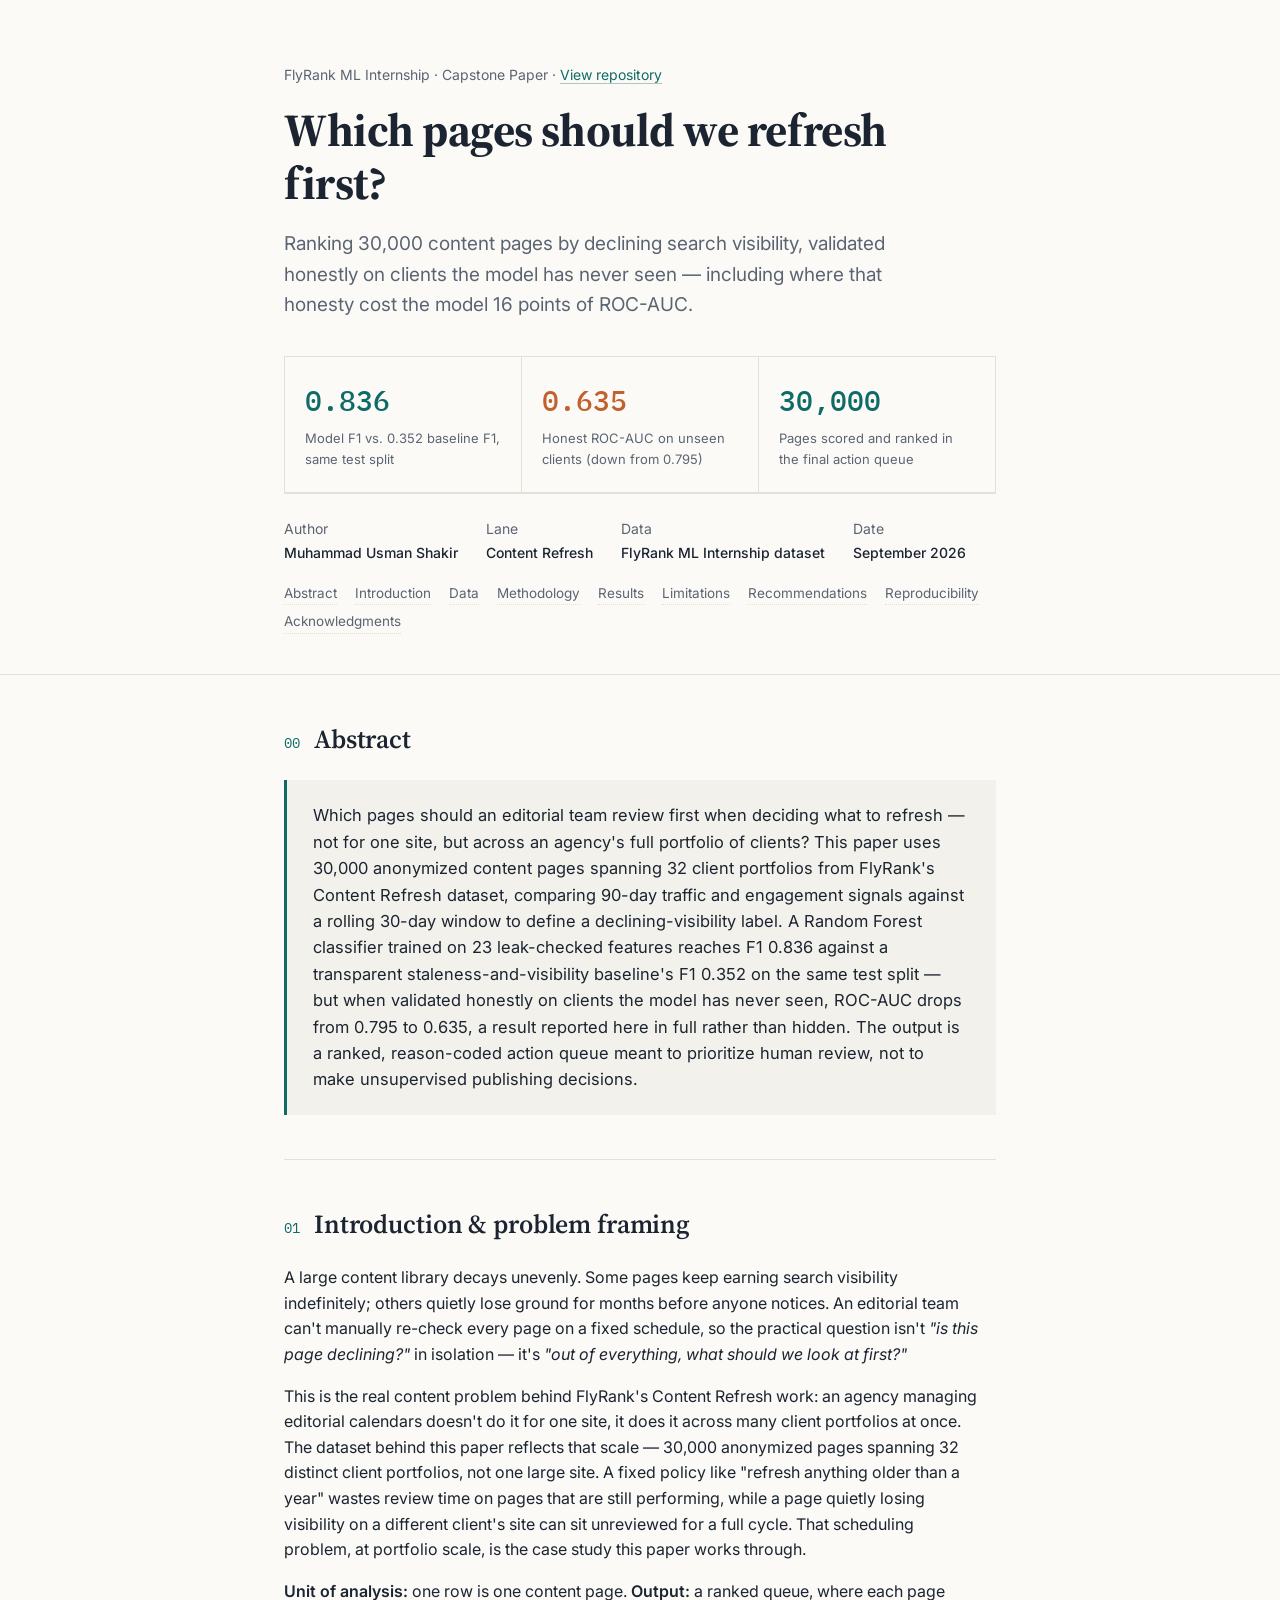
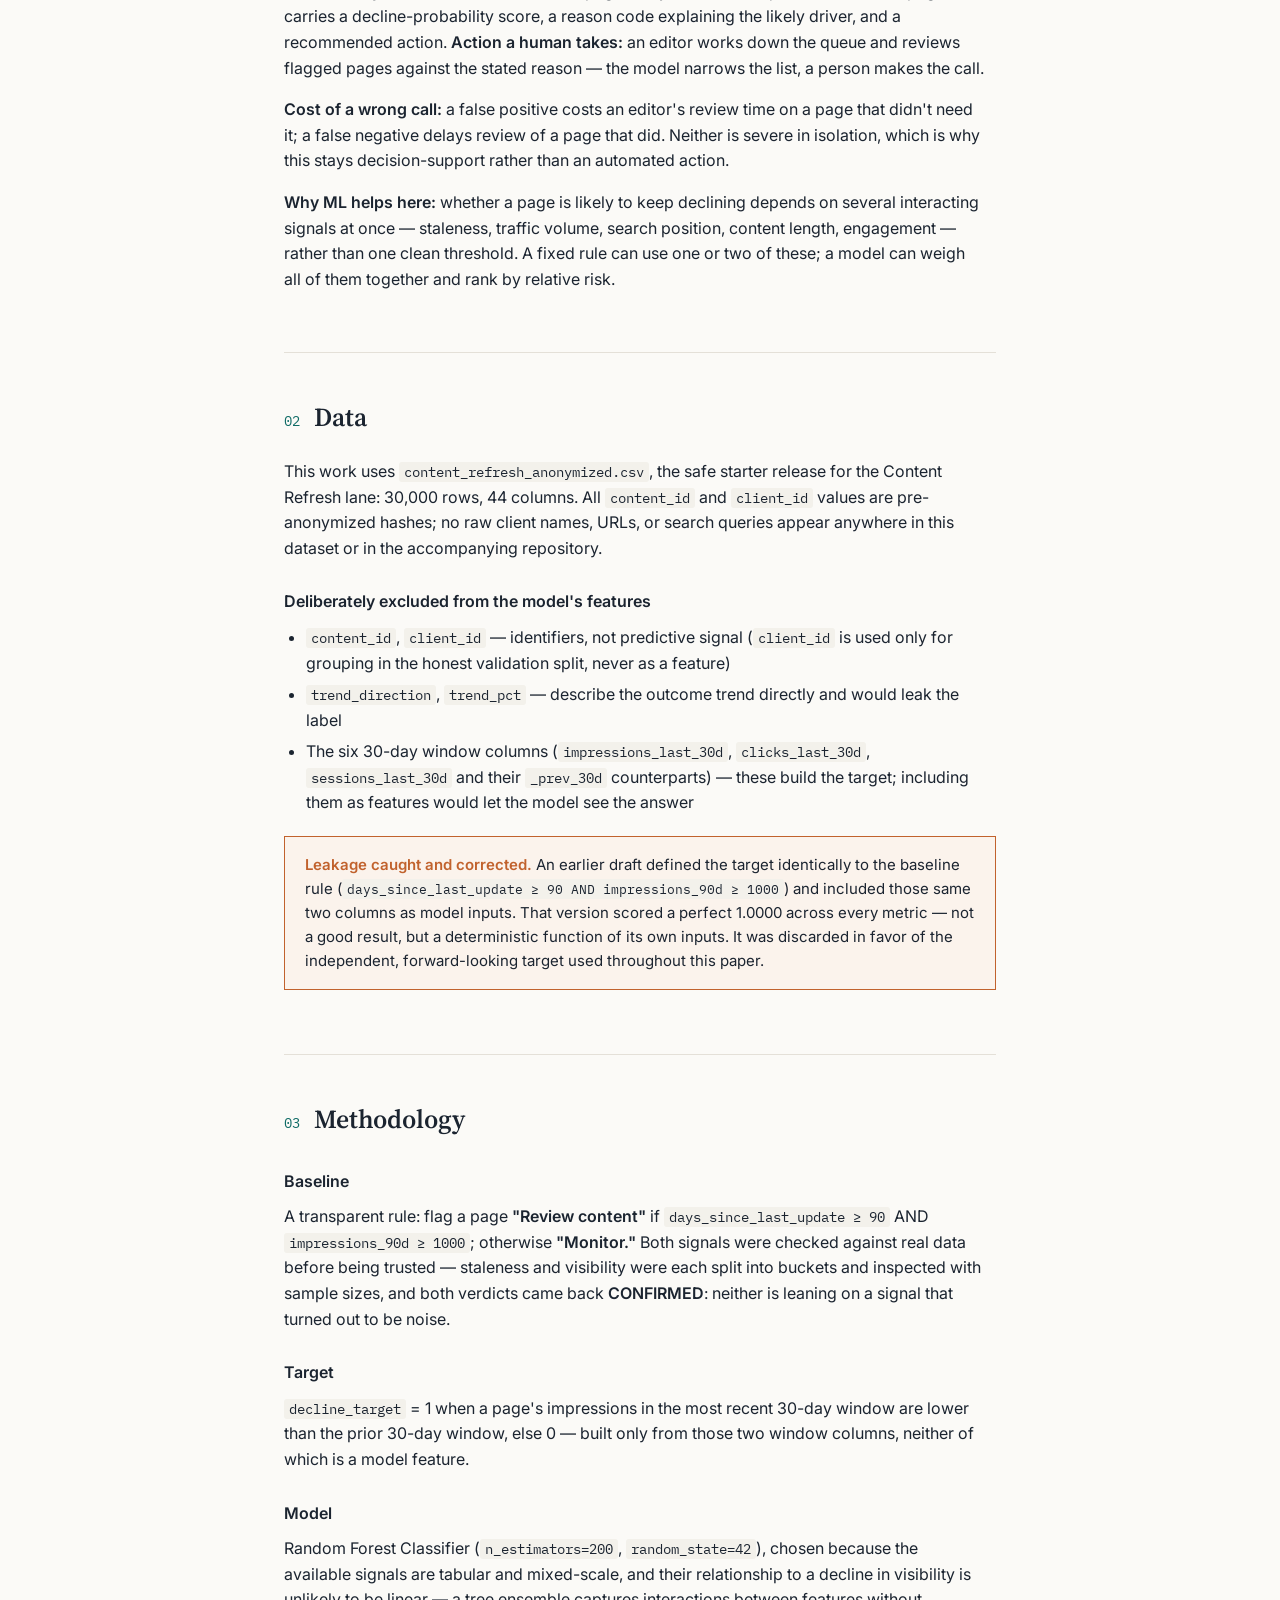
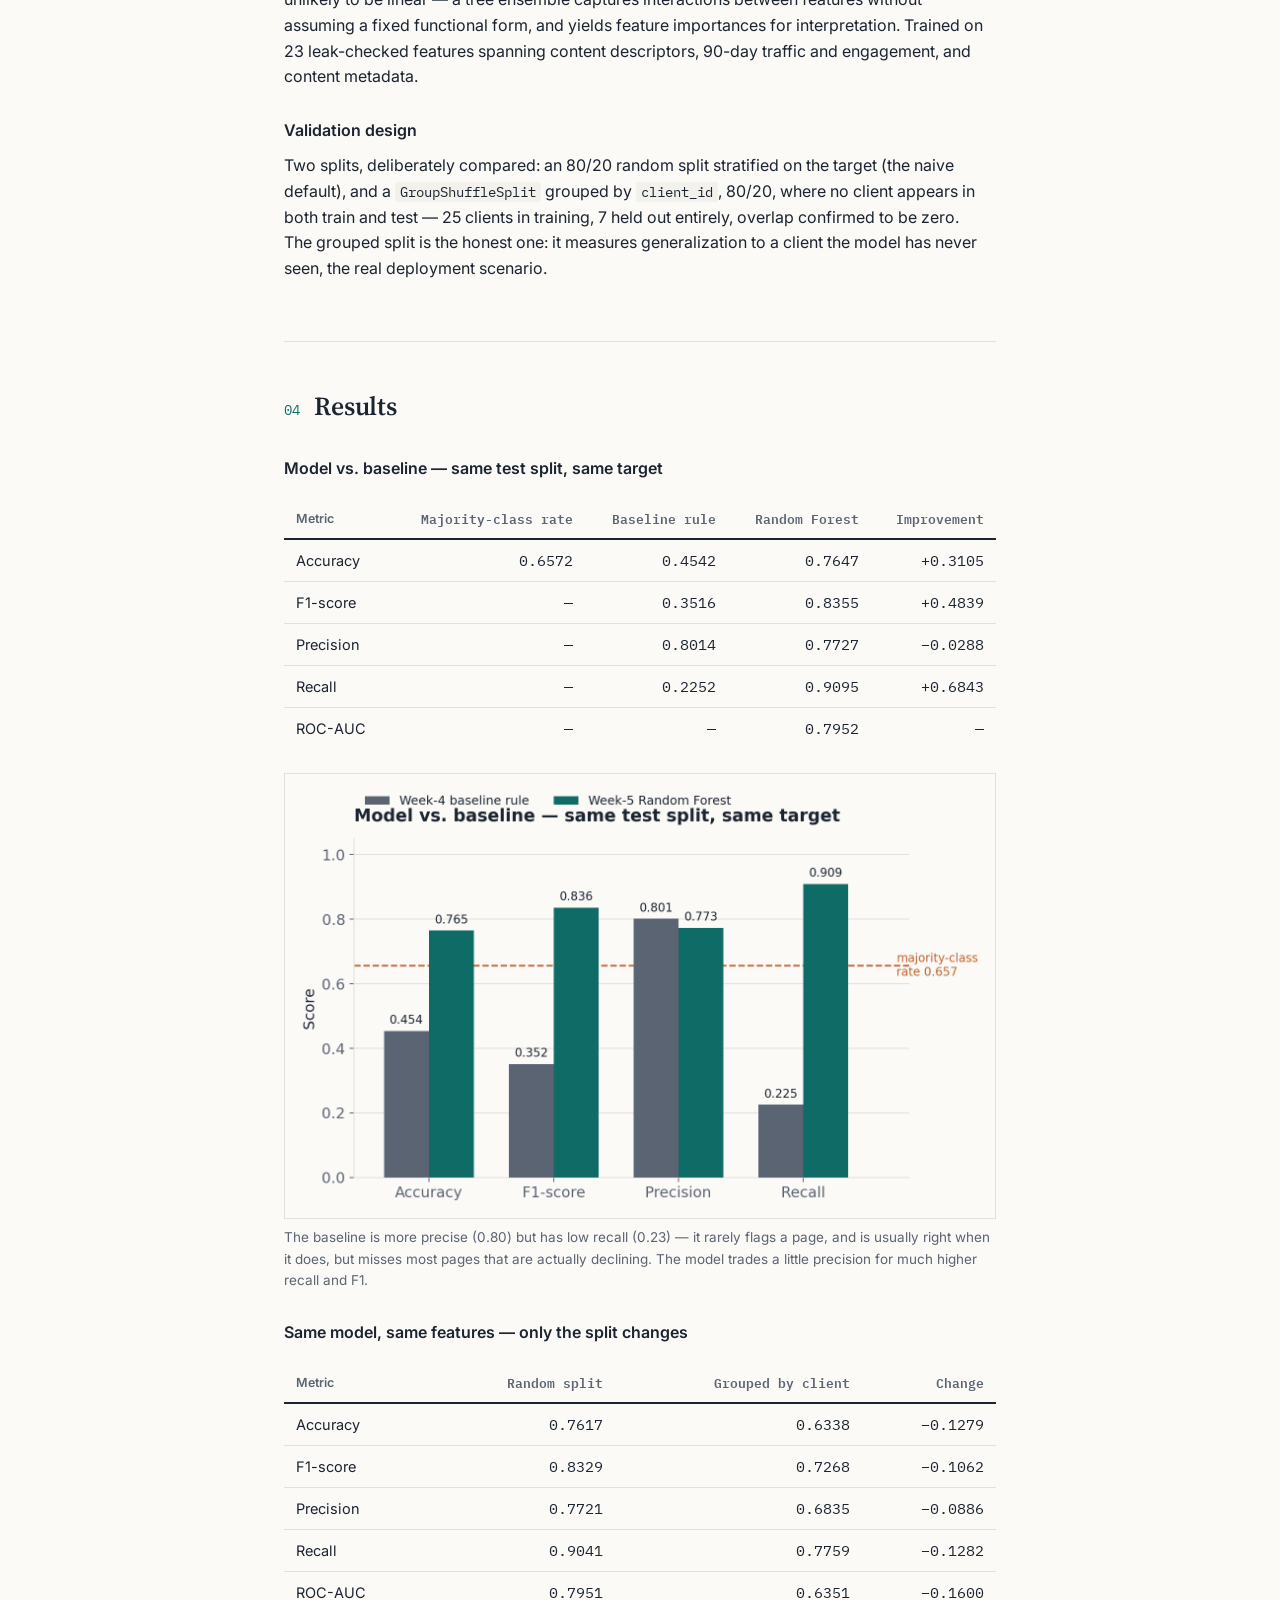
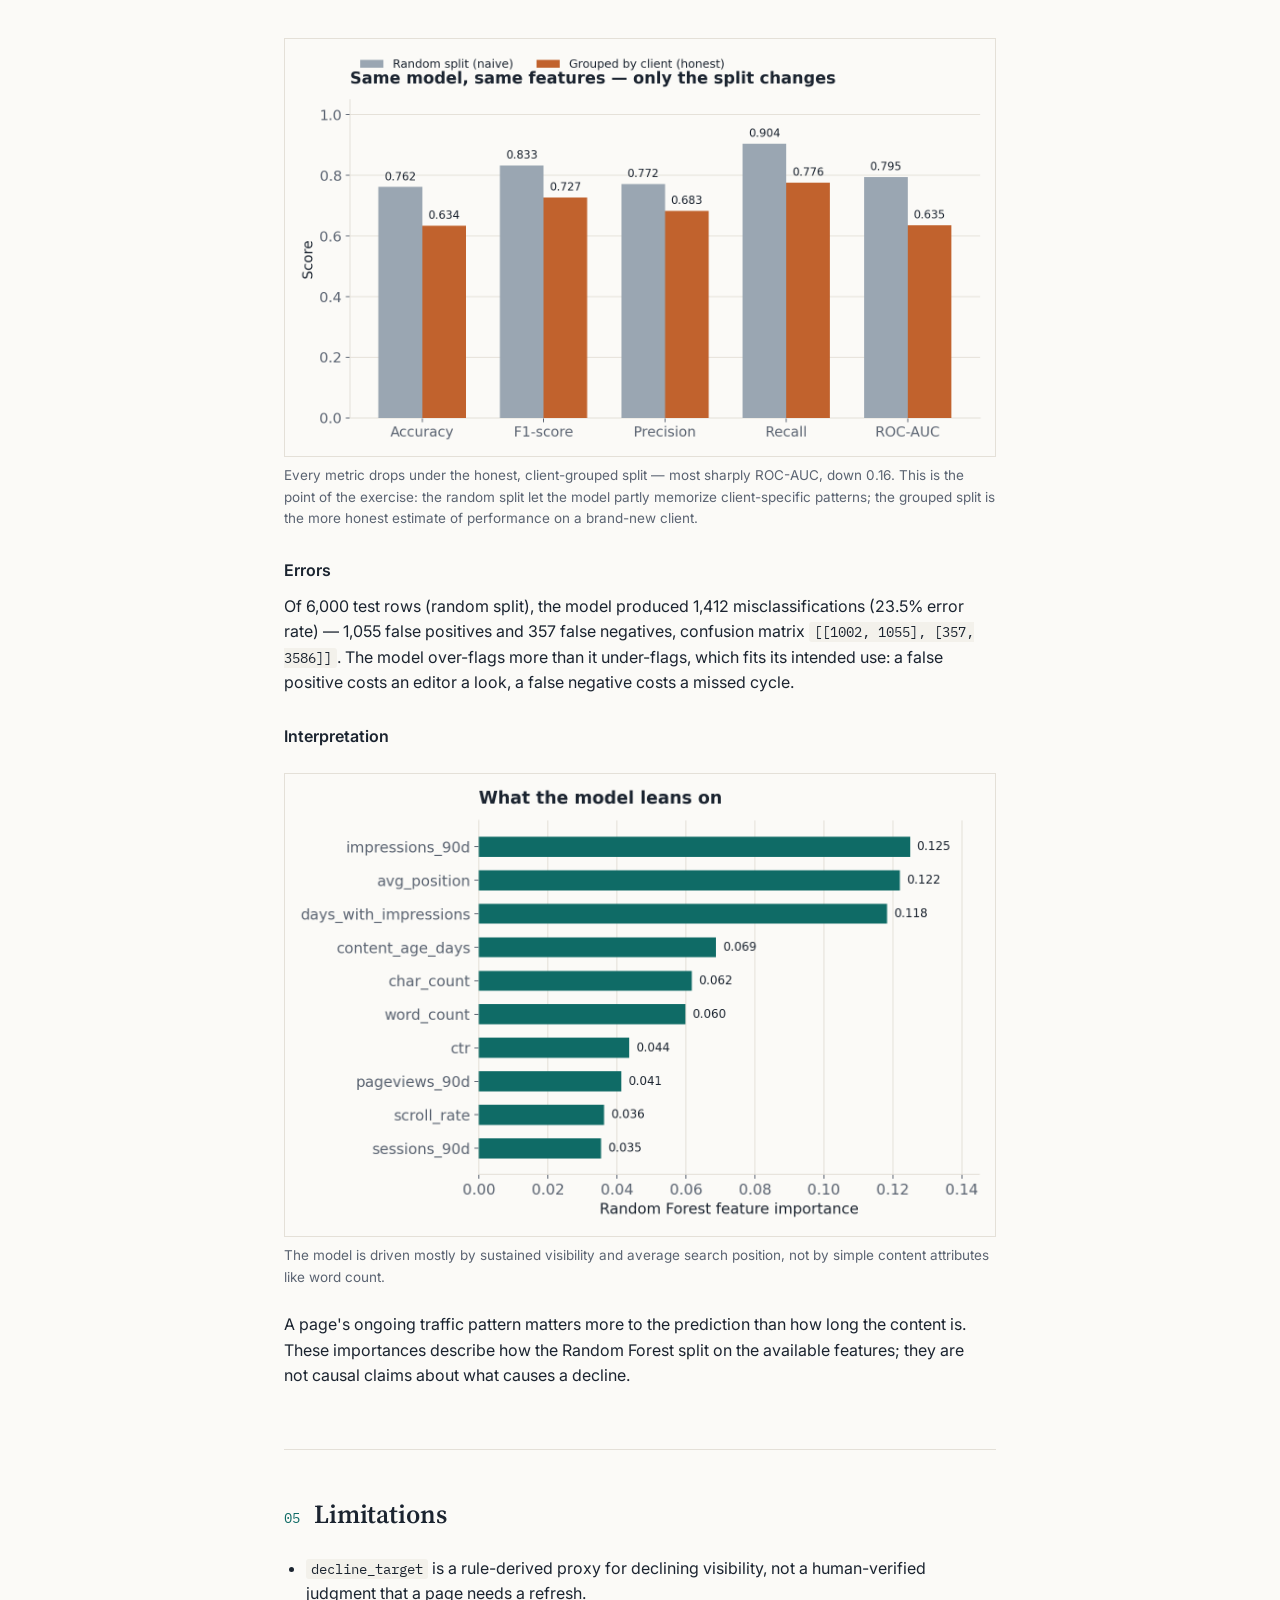
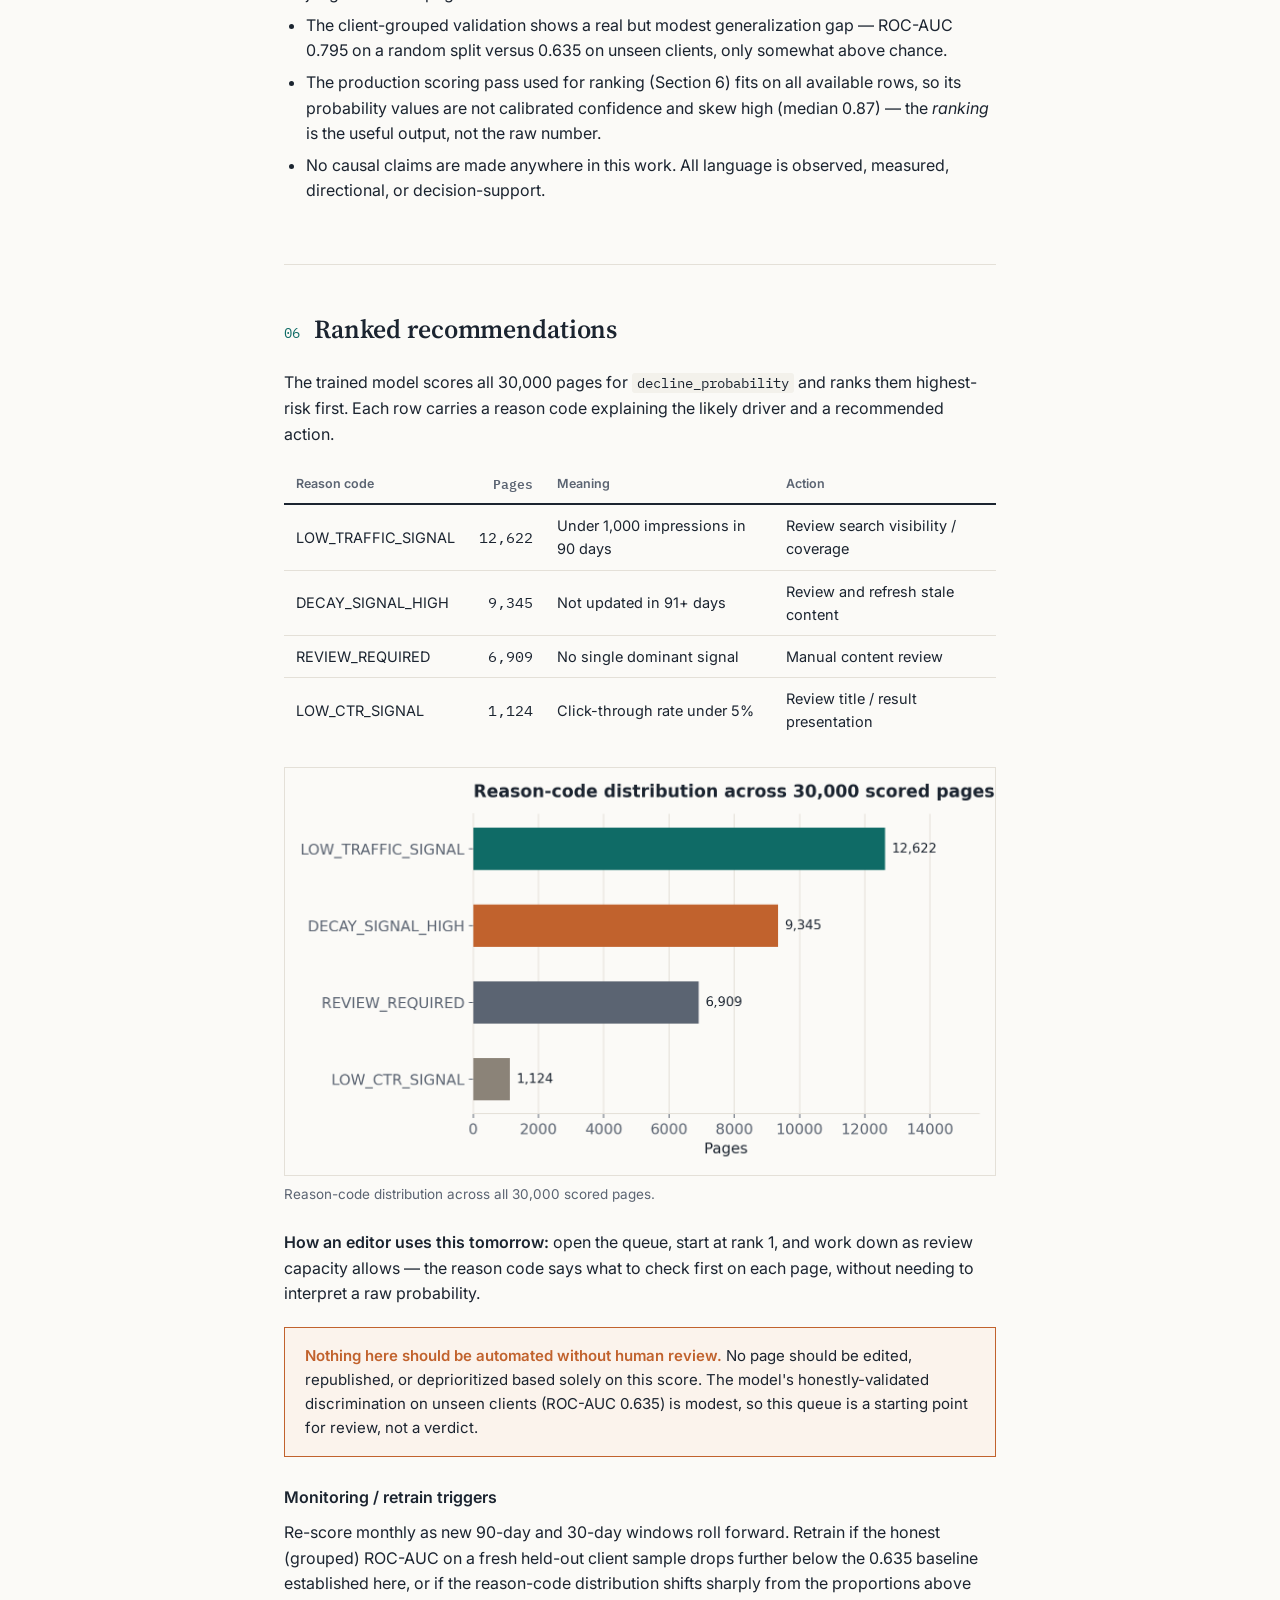
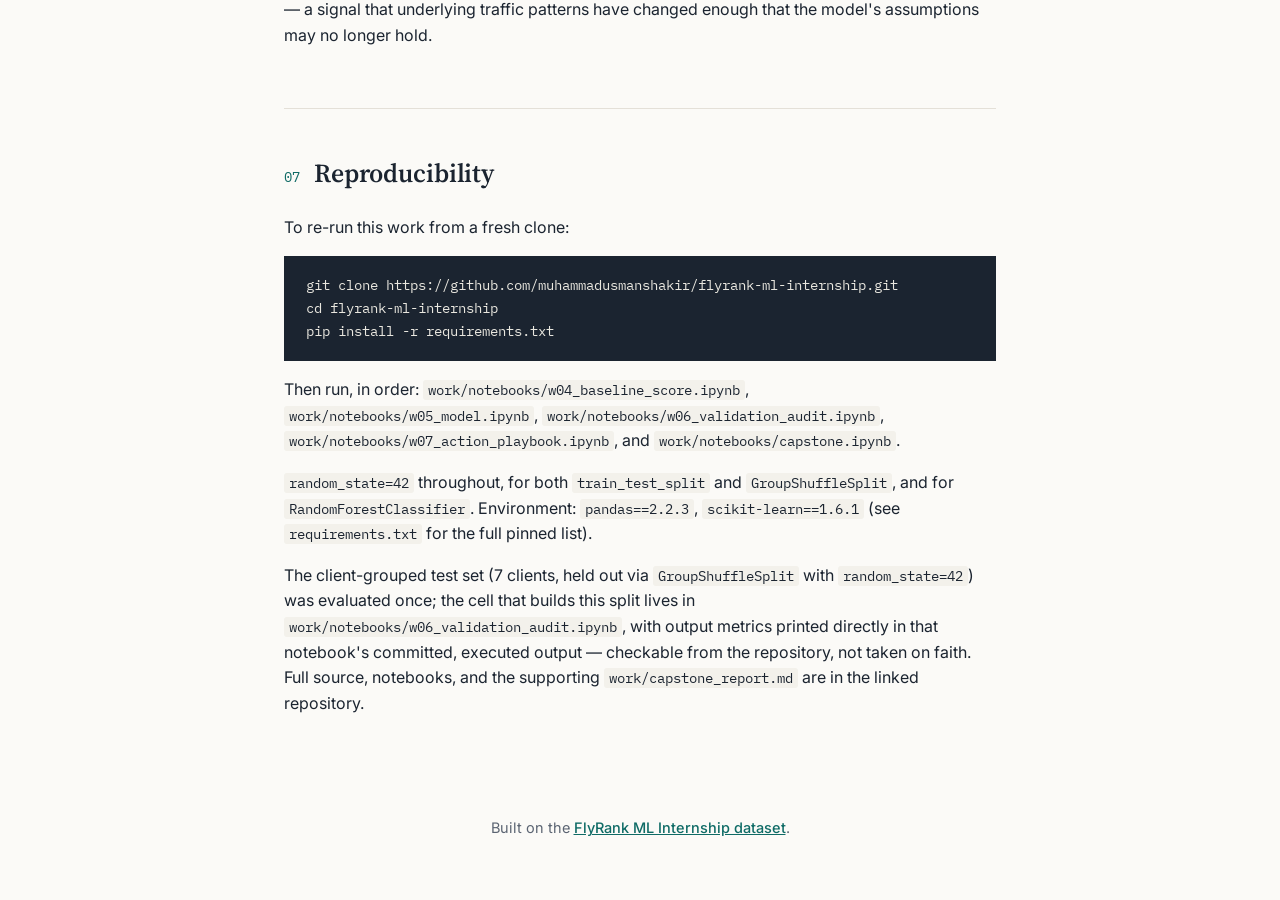
==== commit be8d55ab: "Add files via upload" ====
--- a/docs/index.html
+++ b/docs/index.html
@@ -249,10 +249,11 @@
   <section id="abstract">
     <div class="section-head"><span class="section-num">00</span><h2>Abstract</h2></div>
     <div class="abstract">
-      Which pages should an editorial team review first when deciding what to refresh?
-      This paper uses 30,000 anonymized content pages from FlyRank's Content Refresh
-      dataset, comparing 90-day traffic and engagement signals against a rolling 30-day
-      window to define a declining-visibility label. A Random Forest classifier trained
+      Which pages should an editorial team review first when deciding what to refresh —
+      not for one site, but across an agency's full portfolio of clients? This paper
+      uses 30,000 anonymized content pages spanning 32 client portfolios from FlyRank's
+      Content Refresh dataset, comparing 90-day traffic and engagement signals against a
+      rolling 30-day window to define a declining-visibility label. A Random Forest classifier trained
       on 23 leak-checked features reaches F1 0.836 against a transparent
       staleness-and-visibility baseline's F1 0.352 on the same test split — but when
       validated honestly on clients the model has never seen, ROC-AUC drops from 0.795
@@ -270,6 +271,16 @@
       editorial team can't manually re-check every page on a fixed schedule, so the
       practical question isn't <em>"is this page declining?"</em> in isolation — it's
       <em>"out of everything, what should we look at first?"</em>
+    </p>
+    <p>
+      This is the real content problem behind FlyRank's Content Refresh work: an agency
+      managing editorial calendars doesn't do it for one site, it does it across many
+      client portfolios at once. The dataset behind this paper reflects that scale &mdash;
+      30,000 anonymized pages spanning 32 distinct client portfolios, not one large
+      site. A fixed policy like "refresh anything older than a year" wastes review time
+      on pages that are still performing, while a page quietly losing visibility on a
+      different client's site can sit unreviewed for a full cycle. That scheduling
+      problem, at portfolio scale, is the case study this paper works through.
     </p>
     <p>
       <strong>Unit of analysis:</strong> one row is one content page. <strong>Output:</strong>
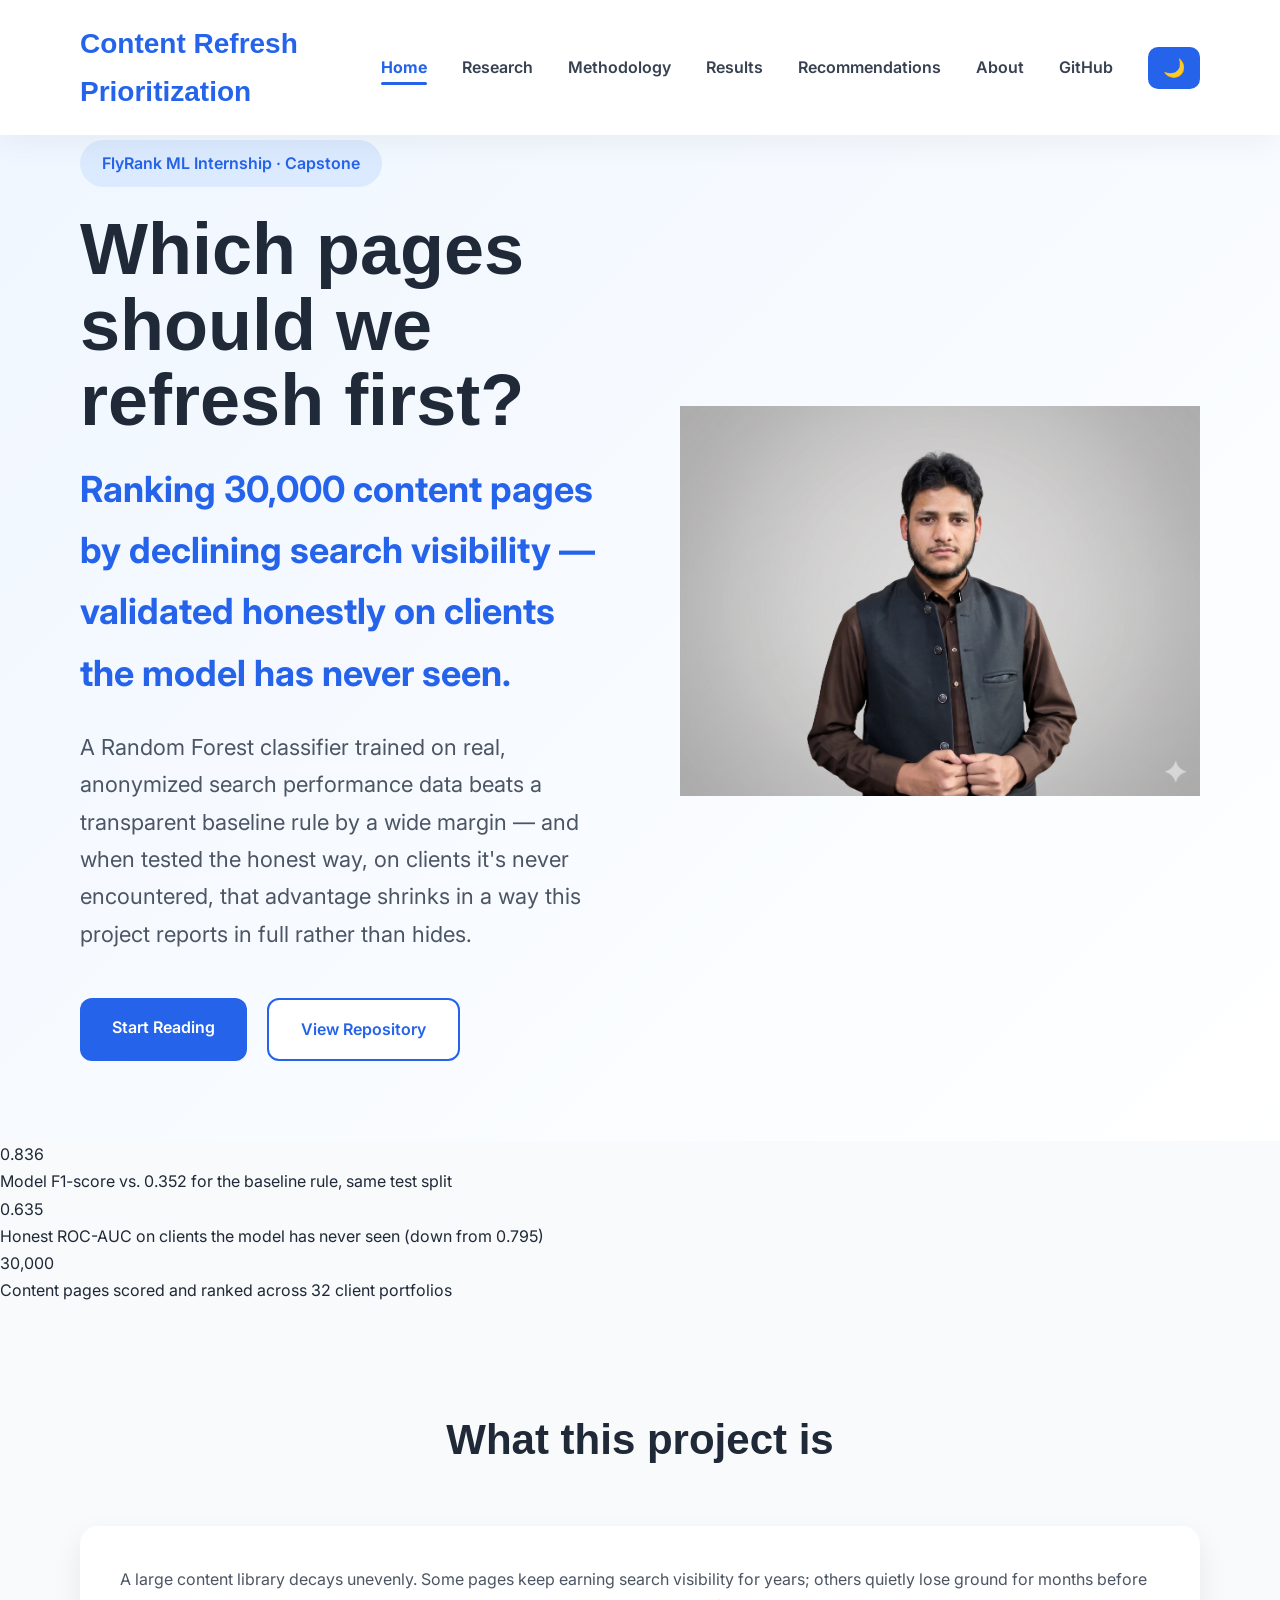
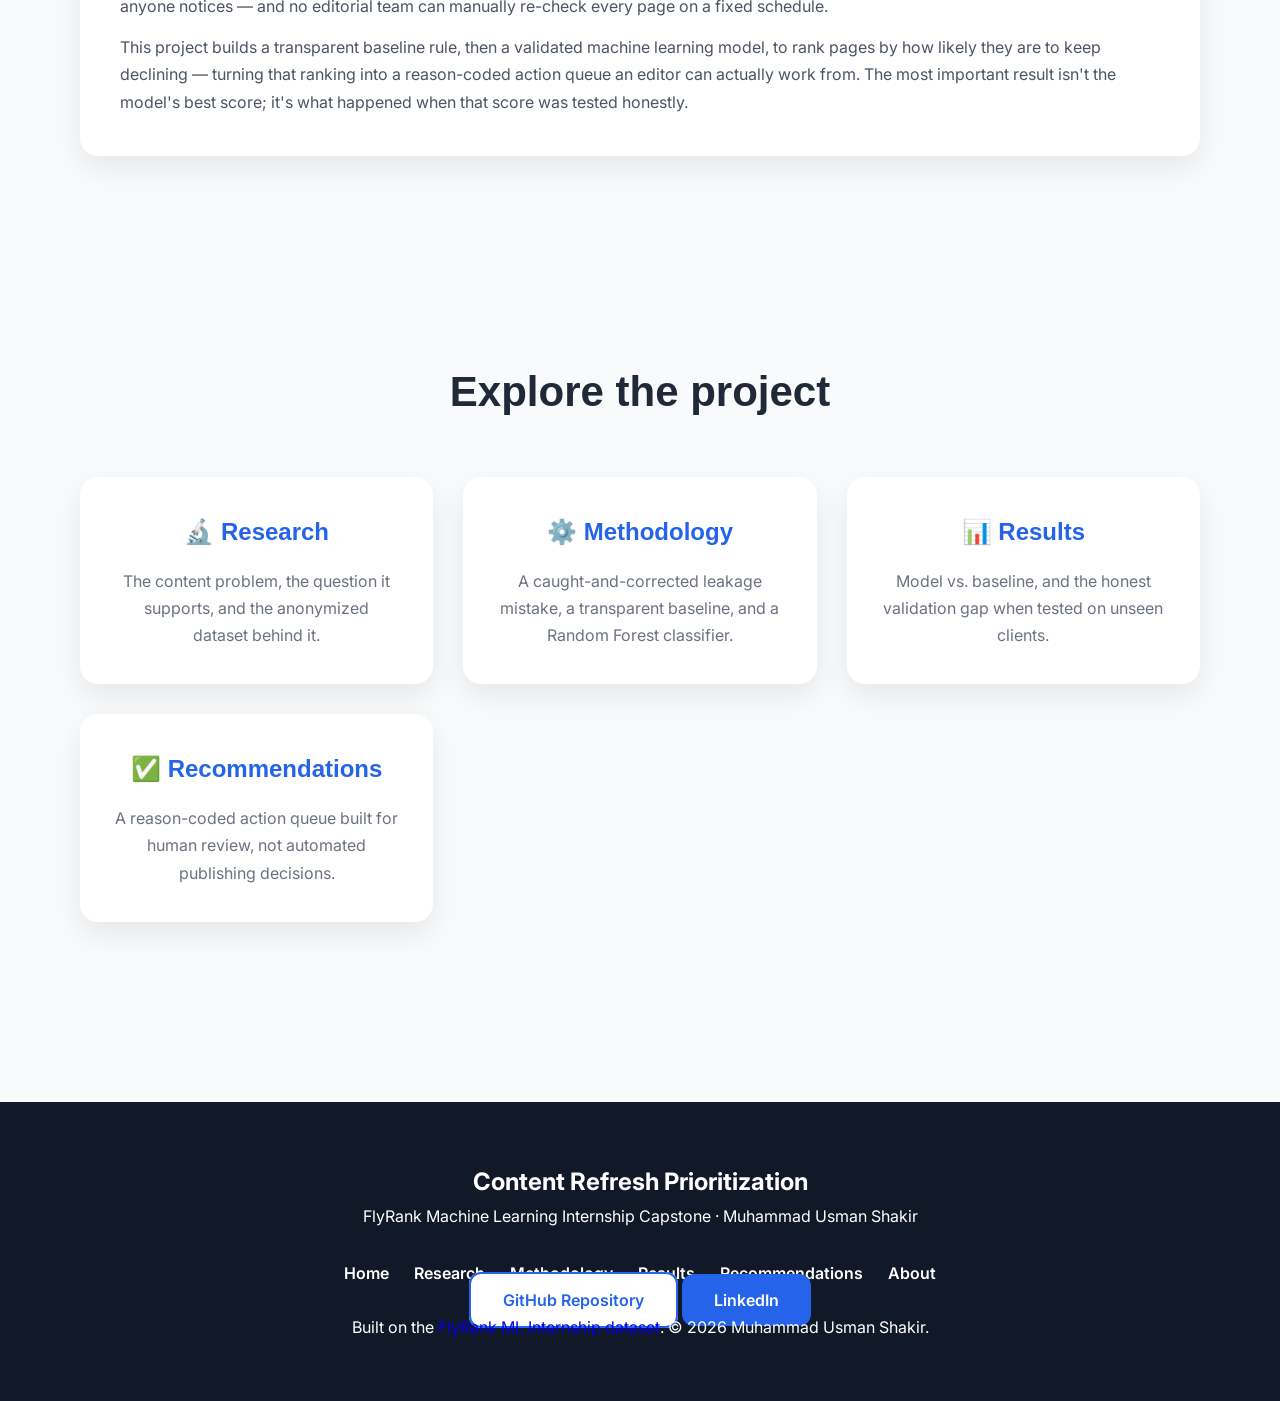
==== commit e1768408: "Add files via upload" ====
--- a/docs/index.html
+++ b/docs/index.html
@@ -3,514 +3,105 @@
 <head>
 <meta charset="UTF-8">
 <meta name="viewport" content="width=device-width, initial-scale=1.0">
+<meta name="description" content="Ranking content pages by declining search visibility using a validated, honestly-tested machine learning model.">
 <title>Content Refresh Prioritization — FlyRank ML Internship Capstone</title>
 <link rel="preconnect" href="https://fonts.googleapis.com">
+<link rel="preconnect" href="https://fonts.gstatic.com" crossorigin>
 <link href="https://fonts.googleapis.com/css2?family=Source+Serif+4:opsz,wght@8..60,400;8..60,600;8..60,700&family=Inter:wght@400;500;600&family=IBM+Plex+Mono:wght@400;500&display=swap" rel="stylesheet">
-<style>
-  :root{
-    --bg: #FBFAF7;
-    --ink: #1B2430;
-    --ink-soft: #5B6472;
-    --teal: #0F6B66;
-    --amber: #C1622D;
-    --rule: #E4E0D8;
-    --card: #F3F1EB;
-  }
-  *{box-sizing:border-box;}
-  html{scroll-behavior:smooth;}
-  body{
-    margin:0;
-    background:var(--bg);
-    color:var(--ink);
-    font-family:'Inter',system-ui,sans-serif;
-    line-height:1.6;
-    -webkit-font-smoothing:antialiased;
-  }
-  .wrap{max-width:760px; margin:0 auto; padding:0 24px;}
-  .wide{max-width:880px; margin:0 auto; padding:0 24px;}
-
-  header.hero{
-    border-bottom:1px solid var(--rule);
-    padding:64px 0 40px;
-  }
-  .eyebrow{
-    font-size:14px;
-    color:var(--ink-soft);
-    margin-bottom:18px;
-  }
-  .eyebrow a{color:var(--teal); text-decoration:none; border-bottom:1px solid rgba(15,107,102,.35);}
-  h1{
-    font-family:'Source Serif 4', serif;
-    font-weight:700;
-    font-size:clamp(32px, 5vw, 46px);
-    line-height:1.14;
-    margin:0 0 20px;
-    letter-spacing:-0.01em;
-  }
-  .dek{
-    font-size:19px;
-    color:var(--ink-soft);
-    max-width:640px;
-    margin:0 0 32px;
-  }
-  .meta-row{
-    display:flex; flex-wrap:wrap; gap:28px;
-    font-size:14px; color:var(--ink-soft);
-    padding-top:24px; border-top:1px solid var(--rule);
-  }
-  .meta-row div span{display:block; color:var(--ink); font-weight:500; margin-top:2px;}
-
-  .stat-strip{
-    display:grid;
-    grid-template-columns:repeat(3, 1fr);
-    gap:1px;
-    background:var(--rule);
-    border:1px solid var(--rule);
-    margin:36px 0 0;
-  }
-  .stat{
-    background:var(--bg);
-    padding:22px 20px;
-  }
-  .stat .num{
-    font-family:'IBM Plex Mono', monospace;
-    font-size:28px;
-    font-weight:500;
-    color:var(--teal);
-  }
-  .stat.warn .num{color:var(--amber);}
-  .stat .label{font-size:13px; color:var(--ink-soft); margin-top:4px;}
-
-  main{padding:8px 0 80px;}
-  section{padding:44px 0; border-bottom:1px solid var(--rule);}
-  section:last-of-type{border-bottom:none;}
-
-  .section-head{
-    display:flex; align-items:baseline; gap:14px;
-    margin-bottom:20px;
-  }
-  .section-num{
-    font-family:'IBM Plex Mono', monospace;
-    font-size:14px;
-    color:var(--teal);
-    white-space:nowrap;
-  }
-  h2{
-    font-family:'Source Serif 4', serif;
-    font-weight:600;
-    font-size:26px;
-    margin:0;
-    letter-spacing:-0.005em;
-  }
-  h3{
-    font-family:'Inter', sans-serif;
-    font-weight:600;
-    font-size:16px;
-    margin:28px 0 10px;
-    color:var(--ink);
-  }
-  p{margin:0 0 16px; max-width:70ch;}
-  ul, ol{margin:0 0 16px; padding-left:22px;}
-  li{margin-bottom:6px;}
-  strong{font-weight:600;}
-  code{
-    font-family:'IBM Plex Mono', monospace;
-    font-size:0.88em;
-    background:var(--card);
-    padding:1px 5px;
-    border-radius:3px;
-  }
-  a{color:var(--teal);}
-
-  .abstract{
-    background:var(--card);
-    border-left:3px solid var(--teal);
-    padding:22px 26px;
-    font-size:16.5px;
-    color:var(--ink);
-  }
-
-  table{
-    width:100%;
-    border-collapse:collapse;
-    margin:18px 0 8px;
-    font-size:14.5px;
-  }
-  th, td{
-    text-align:left;
-    padding:9px 12px;
-    border-bottom:1px solid var(--rule);
-  }
-  th{
-    font-weight:600;
-    color:var(--ink-soft);
-    font-size:12.5px;
-    text-transform:none;
-    border-bottom:2px solid var(--ink);
-  }
-  td.num, th.num{font-family:'IBM Plex Mono', monospace; text-align:right;}
-  tr:last-child td{border-bottom:none;}
-
-  figure{margin:24px 0;}
-  figure img{width:100%; display:block; border:1px solid var(--rule);}
-  figcaption{font-size:13.5px; color:var(--ink-soft); margin-top:8px;}
-
-  .callout{
-    border:1px solid var(--amber);
-    background:#FBF3EC;
-    padding:16px 20px;
-    font-size:15px;
-    margin:20px 0;
-  }
-  .callout strong{color:var(--amber);}
-
-  .repro-block{
-    background:var(--ink);
-    color:#E9E7DF;
-    padding:18px 22px;
-    font-family:'IBM Plex Mono', monospace;
-    font-size:13.5px;
-    line-height:1.7;
-    overflow-x:auto;
-  }
-  .repro-block div{white-space:pre;}
-
-  footer{
-    padding:40px 0 60px;
-  }
-  .ack{
-    text-align:center;
-    color:var(--ink-soft);
-    font-size:14.5px;
-  }
-  .ack a{color:var(--teal); font-weight:500;}
-
-  nav.toc{
-    display:flex; flex-wrap:wrap; gap:6px 18px;
-    font-size:13.5px;
-    color:var(--ink-soft);
-    padding:18px 0 0;
-  }
-  nav.toc a{color:var(--ink-soft); text-decoration:none; border-bottom:1px dotted var(--rule);}
-  nav.toc a:hover{color:var(--teal);}
-
-  @media (max-width:600px){
-    .stat-strip{grid-template-columns:1fr;}
-    header.hero{padding:44px 0 28px;}
-  }
-</style>
+<link rel="stylesheet" href="style.css">
 </head>
 <body>
+<nav class="navbar">
+    <div class="logo">Content Refresh Prioritization</div>
+    <div class="menu-toggle" id="menu-toggle">☰</div>
+    <ul class="nav-links" id="nav-links">
+        <li><a href="index.html" class="active">Home</a></li>
+        <li><a href="research.html">Research</a></li>
+        <li><a href="methodology.html">Methodology</a></li>
+        <li><a href="results.html">Results</a></li>
+        <li><a href="recommendations.html">Recommendations</a></li>
+        <li><a href="about.html">About</a></li>
+        <li><a href="https://github.com/muhammadusmanshakir/flyrank-ml-internship" target="_blank">GitHub</a></li>
+        <li><button id="theme-toggle">🌙</button></li>
+    </ul>
+</nav>
 
-<header class="hero">
-  <div class="wrap">
-    <div class="eyebrow">FlyRank ML Internship &middot; Capstone Paper &middot; <a href="https://github.com/muhammadusmanshakir/flyrank-ml-internship">View repository</a></div>
-    <h1>Which pages should we refresh first?</h1>
-    <p class="dek">Ranking 30,000 content pages by declining search visibility, validated honestly on clients the model has never seen — including where that honesty cost the model 16 points of ROC-AUC.</p>
+<section class="hero">
+    <div class="hero-content">
+        <span class="badge">FlyRank ML Internship &middot; Capstone</span>
+        <h1>Which pages should we refresh first?</h1>
+        <h2>Ranking 30,000 content pages by declining search visibility &mdash; validated honestly on clients the model has never seen.</h2>
+        <p class="description">
+            A Random Forest classifier trained on real, anonymized search performance data
+            beats a transparent baseline rule by a wide margin &mdash; and when tested the
+            honest way, on clients it's never encountered, that advantage shrinks in a way
+            this project reports in full rather than hides.
+        </p>
+        <div class="buttons">
+            <a href="research.html" class="btn primary">Start Reading</a>
+            <a href="https://github.com/muhammadusmanshakir/flyrank-ml-internship" target="_blank" class="btn secondary">View Repository</a>
+        </div>
+    </div>
+    <div class="hero-image">
+        <img src="images/profile.png" class="hero-img" alt="Muhammad Usman Shakir">
+    </div>
+</section>
 
-    <div class="stat-strip">
-      <div class="stat">
-        <div class="num">0.836</div>
-        <div class="label">Model F1 vs. 0.352 baseline F1, same test split</div>
-      </div>
-      <div class="stat warn">
-        <div class="num">0.635</div>
-        <div class="label">Honest ROC-AUC on unseen clients (down from 0.795)</div>
-      </div>
-      <div class="stat">
-        <div class="num">30,000</div>
-        <div class="label">Pages scored and ranked in the final action queue</div>
-      </div>
+<div class="stat-strip">
+    <div class="stat"><div class="num">0.836</div><div class="label">Model F1-score vs. 0.352 for the baseline rule, same test split</div></div>
+    <div class="stat warn"><div class="num">0.635</div><div class="label">Honest ROC-AUC on clients the model has never seen (down from 0.795)</div></div>
+    <div class="stat"><div class="num">30,000</div><div class="label">Content pages scored and ranked across 32 client portfolios</div></div>
+</div>
+
+<section class="section">
+    <h2 class="section-title">What this project is</h2>
+    <div class="card">
+        <p style="margin:0 0 14px;">
+            A large content library decays unevenly. Some pages keep earning search
+            visibility for years; others quietly lose ground for months before anyone
+            notices &mdash; and no editorial team can manually re-check every page on a
+            fixed schedule.
+        </p>
+        <p style="margin:0;">
+            This project builds a transparent baseline rule, then a validated machine
+            learning model, to rank pages by how likely they are to keep declining &mdash;
+            turning that ranking into a reason-coded action queue an editor can actually
+            work from. The most important result isn't the model's best score; it's what
+            happened when that score was tested honestly.
+        </p>
     </div>
+</section>
 
-    <div class="meta-row">
-      <div>Author<span>Muhammad Usman Shakir</span></div>
-      <div>Lane<span>Content Refresh</span></div>
-      <div>Data<span>FlyRank ML Internship dataset</span></div>
-      <div>Date<span>September 2026</span></div>
+<section class="section">
+    <h2 class="section-title">Explore the project</h2>
+    <div class="overview-grid">
+        <div class="overview-card"><h3>🔬 Research</h3><p>The content problem, the question it supports, and the anonymized dataset behind it.</p></div>
+        <div class="overview-card"><h3>⚙️ Methodology</h3><p>A caught-and-corrected leakage mistake, a transparent baseline, and a Random Forest classifier.</p></div>
+        <div class="overview-card"><h3>📊 Results</h3><p>Model vs. baseline, and the honest validation gap when tested on unseen clients.</p></div>
+        <div class="overview-card"><h3>✅ Recommendations</h3><p>A reason-coded action queue built for human review, not automated publishing decisions.</p></div>
     </div>
+</section>
 
-    <nav class="toc">
-      <a href="#abstract">Abstract</a>
-      <a href="#intro">Introduction</a>
-      <a href="#data">Data</a>
-      <a href="#methodology">Methodology</a>
-      <a href="#results">Results</a>
-      <a href="#limitations">Limitations</a>
-      <a href="#recommendations">Recommendations</a>
-      <a href="#reproducibility">Reproducibility</a>
-      <a href="#acknowledgments">Acknowledgments</a>
-    </nav>
-  </div>
-</header>
-
-<main class="wrap">
-
-  <section id="abstract">
-    <div class="section-head"><span class="section-num">00</span><h2>Abstract</h2></div>
-    <div class="abstract">
-      Which pages should an editorial team review first when deciding what to refresh —
-      not for one site, but across an agency's full portfolio of clients? This paper
-      uses 30,000 anonymized content pages spanning 32 client portfolios from FlyRank's
-      Content Refresh dataset, comparing 90-day traffic and engagement signals against a
-      rolling 30-day window to define a declining-visibility label. A Random Forest classifier trained
-      on 23 leak-checked features reaches F1 0.836 against a transparent
-      staleness-and-visibility baseline's F1 0.352 on the same test split — but when
-      validated honestly on clients the model has never seen, ROC-AUC drops from 0.795
-      to 0.635, a result reported here in full rather than hidden. The output is a
-      ranked, reason-coded action queue meant to prioritize human review, not to make
-      unsupervised publishing decisions.
+<footer class="footer">
+    <div class="footer-content">
+        <h2>Content Refresh Prioritization</h2>
+        <p>FlyRank Machine Learning Internship Capstone &middot; Muhammad Usman Shakir</p>
+        <div class="footer-links">
+            <a href="index.html">Home</a>
+            <a href="research.html">Research</a>
+            <a href="methodology.html">Methodology</a>
+            <a href="results.html">Results</a>
+            <a href="recommendations.html">Recommendations</a>
+            <a href="about.html">About</a>
+        </div>
+        <div class="footer-buttons">
+            <a href="https://github.com/muhammadusmanshakir/flyrank-ml-internship" target="_blank" class="btn secondary">GitHub Repository</a>
+            <a href="https://www.linkedin.com/in/muhammadusmanshakir" target="_blank" class="btn primary">LinkedIn</a>
+        </div>
+        <p class="copyright">Built on the <a href="https://flyrank.ai" target="_blank">FlyRank ML Internship dataset</a>. &copy; 2026 Muhammad Usman Shakir.</p>
     </div>
-  </section>
-
-  <section id="intro">
-    <div class="section-head"><span class="section-num">01</span><h2>Introduction &amp; problem framing</h2></div>
-    <p>
-      A large content library decays unevenly. Some pages keep earning search visibility
-      indefinitely; others quietly lose ground for months before anyone notices. An
-      editorial team can't manually re-check every page on a fixed schedule, so the
-      practical question isn't <em>"is this page declining?"</em> in isolation — it's
-      <em>"out of everything, what should we look at first?"</em>
-    </p>
-    <p>
-      This is the real content problem behind FlyRank's Content Refresh work: an agency
-      managing editorial calendars doesn't do it for one site, it does it across many
-      client portfolios at once. The dataset behind this paper reflects that scale &mdash;
-      30,000 anonymized pages spanning 32 distinct client portfolios, not one large
-      site. A fixed policy like "refresh anything older than a year" wastes review time
-      on pages that are still performing, while a page quietly losing visibility on a
-      different client's site can sit unreviewed for a full cycle. That scheduling
-      problem, at portfolio scale, is the case study this paper works through.
-    </p>
-    <p>
-      <strong>Unit of analysis:</strong> one row is one content page. <strong>Output:</strong>
-      a ranked queue, where each page carries a decline-probability score, a reason code
-      explaining the likely driver, and a recommended action. <strong>Action a human
-      takes:</strong> an editor works down the queue and reviews flagged pages against
-      the stated reason — the model narrows the list, a person makes the call.
-    </p>
-    <p>
-      <strong>Cost of a wrong call:</strong> a false positive costs an editor's review
-      time on a page that didn't need it; a false negative delays review of a page that
-      did. Neither is severe in isolation, which is why this stays decision-support
-      rather than an automated action.
-    </p>
-    <p>
-      <strong>Why ML helps here:</strong> whether a page is likely to keep declining
-      depends on several interacting signals at once — staleness, traffic volume,
-      search position, content length, engagement — rather than one clean threshold.
-      A fixed rule can use one or two of these; a model can weigh all of them together
-      and rank by relative risk.
-    </p>
-  </section>
-
-  <section id="data">
-    <div class="section-head"><span class="section-num">02</span><h2>Data</h2></div>
-    <p>
-      This work uses <code>content_refresh_anonymized.csv</code>, the safe starter
-      release for the Content Refresh lane: 30,000 rows, 44 columns. All
-      <code>content_id</code> and <code>client_id</code> values are pre-anonymized
-      hashes; no raw client names, URLs, or search queries appear anywhere in this
-      dataset or in the accompanying repository.
-    </p>
-    <h3>Deliberately excluded from the model's features</h3>
-    <ul>
-      <li><code>content_id</code>, <code>client_id</code> — identifiers, not predictive signal (<code>client_id</code> is used only for grouping in the honest validation split, never as a feature)</li>
-      <li><code>trend_direction</code>, <code>trend_pct</code> — describe the outcome trend directly and would leak the label</li>
-      <li>The six 30-day window columns (<code>impressions_last_30d</code>, <code>clicks_last_30d</code>, <code>sessions_last_30d</code> and their <code>_prev_30d</code> counterparts) — these build the target; including them as features would let the model see the answer</li>
-    </ul>
-    <div class="callout">
-      <strong>Leakage caught and corrected.</strong> An earlier draft defined the target
-      identically to the baseline rule (<code>days_since_last_update &ge; 90 AND
-      impressions_90d &ge; 1000</code>) and included those same two columns as model
-      inputs. That version scored a perfect 1.0000 across every metric — not a good
-      result, but a deterministic function of its own inputs. It was discarded in favor
-      of the independent, forward-looking target used throughout this paper.
-    </div>
-  </section>
-
-  <section id="methodology">
-    <div class="section-head"><span class="section-num">03</span><h2>Methodology</h2></div>
-    <h3>Baseline</h3>
-    <p>
-      A transparent rule: flag a page <strong>"Review content"</strong> if
-      <code>days_since_last_update &ge; 90</code> AND <code>impressions_90d &ge;
-      1000</code>; otherwise <strong>"Monitor."</strong> Both signals were checked
-      against real data before being trusted — staleness and visibility were each split
-      into buckets and inspected with sample sizes, and both verdicts came back
-      <strong>CONFIRMED</strong>: neither is leaning on a signal that turned out to be
-      noise.
-    </p>
-    <h3>Target</h3>
-    <p>
-      <code>decline_target</code> = 1 when a page's impressions in the most recent
-      30-day window are lower than the prior 30-day window, else 0 — built only from
-      those two window columns, neither of which is a model feature.
-    </p>
-    <h3>Model</h3>
-    <p>
-      Random Forest Classifier (<code>n_estimators=200</code>,
-      <code>random_state=42</code>), chosen because the available signals are tabular
-      and mixed-scale, and their relationship to a decline in visibility is unlikely to
-      be linear — a tree ensemble captures interactions between features without
-      assuming a fixed functional form, and yields feature importances for
-      interpretation. Trained on 23 leak-checked features spanning content descriptors,
-      90-day traffic and engagement, and content metadata.
-    </p>
-    <h3>Validation design</h3>
-    <p>
-      Two splits, deliberately compared: an 80/20 random split stratified on the target
-      (the naive default), and a <code>GroupShuffleSplit</code> grouped by
-      <code>client_id</code>, 80/20, where no client appears in both train and test — 25
-      clients in training, 7 held out entirely, overlap confirmed to be zero. The
-      grouped split is the honest one: it measures generalization to a client the model
-      has never seen, the real deployment scenario.
-    </p>
-  </section>
-
-  <section id="results">
-    <div class="section-head"><span class="section-num">04</span><h2>Results</h2></div>
-
-    <h3>Model vs. baseline — same test split, same target</h3>
-    <table>
-      <thead><tr><th>Metric</th><th class="num">Majority-class rate</th><th class="num">Baseline rule</th><th class="num">Random Forest</th><th class="num">Improvement</th></tr></thead>
-      <tbody>
-        <tr><td>Accuracy</td><td class="num">0.6572</td><td class="num">0.4542</td><td class="num">0.7647</td><td class="num">+0.3105</td></tr>
-        <tr><td>F1-score</td><td class="num">&mdash;</td><td class="num">0.3516</td><td class="num">0.8355</td><td class="num">+0.4839</td></tr>
-        <tr><td>Precision</td><td class="num">&mdash;</td><td class="num">0.8014</td><td class="num">0.7727</td><td class="num">&minus;0.0288</td></tr>
-        <tr><td>Recall</td><td class="num">&mdash;</td><td class="num">0.2252</td><td class="num">0.9095</td><td class="num">+0.6843</td></tr>
-        <tr><td>ROC-AUC</td><td class="num">&mdash;</td><td class="num">&mdash;</td><td class="num">0.7952</td><td class="num">&mdash;</td></tr>
-      </tbody>
-    </table>
-    <figure>
-      <img src="charts/model_vs_baseline.png" alt="Bar chart comparing the Week-4 baseline rule against the Week-5 Random Forest across accuracy, F1, precision and recall, with a dashed line marking the majority-class rate.">
-      <figcaption>The baseline is more precise (0.80) but has low recall (0.23) — it rarely flags a page, and is usually right when it does, but misses most pages that are actually declining. The model trades a little precision for much higher recall and F1.</figcaption>
-    </figure>
-
-    <h3>Same model, same features — only the split changes</h3>
-    <table>
-      <thead><tr><th>Metric</th><th class="num">Random split</th><th class="num">Grouped by client</th><th class="num">Change</th></tr></thead>
-      <tbody>
-        <tr><td>Accuracy</td><td class="num">0.7617</td><td class="num">0.6338</td><td class="num">&minus;0.1279</td></tr>
-        <tr><td>F1-score</td><td class="num">0.8329</td><td class="num">0.7268</td><td class="num">&minus;0.1062</td></tr>
-        <tr><td>Precision</td><td class="num">0.7721</td><td class="num">0.6835</td><td class="num">&minus;0.0886</td></tr>
-        <tr><td>Recall</td><td class="num">0.9041</td><td class="num">0.7759</td><td class="num">&minus;0.1282</td></tr>
-        <tr><td>ROC-AUC</td><td class="num">0.7951</td><td class="num">0.6351</td><td class="num">&minus;0.1600</td></tr>
-      </tbody>
-    </table>
-    <figure>
-      <img src="charts/honest_validation_drop.png" alt="Bar chart comparing the same model's metrics under a random split versus a client-grouped split, showing a consistent drop under the honest split.">
-      <figcaption>Every metric drops under the honest, client-grouped split — most sharply ROC-AUC, down 0.16. This is the point of the exercise: the random split let the model partly memorize client-specific patterns; the grouped split is the more honest estimate of performance on a brand-new client.</figcaption>
-    </figure>
-
-    <h3>Errors</h3>
-    <p>
-      Of 6,000 test rows (random split), the model produced 1,412 misclassifications
-      (23.5% error rate) — 1,055 false positives and 357 false negatives, confusion
-      matrix <code>[[1002, 1055], [357, 3586]]</code>. The model over-flags more than it
-      under-flags, which fits its intended use: a false positive costs an editor a
-      look, a false negative costs a missed cycle.
-    </p>
-
-    <h3>Interpretation</h3>
-    <figure>
-      <img src="charts/feature_importance.png" alt="Horizontal bar chart of the top 10 Random Forest feature importances, led by impressions_90d, avg_position, and days_with_impressions.">
-      <figcaption>The model is driven mostly by sustained visibility and average search position, not by simple content attributes like word count.</figcaption>
-    </figure>
-    <p>
-      A page's ongoing traffic pattern matters more to the prediction than how long the
-      content is. These importances describe how the Random Forest split on the
-      available features; they are not causal claims about what causes a decline.
-    </p>
-  </section>
-
-  <section id="limitations">
-    <div class="section-head"><span class="section-num">05</span><h2>Limitations</h2></div>
-    <ul>
-      <li><code>decline_target</code> is a rule-derived proxy for declining visibility, not a human-verified judgment that a page needs a refresh.</li>
-      <li>The client-grouped validation shows a real but modest generalization gap — ROC-AUC 0.795 on a random split versus 0.635 on unseen clients, only somewhat above chance.</li>
-      <li>The production scoring pass used for ranking (Section 6) fits on all available rows, so its probability values are not calibrated confidence and skew high (median 0.87) — the <em>ranking</em> is the useful output, not the raw number.</li>
-      <li>No causal claims are made anywhere in this work. All language is observed, measured, directional, or decision-support.</li>
-    </ul>
-  </section>
-
-  <section id="recommendations">
-    <div class="section-head"><span class="section-num">06</span><h2>Ranked recommendations</h2></div>
-    <p>
-      The trained model scores all 30,000 pages for <code>decline_probability</code> and
-      ranks them highest-risk first. Each row carries a reason code explaining the
-      likely driver and a recommended action.
-    </p>
-    <table>
-      <thead><tr><th>Reason code</th><th class="num">Pages</th><th>Meaning</th><th>Action</th></tr></thead>
-      <tbody>
-        <tr><td>LOW_TRAFFIC_SIGNAL</td><td class="num">12,622</td><td>Under 1,000 impressions in 90 days</td><td>Review search visibility / coverage</td></tr>
-        <tr><td>DECAY_SIGNAL_HIGH</td><td class="num">9,345</td><td>Not updated in 91+ days</td><td>Review and refresh stale content</td></tr>
-        <tr><td>REVIEW_REQUIRED</td><td class="num">6,909</td><td>No single dominant signal</td><td>Manual content review</td></tr>
-        <tr><td>LOW_CTR_SIGNAL</td><td class="num">1,124</td><td>Click-through rate under 5%</td><td>Review title / result presentation</td></tr>
-      </tbody>
-    </table>
-    <figure>
-      <img src="charts/reason_code_distribution.png" alt="Horizontal bar chart of reason code counts across 30,000 scored pages, led by LOW_TRAFFIC_SIGNAL and DECAY_SIGNAL_HIGH.">
-      <figcaption>Reason-code distribution across all 30,000 scored pages.</figcaption>
-    </figure>
-    <p>
-      <strong>How an editor uses this tomorrow:</strong> open the queue, start at rank
-      1, and work down as review capacity allows — the reason code says what to check
-      first on each page, without needing to interpret a raw probability.
-    </p>
-    <div class="callout">
-      <strong>Nothing here should be automated without human review.</strong> No page
-      should be edited, republished, or deprioritized based solely on this score. The
-      model's honestly-validated discrimination on unseen clients (ROC-AUC 0.635) is
-      modest, so this queue is a starting point for review, not a verdict.
-    </div>
-    <h3>Monitoring / retrain triggers</h3>
-    <p>
-      Re-score monthly as new 90-day and 30-day windows roll forward. Retrain if the
-      honest (grouped) ROC-AUC on a fresh held-out client sample drops further below the
-      0.635 baseline established here, or if the reason-code distribution shifts
-      sharply from the proportions above — a signal that underlying traffic patterns
-      have changed enough that the model's assumptions may no longer hold.
-    </p>
-  </section>
-
-  <section id="reproducibility">
-    <div class="section-head"><span class="section-num">07</span><h2>Reproducibility</h2></div>
-    <p>To re-run this work from a fresh clone:</p>
-    <div class="repro-block"><div>git clone https://github.com/muhammadusmanshakir/flyrank-ml-internship.git
-cd flyrank-ml-internship
-pip install -r requirements.txt</div></div>
-    <p style="margin-top:16px;">
-      Then run, in order: <code>work/notebooks/w04_baseline_score.ipynb</code>,
-      <code>work/notebooks/w05_model.ipynb</code>,
-      <code>work/notebooks/w06_validation_audit.ipynb</code>,
-      <code>work/notebooks/w07_action_playbook.ipynb</code>, and
-      <code>work/notebooks/capstone.ipynb</code>.
-    </p>
-    <p>
-      <code>random_state=42</code> throughout, for both <code>train_test_split</code>
-      and <code>GroupShuffleSplit</code>, and for <code>RandomForestClassifier</code>.
-      Environment: <code>pandas==2.2.3</code>, <code>scikit-learn==1.6.1</code> (see
-      <code>requirements.txt</code> for the full pinned list).
-    </p>
-    <p>
-      The client-grouped test set (7 clients, held out via <code>GroupShuffleSplit</code>
-      with <code>random_state=42</code>) was evaluated once; the cell that builds this
-      split lives in <code>work/notebooks/w06_validation_audit.ipynb</code>, with output
-      metrics printed directly in that notebook's committed, executed output — checkable
-      from the repository, not taken on faith. Full source, notebooks, and the
-      supporting <code>work/capstone_report.md</code> are in the linked repository.
-    </p>
-  </section>
-
-</main>
-
-<footer>
-  <div class="wrap ack" id="acknowledgments">
-    Built on the <a href="https://flyrank.ai" target="_blank" rel="noopener">FlyRank ML Internship dataset</a>.
-  </div>
 </footer>
-
+<button id="topBtn">↑</button>
+<script src="script.js"></script>
 </body>
 </html>
--- a/docs/style.css
+++ b/docs/style.css
@@ -0,0 +1,1692 @@
+/* =====================================================
+   GOOGLE FONTS & RESET
+===================================================== */
+
+*{
+    margin:0;
+    padding:0;
+    box-sizing:border-box;
+}
+
+html{
+    scroll-behavior:smooth;
+}
+
+body{
+
+    font-family:'Inter',sans-serif;
+    background:#f8fafc;
+    color:#1f2937;
+    line-height:1.7;
+    overflow-x:hidden;
+    transition:.3s;
+
+}
+
+/* =====================================================
+   LINKS
+===================================================== */
+
+a{
+    text-decoration:none;
+    transition:.3s;
+}
+
+img{
+    max-width:100%;
+    display:block;
+}
+
+/* =====================================================
+   NAVBAR
+===================================================== */
+
+.navbar{
+
+    position:fixed;
+    top:0;
+    left:0;
+    width:100%;
+
+    display:flex;
+    justify-content:space-between;
+    align-items:center;
+
+    padding:20px 80px;
+
+    background:rgba(255,255,255,.95);
+    backdrop-filter:blur(12px);
+
+    box-shadow:0 8px 30px rgba(0,0,0,.05);
+
+    z-index:1000;
+
+}
+
+.logo{
+
+    font-size:28px;
+    font-weight:700;
+    color:#2563eb;
+    font-family:'Poppins',sans-serif;
+
+}
+
+.nav-links{
+
+    display:flex;
+    align-items:center;
+    gap:35px;
+    list-style:none;
+
+}
+
+.nav-links li{
+
+    list-style:none;
+
+}
+
+.navbar a{
+
+    color:#374151;
+    font-weight:600;
+    position:relative;
+
+}
+
+.navbar a:hover{
+
+    color:#2563eb;
+
+}
+
+/* =====================================================
+   ACTIVE NAVIGATION
+===================================================== */
+
+.navbar a.active{
+
+    color:#2563eb;
+    font-weight:700;
+
+}
+
+.navbar a.active::after{
+
+    content:"";
+    position:absolute;
+    left:0;
+    bottom:-8px;
+
+    width:100%;
+    height:3px;
+
+    background:#2563eb;
+    border-radius:50px;
+
+}
+
+/* =====================================================
+   MOBILE MENU
+===================================================== */
+
+.menu-toggle{
+
+    display:none;
+    font-size:34px;
+    cursor:pointer;
+    color:#2563eb;
+
+}
+
+/* =====================================================
+   HERO SECTION
+===================================================== */
+
+.hero{
+
+    min-height:100vh;
+
+    display:flex;
+    justify-content:space-between;
+    align-items:center;
+
+    gap:80px;
+
+    padding:140px 80px 80px;
+
+    background:linear-gradient(135deg,#eff6ff,#ffffff);
+
+}
+
+.hero-content{
+
+    flex:1;
+
+}
+
+.badge{
+
+    display:inline-block;
+
+    padding:10px 22px;
+
+    background:#dbeafe;
+
+    color:#2563eb;
+
+    border-radius:50px;
+
+    font-weight:600;
+
+    margin-bottom:25px;
+
+}
+
+.hero h1{
+
+    font-size:72px;
+    line-height:1.05;
+
+    margin-bottom:20px;
+
+    font-family:'Poppins',sans-serif;
+
+}
+
+.hero h2{
+
+    color:#2563eb;
+
+    font-size:36px;
+
+    margin-bottom:25px;
+
+}
+
+.description{
+
+    font-size:22px;
+
+    color:#4b5563;
+
+    max-width:720px;
+
+}
+
+.hero-image{
+
+    flex:1;
+
+    display:flex;
+    justify-content:center;
+    align-items:center;
+
+}
+
+.hero-img{
+
+    width:100%;
+    max-width:520px;
+
+    animation:float 5s ease-in-out infinite;
+
+}
+
+.circle{
+
+    width:340px;
+    height:340px;
+
+    border-radius:50%;
+
+    background:linear-gradient(135deg,#2563eb,#38bdf8);
+
+    display:flex;
+    justify-content:center;
+    align-items:center;
+
+    font-size:130px;
+
+    color:white;
+
+    box-shadow:0 25px 60px rgba(37,99,235,.25);
+
+    animation:float 4s ease-in-out infinite;
+
+}
+
+@keyframes float{
+
+    0%{
+        transform:translateY(0);
+    }
+
+    50%{
+        transform:translateY(-15px);
+    }
+
+    100%{
+        transform:translateY(0);
+    }
+
+}
+
+/* =====================================================
+   BUTTONS
+===================================================== */
+
+.buttons{
+
+    display:flex;
+
+    gap:20px;
+
+    margin-top:45px;
+
+    flex-wrap:wrap;
+
+}
+
+.btn{
+
+    padding:16px 32px;
+
+    border-radius:12px;
+
+    font-weight:600;
+
+    transition:.3s;
+
+}
+
+.primary{
+
+    background:#2563eb;
+    color:white;
+
+}
+
+.primary:hover{
+
+    background:#1d4ed8;
+    transform:translateY(-4px);
+
+}
+
+.secondary{
+
+    border:2px solid #2563eb;
+    color:#2563eb;
+    background:white;
+
+}
+
+.secondary:hover{
+
+    background:#2563eb;
+    color:white;
+
+    transform:translateY(-4px);
+
+}
+
+/* =====================================================
+   STATISTICS
+===================================================== */
+
+.stats{
+
+    display:grid;
+    grid-template-columns:repeat(4,1fr);
+
+    gap:30px;
+
+    padding:80px;
+
+    background:white;
+
+}
+
+.stat-card{
+
+    background:white;
+
+    border-radius:18px;
+
+    padding:40px;
+
+    text-align:center;
+
+    box-shadow:0 12px 30px rgba(0,0,0,.08);
+
+    transition:.35s;
+
+}
+
+.stat-card:hover{
+
+    transform:translateY(-10px);
+
+    box-shadow:0 20px 45px rgba(37,99,235,.18);
+
+}
+
+.stat-card h2{
+
+    font-size:46px;
+
+    color:#2563eb;
+
+    font-family:'Poppins',sans-serif;
+
+}
+
+.stat-card p{
+
+    margin-top:10px;
+
+    color:#6b7280;
+
+    font-size:18px;
+
+}
+
+/* =====================================================
+   SECTIONS
+===================================================== */
+
+.section{
+
+    padding:100px 80px;
+
+    opacity:0;
+
+    transform:translateY(60px);
+
+    transition:all .8s ease;
+
+}
+
+.section.show{
+
+    opacity:1;
+
+    transform:translateY(0);
+
+}
+
+.section-title{
+
+    text-align:center;
+
+    font-size:42px;
+
+    margin-bottom:50px;
+
+    font-family:'Poppins',sans-serif;
+
+}
+
+/* =====================================================
+   CARD
+===================================================== */
+
+.card{
+
+    background:white;
+
+    border-radius:18px;
+
+    padding:40px;
+
+    box-shadow:0 12px 30px rgba(0,0,0,.08);
+
+    transition:.35s;
+
+}
+
+.card:hover{
+
+    transform:translateY(-8px);
+
+    box-shadow:0 20px 45px rgba(37,99,235,.15);
+
+}
+
+.card p{
+
+    color:#4b5563;
+
+}
+
+.card ul{
+
+    padding-left:25px;
+
+}
+
+.card li{
+
+    margin-bottom:16px;
+
+    font-size:18px;
+
+}
+
+/* =====================================================
+   OVERVIEW GRID
+===================================================== */
+
+.overview-grid{
+
+    display:grid;
+
+    grid-template-columns:repeat(auto-fit,minmax(260px,1fr));
+
+    gap:30px;
+
+}
+
+.overview-card{
+
+    background:white;
+
+    border-radius:18px;
+
+    padding:35px;
+
+    text-align:center;
+
+    box-shadow:0 12px 30px rgba(0,0,0,.08);
+
+    transition:.35s;
+
+}
+
+.overview-card:hover{
+
+    transform:translateY(-8px);
+
+    box-shadow:0 20px 45px rgba(37,99,235,.18);
+
+}
+
+.overview-card h3{
+
+    color:#2563eb;
+
+    margin-bottom:15px;
+
+    font-size:24px;
+
+    font-family:'Poppins',sans-serif;
+
+}
+
+.overview-card p{
+
+    color:#6b7280;
+
+    line-height:1.7;
+
+}
+
+/* =====================================================
+   RESULTS
+===================================================== */
+
+.results-grid{
+
+    display:grid;
+
+    grid-template-columns:repeat(auto-fit,minmax(260px,1fr));
+
+    gap:30px;
+
+}
+
+.result-card{
+
+    background:white;
+
+    border-radius:20px;
+
+    text-align:center;
+
+    padding:45px;
+
+    box-shadow:0 12px 30px rgba(0,0,0,.08);
+
+    transition:.35s;
+
+}
+
+.result-card:hover{
+
+    transform:translateY(-8px);
+
+    box-shadow:0 20px 45px rgba(37,99,235,.18);
+
+}
+
+.result-card h3{
+
+    color:#6b7280;
+
+    margin-bottom:18px;
+
+}
+
+.result-card h1{
+
+    color:#2563eb;
+
+    font-size:56px;
+
+    font-family:'Poppins',sans-serif;
+
+}
+
+/* =====================================================
+   TIMELINE
+===================================================== */
+
+.timeline{
+
+    max-width:900px;
+
+    margin:auto;
+
+    position:relative;
+
+}
+
+.timeline::before{
+
+    content:"";
+
+    position:absolute;
+
+    left:24px;
+
+    top:0;
+
+    width:4px;
+
+    height:100%;
+
+    background:#2563eb;
+
+}
+
+.timeline-item{
+
+    position:relative;
+
+    background:white;
+
+    margin:30px 0 30px 60px;
+
+    padding:30px;
+
+    border-radius:18px;
+
+    box-shadow:0 12px 30px rgba(0,0,0,.08);
+
+}
+
+.timeline-item::before{
+
+    content:"";
+
+    position:absolute;
+
+    left:-48px;
+
+    top:34px;
+
+    width:18px;
+
+    height:18px;
+
+    border-radius:50%;
+
+    background:#2563eb;
+
+}
+
+.timeline-item h3{
+
+    color:#2563eb;
+
+    margin-bottom:12px;
+
+    font-family:'Poppins',sans-serif;
+
+}
+
+/* =====================================================
+   WORKFLOW
+===================================================== */
+
+.workflow{
+
+    display:flex;
+
+    justify-content:center;
+
+    flex-wrap:wrap;
+
+    gap:25px;
+
+    margin-top:40px;
+
+}
+
+.workflow div{
+
+    background:#2563eb;
+
+    color:white;
+
+    padding:18px 28px;
+
+    border-radius:40px;
+
+    font-weight:600;
+
+    box-shadow:0 10px 20px rgba(37,99,235,.25);
+
+}
+
+/* =====================================================
+   GALLERY
+===================================================== */
+
+.gallery{
+
+    display:grid;
+
+    grid-template-columns:repeat(auto-fit,minmax(340px,1fr));
+
+    gap:30px;
+
+}
+
+.gallery-card{
+
+    background:white;
+
+    border-radius:18px;
+
+    overflow:hidden;
+
+    box-shadow:0 12px 30px rgba(0,0,0,.08);
+
+    transition:.35s;
+
+}
+
+.gallery-card:hover{
+
+    transform:translateY(-8px);
+
+    box-shadow:0 20px 45px rgba(37,99,235,.18);
+
+}
+
+.gallery-card img{
+
+    width:100%;
+
+    height:220px;
+
+    object-fit:contain;
+
+    background:#f8fafc;
+
+    padding:15px;
+
+    transition:.4s;
+
+}
+
+.gallery-card:hover img{
+
+    transform:scale(1.05);
+
+}
+
+.gallery-content{
+
+    padding:25px;
+
+}
+
+.gallery-content h3{
+
+    color:#2563eb;
+
+    margin-bottom:12px;
+
+    font-family:'Poppins',sans-serif;
+
+}
+
+.gallery-content p{
+
+    color:#6b7280;
+
+}
+
+/* =====================================================
+   CHARTS
+===================================================== */
+
+.chart-grid{
+
+    display:grid;
+
+    gap:40px;
+
+    margin-top:50px;
+
+}
+
+.chart-card{
+
+    background:white;
+
+    border-radius:20px;
+
+    padding:35px;
+
+    text-align:center;
+
+    overflow:hidden;
+
+    box-shadow:0 12px 30px rgba(0,0,0,.08);
+
+    transition:.35s;
+
+}
+
+.chart-card:hover{
+
+    transform:translateY(-8px);
+
+    box-shadow:0 20px 45px rgba(37,99,235,.18);
+
+}
+
+.chart-card h3{
+
+    color:#2563eb;
+
+    margin-bottom:25px;
+
+    font-size:28px;
+
+    font-family:'Poppins',sans-serif;
+
+}
+
+.chart-card img{
+
+    width:100%;
+
+    border-radius:12px;
+
+    transition:.4s;
+
+    box-shadow:0 15px 35px rgba(0,0,0,.12);
+
+}
+
+.chart-card:hover img{
+
+    transform:scale(1.04);
+
+}
+
+/* =====================================================
+   RESULT TABLE
+===================================================== */
+
+.results-table{
+
+    width:100%;
+
+    border-collapse:collapse;
+
+    margin-top:30px;
+
+}
+
+.results-table th{
+
+    background:#2563eb;
+
+    color:white;
+
+    padding:18px;
+
+}
+
+.results-table td{
+
+    padding:18px;
+
+    border:1px solid #e5e7eb;
+
+    text-align:center;
+
+}
+
+.results-table tr:nth-child(even){
+
+    background:#f8fafc;
+
+}
+
+.chart{
+
+    width:100%;
+
+    margin:30px 0;
+
+    border-radius:16px;
+
+    box-shadow:0 15px 35px rgba(0,0,0,.10);
+
+}
+
+.caption{
+
+    text-align:center;
+
+    color:#6b7280;
+
+    font-style:italic;
+
+}
+
+/* =====================================================
+   ABOUT PREVIEW
+===================================================== */
+
+.about-preview{
+
+    display:flex;
+
+    align-items:center;
+
+    gap:40px;
+
+}
+
+.profile-preview{
+
+    width:220px;
+
+    height:220px;
+
+    object-fit:cover;
+
+    border-radius:20px;
+
+    box-shadow:0 15px 35px rgba(0,0,0,.15);
+
+}
+
+/* =====================================================
+   DEVELOPER CARD
+===================================================== */
+
+.developer-card{
+
+    max-width:850px;
+
+    margin:auto;
+
+    padding:50px;
+
+    background:white;
+
+    border-radius:25px;
+
+    text-align:center;
+
+    box-shadow:0 20px 50px rgba(0,0,0,.08);
+
+    transition:.35s;
+
+}
+
+.developer-card:hover{
+
+    transform:translateY(-8px);
+
+    box-shadow:0 30px 60px rgba(37,99,235,.18);
+
+}
+
+.developer-photo{
+
+    width:180px;
+
+    height:180px;
+
+    object-fit:cover;
+
+    border-radius:50%;
+
+    border:6px solid #2563eb;
+
+    margin:auto auto 25px;
+
+}
+
+.developer-role{
+
+    color:#2563eb;
+
+    font-size:18px;
+
+    font-weight:600;
+
+    margin:15px 0;
+
+}
+
+.developer-description{
+
+    max-width:650px;
+
+    margin:25px auto;
+
+    color:#6b7280;
+
+}
+
+.developer-tags{
+
+    display:flex;
+
+    justify-content:center;
+
+    flex-wrap:wrap;
+
+    gap:15px;
+
+    margin:30px 0;
+
+}
+
+.developer-tags span{
+
+    background:#eff6ff;
+
+    color:#2563eb;
+
+    padding:10px 18px;
+
+    border-radius:40px;
+
+    font-weight:600;
+
+}
+
+.developer-buttons{
+
+    display:flex;
+
+    justify-content:center;
+
+    gap:20px;
+
+    flex-wrap:wrap;
+
+}
+
+/* =====================================================
+   FOOTER
+===================================================== */
+
+footer{
+
+    background:#111827;
+
+    color:white;
+
+    text-align:center;
+
+    padding:60px 20px;
+
+    margin-top:80px;
+
+}
+
+.footer-links{
+
+    display:flex;
+
+    justify-content:center;
+
+    gap:25px;
+
+    flex-wrap:wrap;
+
+    margin-top:30px;
+
+}
+
+.footer-links a{
+
+    color:white;
+
+    font-weight:600;
+
+}
+
+.footer-links a:hover{
+
+    color:#60a5fa;
+
+}
+
+/* =====================================================
+   BACK TO TOP
+===================================================== */
+
+#topBtn{
+
+    position:fixed;
+
+    right:30px;
+
+    bottom:30px;
+
+    width:55px;
+
+    height:55px;
+
+    border:none;
+
+    border-radius:50%;
+
+    background:#2563eb;
+
+    color:white;
+
+    font-size:22px;
+
+    cursor:pointer;
+
+    display:none;
+
+    z-index:999;
+
+    box-shadow:0 10px 25px rgba(0,0,0,.20);
+
+    transition:.3s;
+
+}
+
+#topBtn:hover{
+
+    background:#1d4ed8;
+
+    transform:translateY(-5px);
+
+}
+
+/* =====================================================
+   THEME BUTTON
+===================================================== */
+
+#theme-toggle{
+
+    border:none;
+
+    background:#2563eb;
+
+    color:white;
+
+    padding:10px 15px;
+
+    border-radius:10px;
+
+    cursor:pointer;
+
+    font-size:18px;
+
+    transition:.3s;
+
+}
+
+#theme-toggle:hover{
+
+    background:#1d4ed8;
+
+    transform:scale(1.08);
+
+}
+
+/* =====================================================
+   DARK MODE
+===================================================== */
+
+body.dark{
+
+    background:#0f172a;
+
+    color:#f8fafc;
+
+}
+
+body.dark .navbar{
+
+    background:#111827;
+
+}
+
+body.dark .hero{
+
+    background:linear-gradient(135deg,#0f172a,#1e293b);
+
+}
+
+body.dark .logo{
+
+    color:#60a5fa;
+
+}
+
+body.dark .navbar a{
+
+    color:white;
+
+}
+
+body.dark .navbar a.active{
+
+    color:#60a5fa;
+
+}
+
+body.dark .navbar a.active::after{
+
+    background:#60a5fa;
+
+}
+
+body.dark .badge{
+
+    background:#1d4ed8;
+
+    color:white;
+
+}
+
+body.dark .description,
+
+body.dark p{
+
+    color:#cbd5e1;
+
+}
+
+body.dark .card,
+
+body.dark .overview-card,
+
+body.dark .stat-card,
+
+body.dark .result-card,
+
+body.dark .chart-card,
+
+body.dark .gallery-card,
+
+body.dark .timeline-item,
+
+body.dark .developer-card{
+
+    background:#1e293b;
+
+    color:white;
+
+}
+
+body.dark footer{
+
+    background:#020617;
+
+}
+
+body.dark .results-table td{
+
+    border-color:#334155;
+
+}
+
+body.dark .results-table tr:nth-child(even){
+
+    background:#172033;
+
+}
+
+/* =====================================================
+   RESPONSIVE DESIGN
+===================================================== */
+
+/* ---------- Large Tablets ---------- */
+
+@media (max-width:1100px){
+
+    .hero{
+
+        flex-direction:column;
+        text-align:center;
+        gap:50px;
+
+    }
+
+    .hero h1{
+
+        font-size:56px;
+
+    }
+
+    .hero h2{
+
+        font-size:30px;
+
+    }
+
+    .description{
+
+        margin:auto;
+
+    }
+
+    .buttons{
+
+        justify-content:center;
+
+    }
+
+    .stats{
+
+        grid-template-columns:repeat(2,1fr);
+
+    }
+
+}
+
+/* ---------- Tablets ---------- */
+
+@media (max-width:900px){
+
+    .navbar{
+
+        padding:18px 25px;
+
+    }
+
+    .menu-toggle{
+
+        display:block;
+
+    }
+
+    .nav-links{
+
+        position:absolute;
+
+        top:80px;
+        left:0;
+
+        width:100%;
+
+        display:none;
+
+        flex-direction:column;
+
+        gap:20px;
+
+        background:white;
+
+        padding:30px 0;
+
+        box-shadow:0 10px 30px rgba(0,0,0,.08);
+
+        text-align:center;
+
+    }
+
+    .nav-links.active{
+
+        display:flex;
+
+    }
+
+    body.dark .nav-links{
+
+        background:#111827;
+
+    }
+
+}
+
+/* ---------- Mobile ---------- */
+
+@media (max-width:768px){
+
+    .navbar{
+
+        padding:18px 20px;
+
+    }
+
+    .hero{
+
+        padding:160px 25px 60px;
+
+    }
+
+    .hero h1{
+
+        font-size:42px;
+
+    }
+
+    .hero h2{
+
+        font-size:24px;
+
+    }
+
+    .description{
+
+        font-size:18px;
+
+    }
+
+    .hero-img{
+
+        max-width:300px;
+
+    }
+
+    .circle{
+
+        width:230px;
+        height:230px;
+
+        font-size:90px;
+
+    }
+
+    .section{
+
+        padding:70px 25px;
+
+    }
+
+    .section-title{
+
+        font-size:32px;
+
+    }
+
+    .stats{
+
+        grid-template-columns:1fr;
+
+        padding:40px 20px;
+
+    }
+
+    .overview-grid,
+
+    .results-grid,
+
+    .gallery{
+
+        grid-template-columns:1fr;
+
+    }
+
+    .workflow{
+
+        flex-direction:column;
+
+        align-items:center;
+
+    }
+
+    .about-preview{
+
+        flex-direction:column;
+
+        text-align:center;
+
+    }
+
+    .profile-preview{
+
+        width:180px;
+        height:180px;
+
+    }
+
+    .developer-card{
+
+        padding:35px 25px;
+
+    }
+
+    .developer-photo{
+
+        width:140px;
+        height:140px;
+
+    }
+
+    .developer-tags{
+
+        gap:10px;
+
+    }
+
+    .developer-buttons{
+
+        flex-direction:column;
+
+        align-items:center;
+
+    }
+
+    .chart-card{
+
+        padding:20px;
+
+    }
+
+    .chart-card h3{
+
+        font-size:22px;
+
+    }
+
+    .result-card h1{
+
+        font-size:42px;
+
+    }
+
+    .results-table{
+
+        font-size:14px;
+
+        display:block;
+
+        overflow-x:auto;
+
+        white-space:nowrap;
+
+    }
+
+    .timeline{
+
+        margin-left:10px;
+
+    }
+
+    .timeline::before{
+
+        left:14px;
+
+    }
+
+    .timeline-item{
+
+        margin-left:45px;
+
+        padding:22px;
+
+    }
+
+    .timeline-item::before{
+
+        left:-39px;
+
+    }
+
+}
+
+/* ---------- Small Phones ---------- */
+
+@media (max-width:480px){
+
+    .hero h1{
+
+        font-size:34px;
+
+    }
+
+    .hero h2{
+
+        font-size:22px;
+
+    }
+
+    .description{
+
+        font-size:16px;
+
+    }
+
+    .badge{
+
+        font-size:14px;
+
+    }
+
+    .btn{
+
+        width:100%;
+
+        text-align:center;
+
+    }
+
+    .stat-card h2{
+
+        font-size:38px;
+
+    }
+
+    .section-title{
+
+        font-size:28px;
+
+    }
+
+}
+
+/* =====================================================
+   SMOOTH ANIMATIONS
+===================================================== */
+
+.card,
+.overview-card,
+.result-card,
+.chart-card,
+.gallery-card,
+.timeline-item,
+.developer-card,
+.stat-card{
+
+    transition:all .35s ease;
+
+}
+
+.card:hover,
+.overview-card:hover,
+.result-card:hover,
+.chart-card:hover,
+.gallery-card:hover,
+.timeline-item:hover,
+.developer-card:hover,
+.stat-card:hover{
+
+    transform:translateY(-8px);
+
+}
+
+/* =====================================================
+   SCROLLBAR
+===================================================== */
+
+::-webkit-scrollbar{
+
+    width:10px;
+
+}
+
+::-webkit-scrollbar-track{
+
+    background:#e5e7eb;
+
+}
+
+::-webkit-scrollbar-thumb{
+
+    background:#2563eb;
+
+    border-radius:20px;
+
+}
+
+::-webkit-scrollbar-thumb:hover{
+
+    background:#1d4ed8;
+
+}
+
+/* =====================================================
+   SELECTION
+===================================================== */
+
+::selection{
+
+    background:#2563eb;
+
+    color:white;
+
+}
